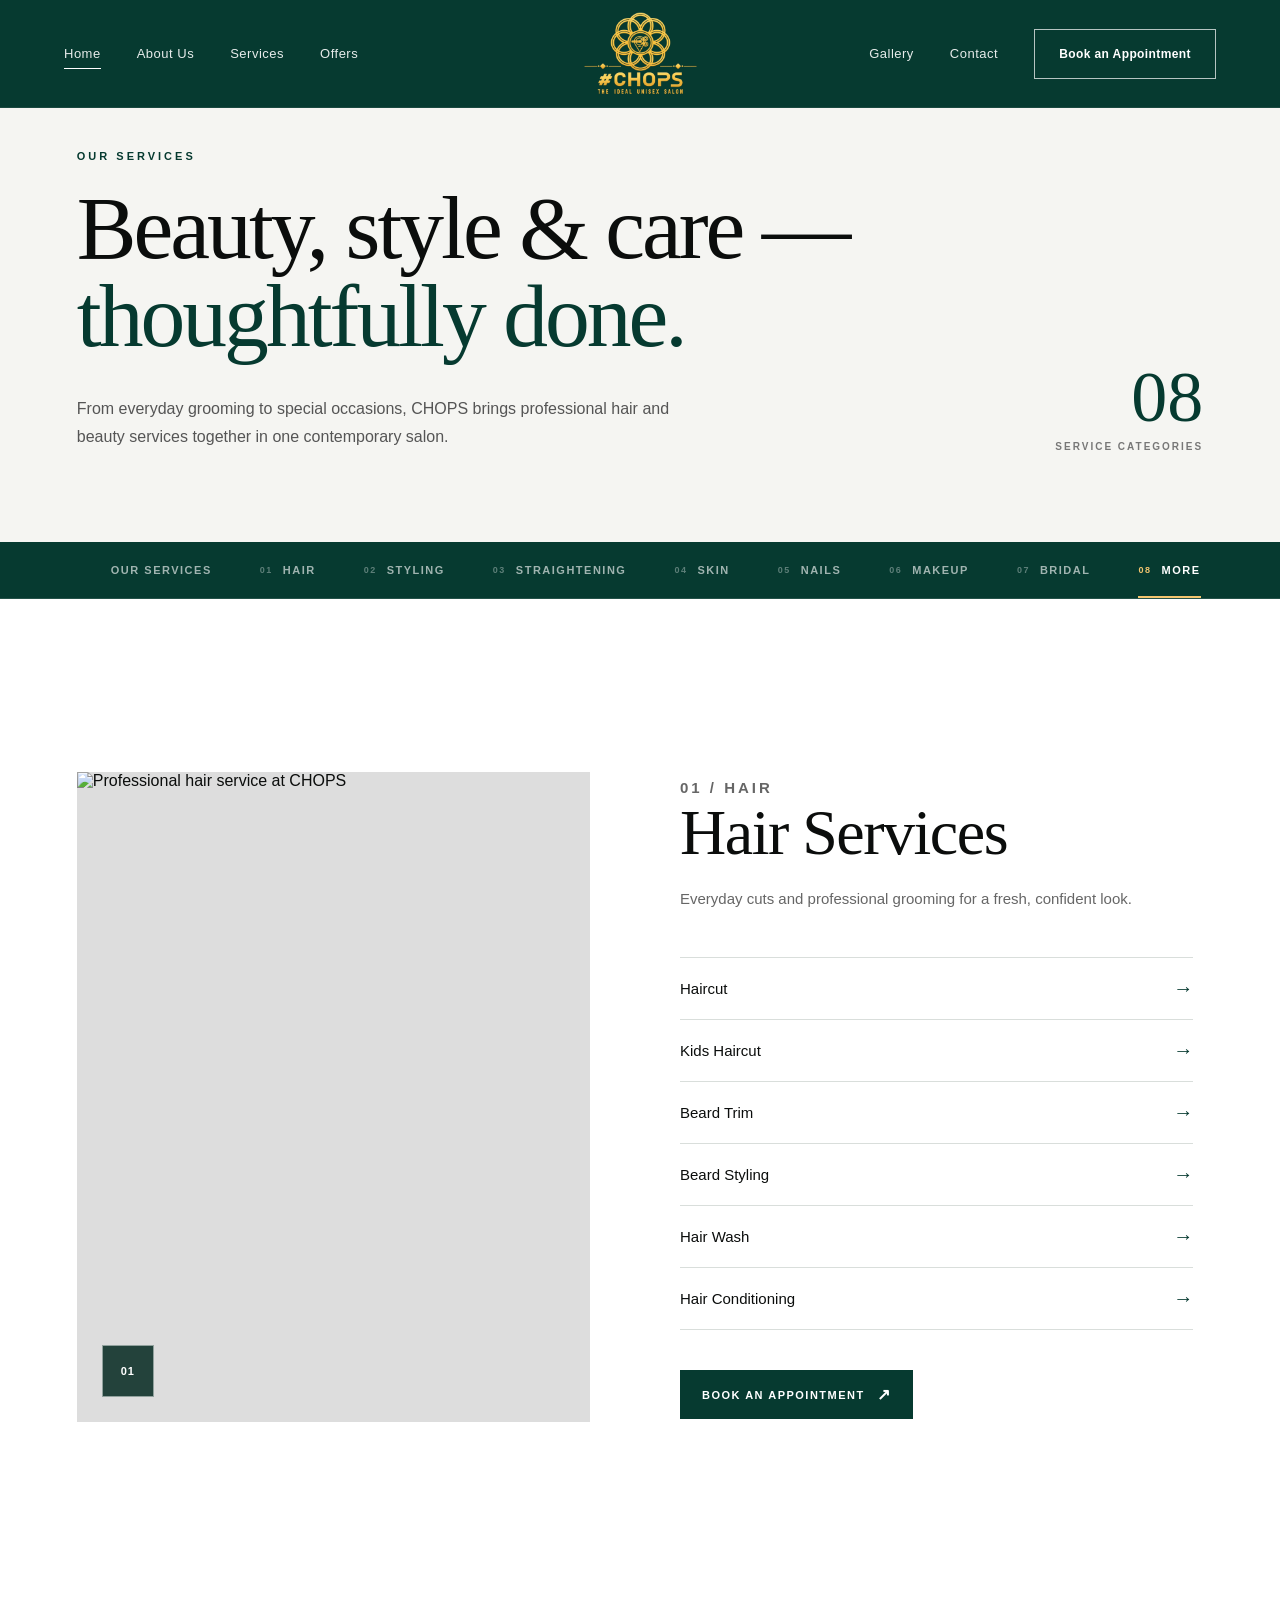
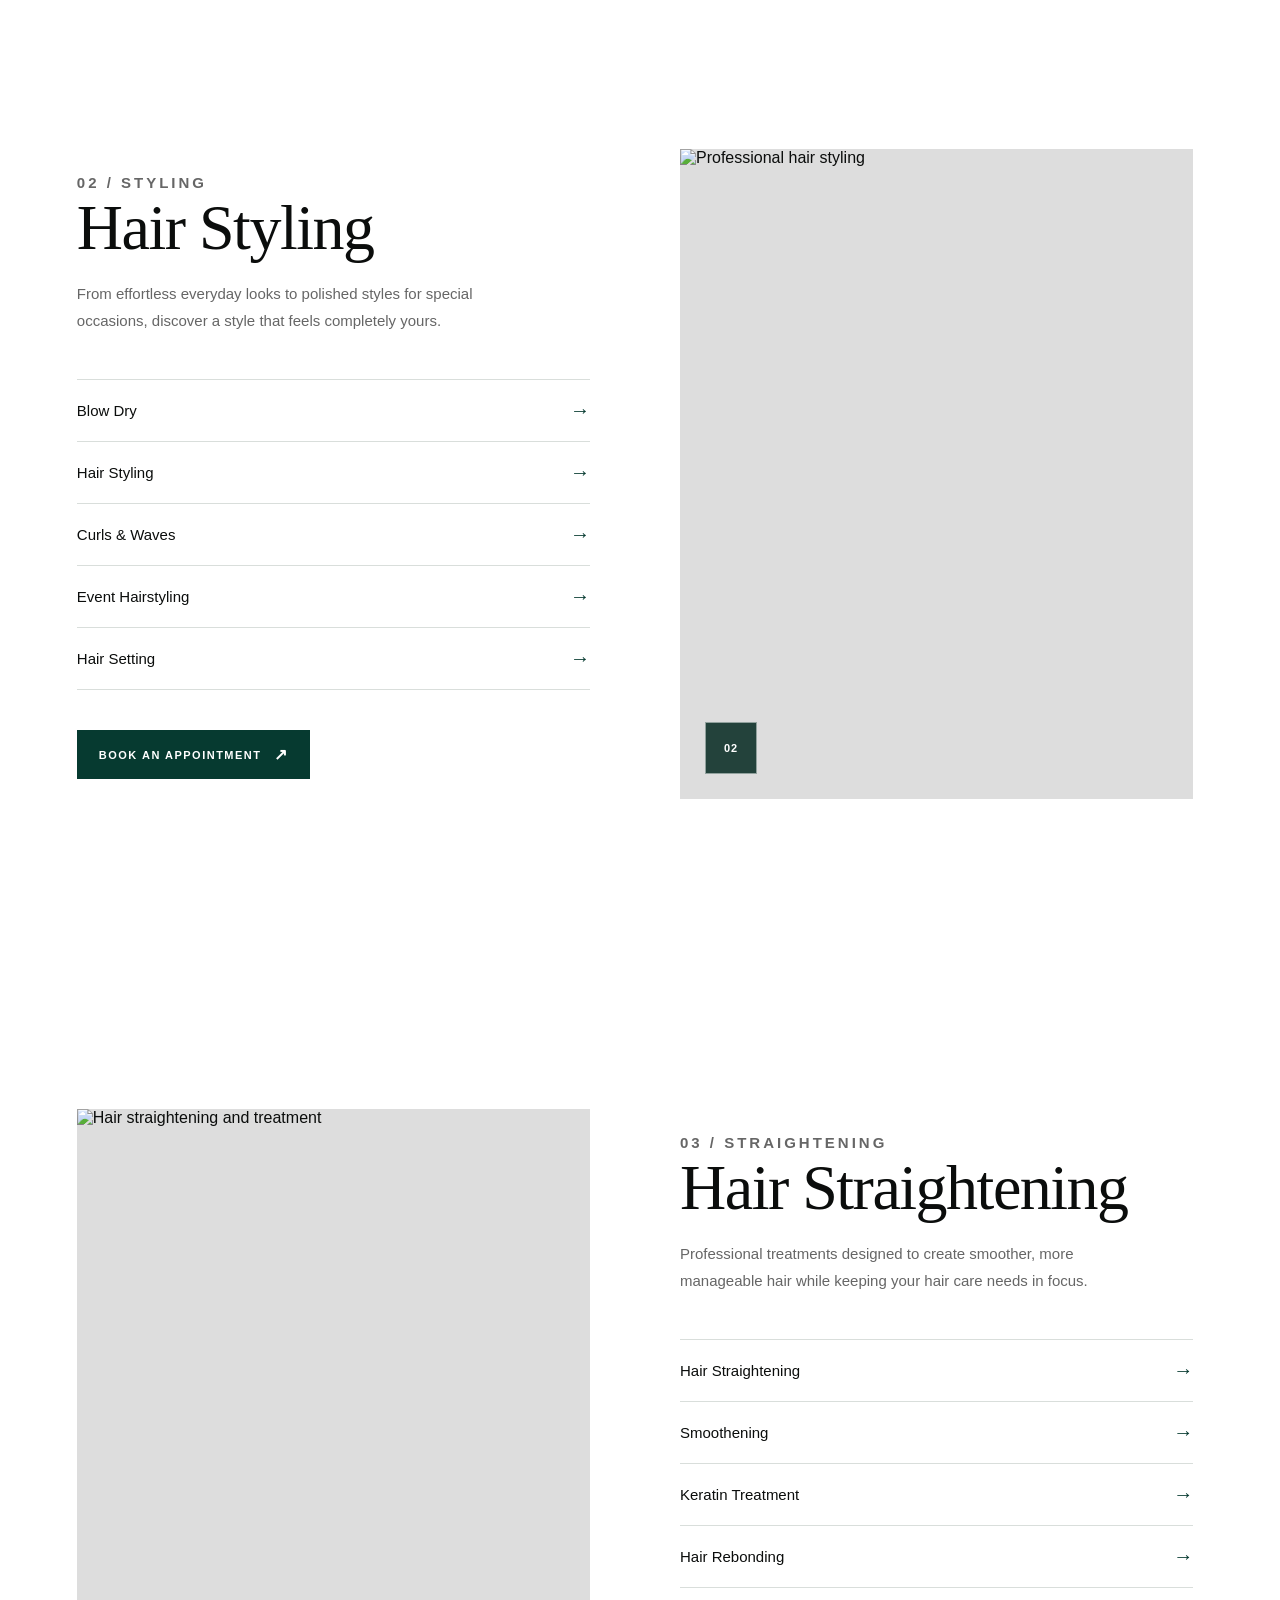
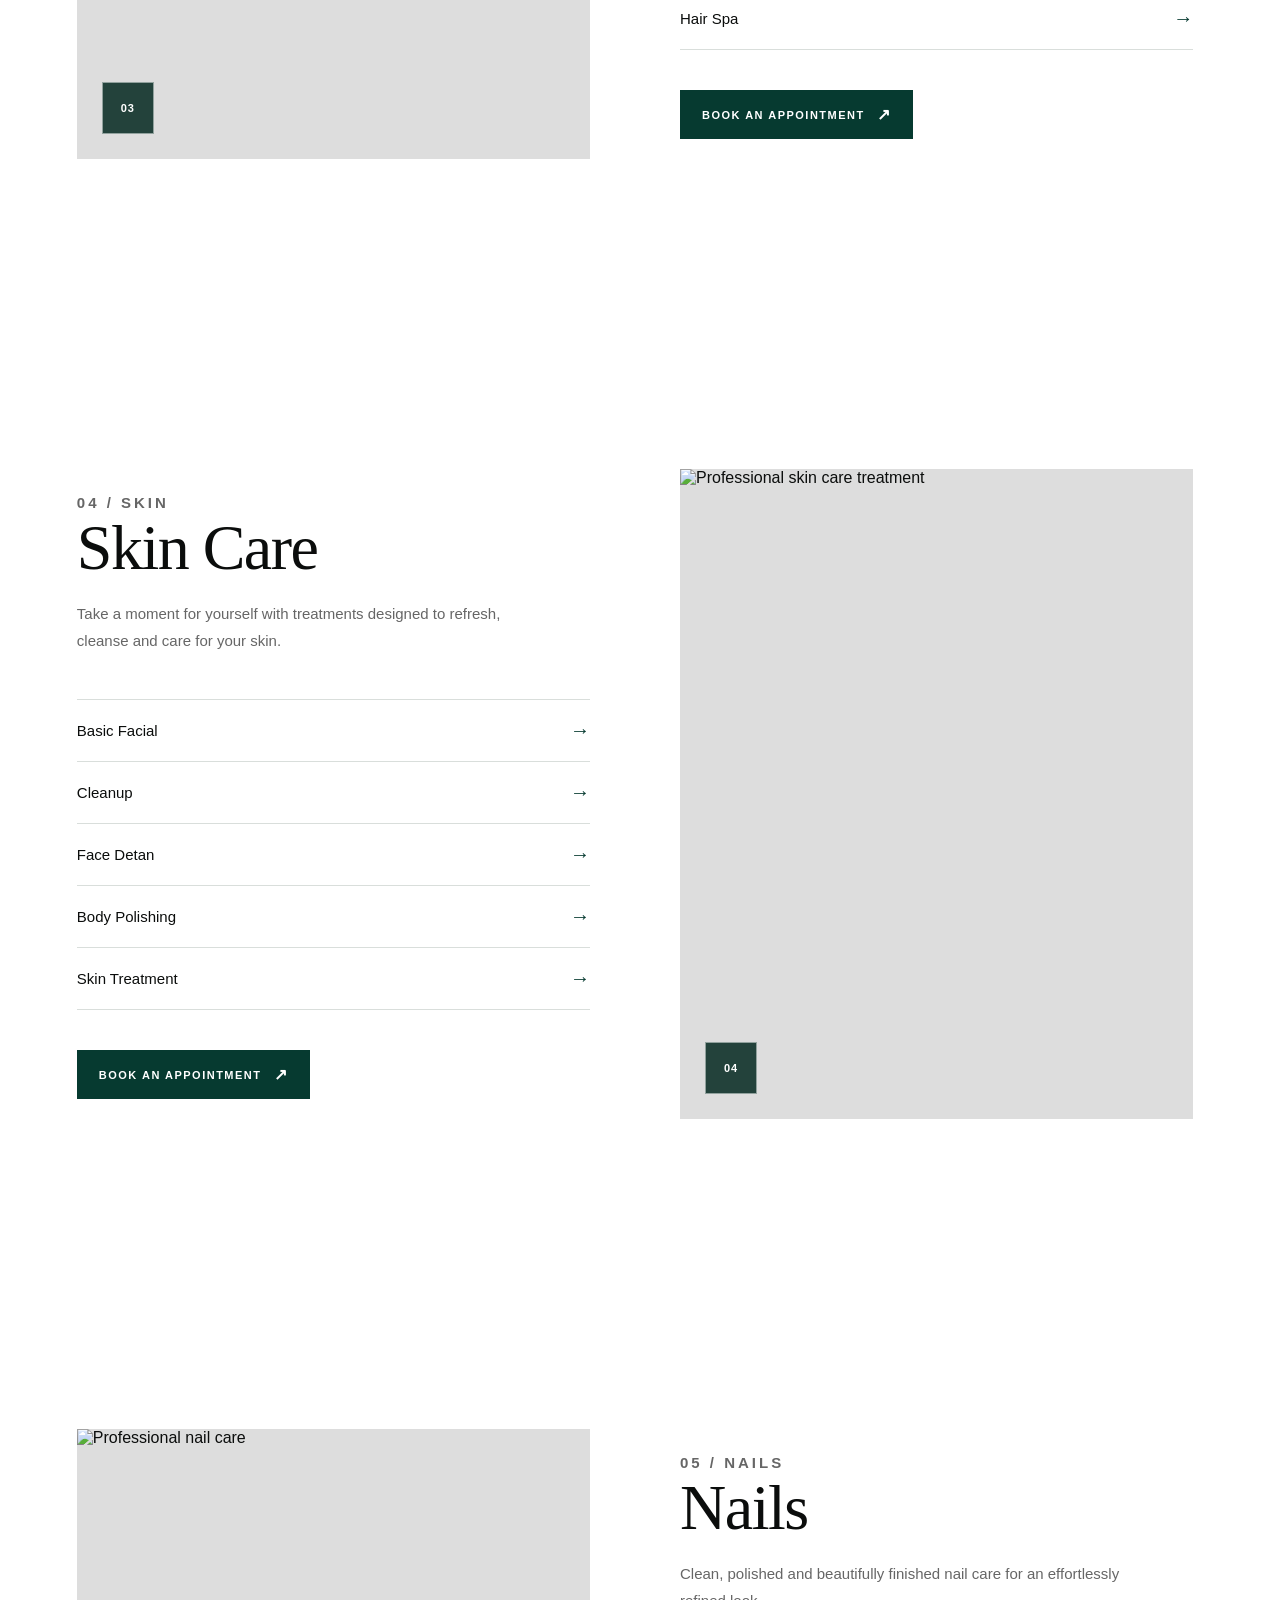
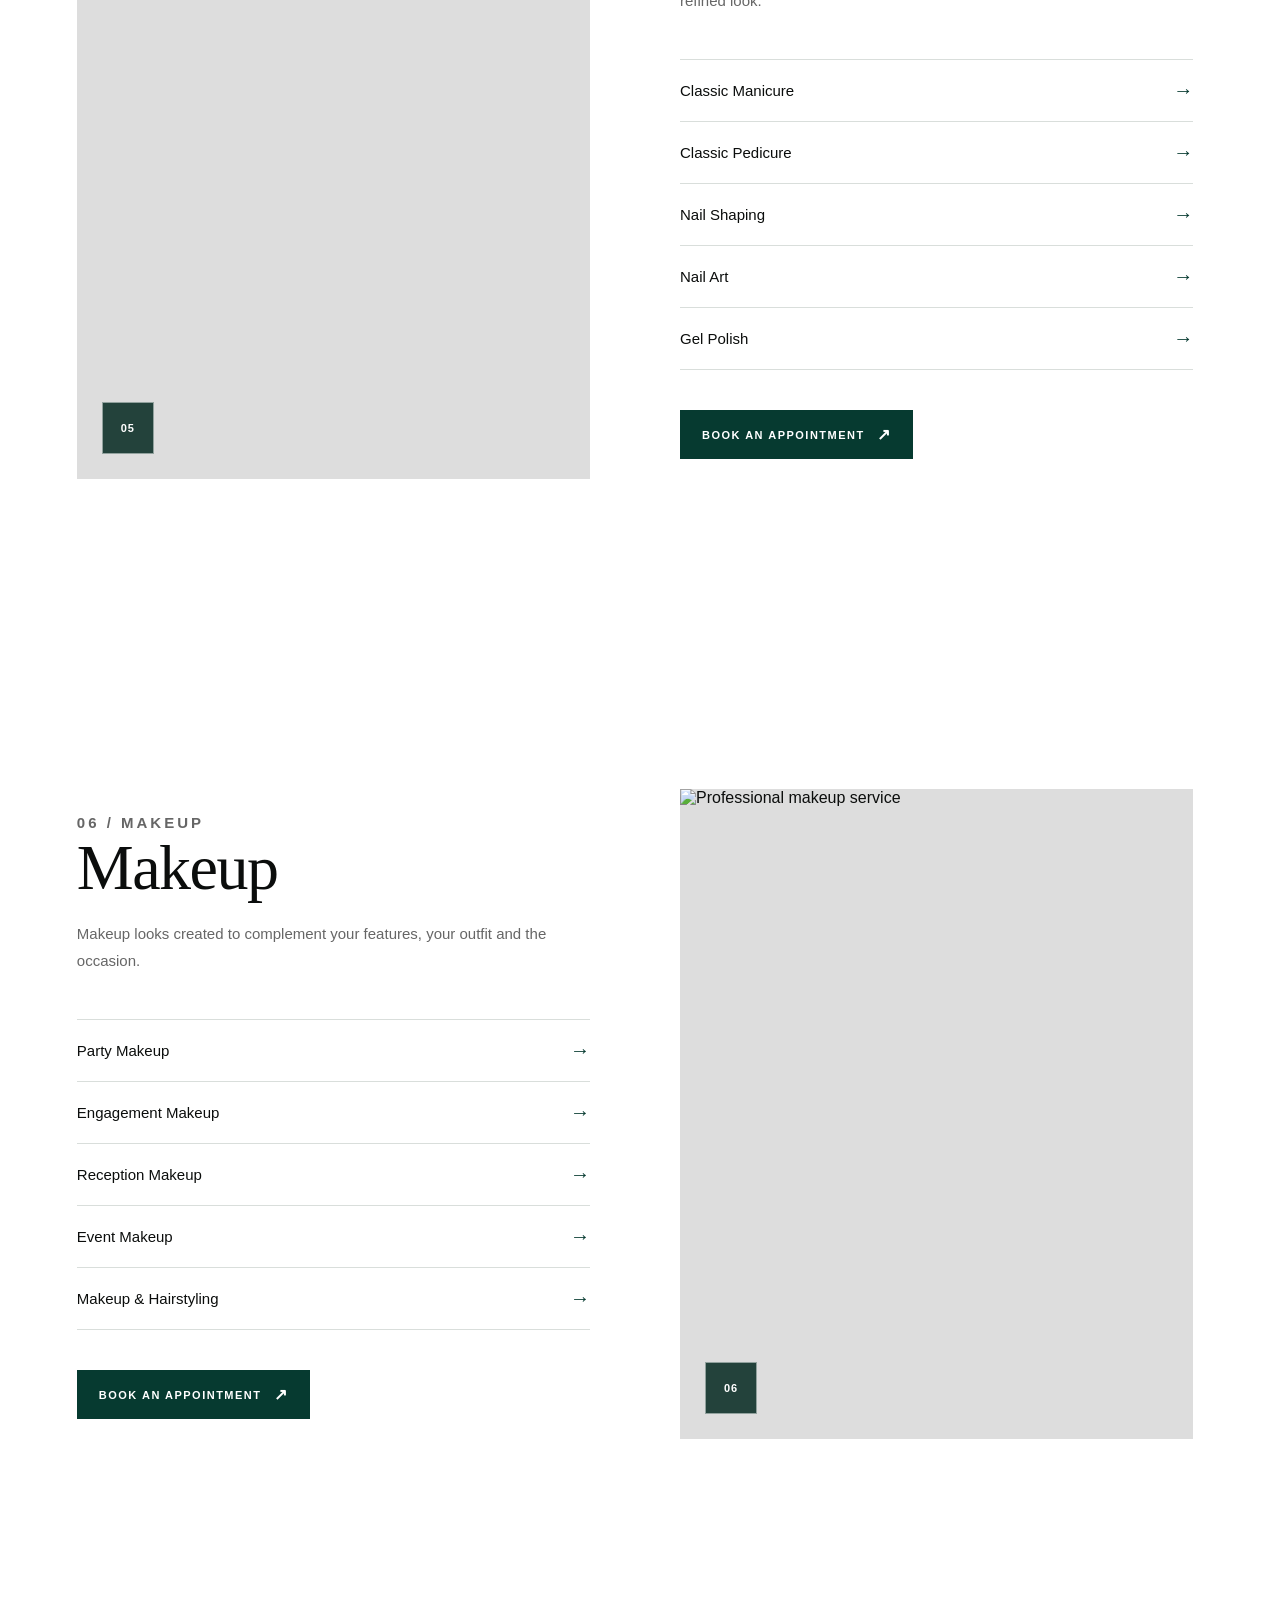
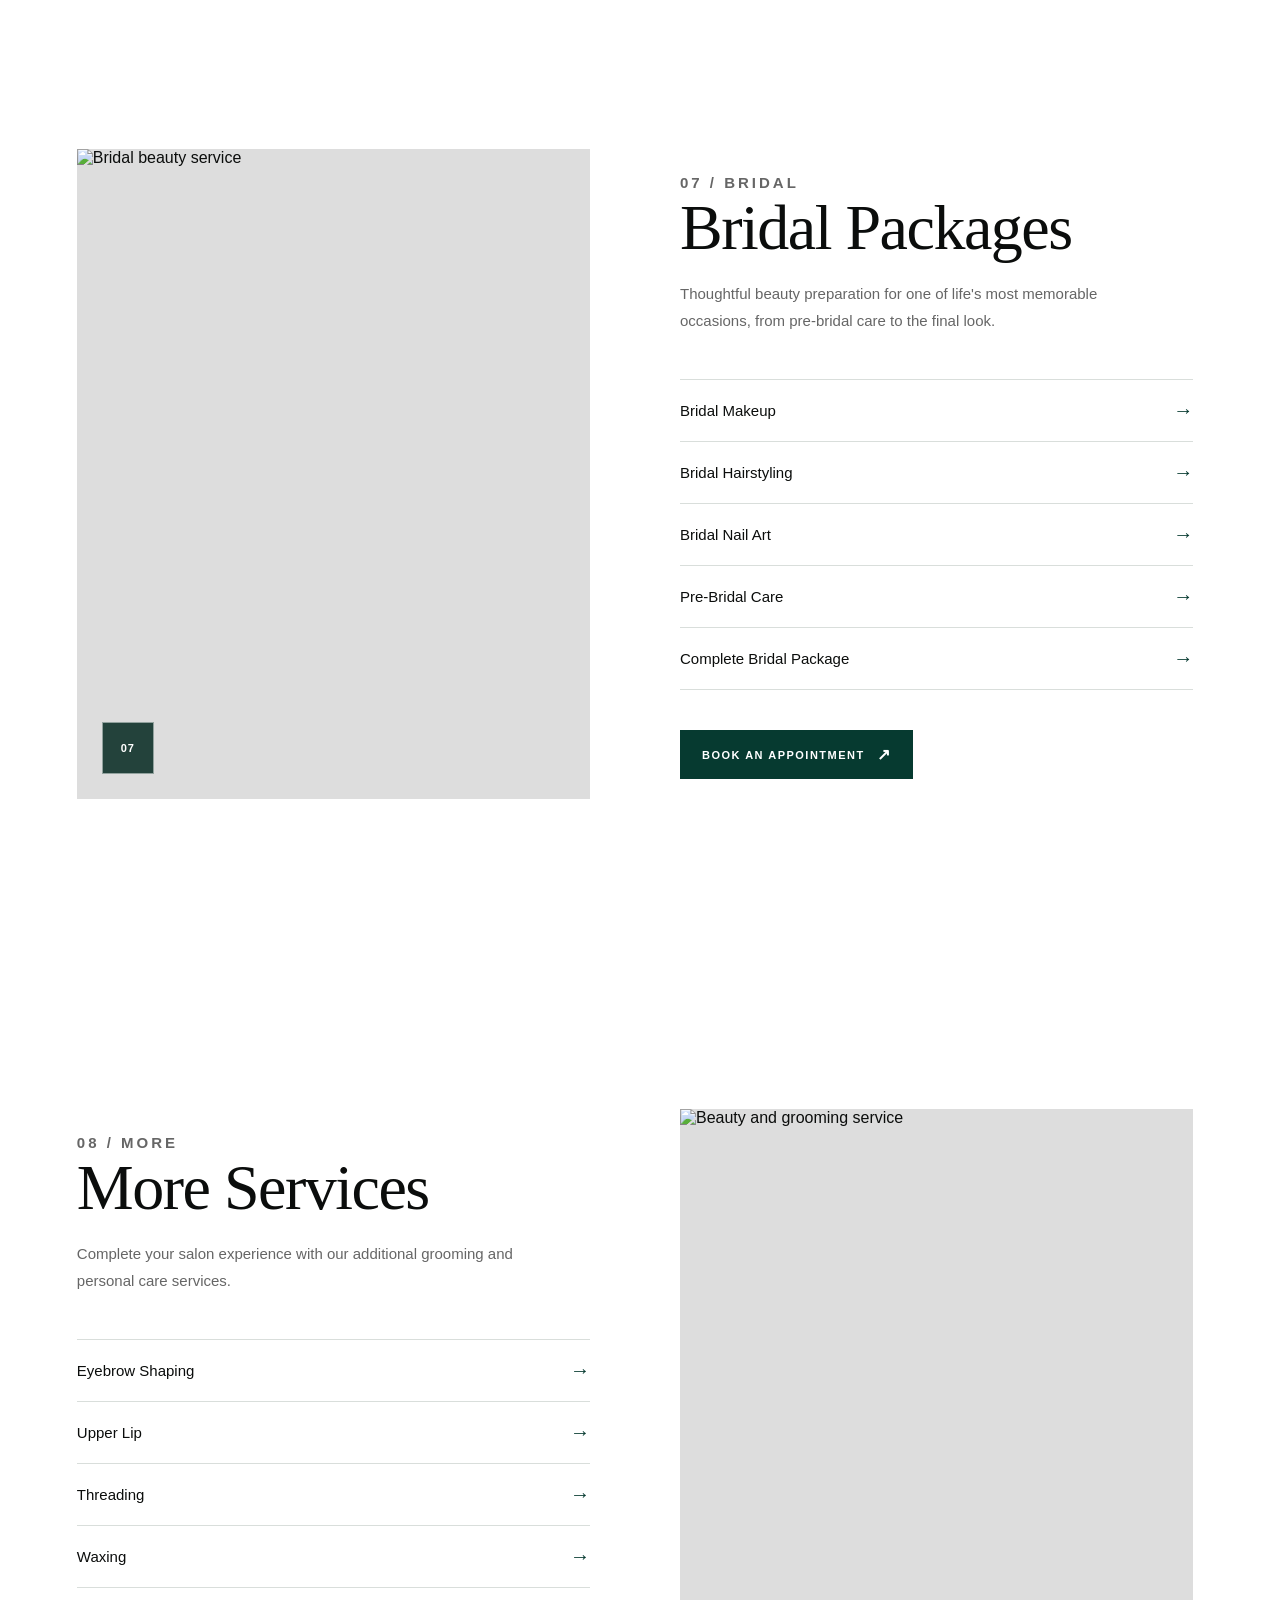
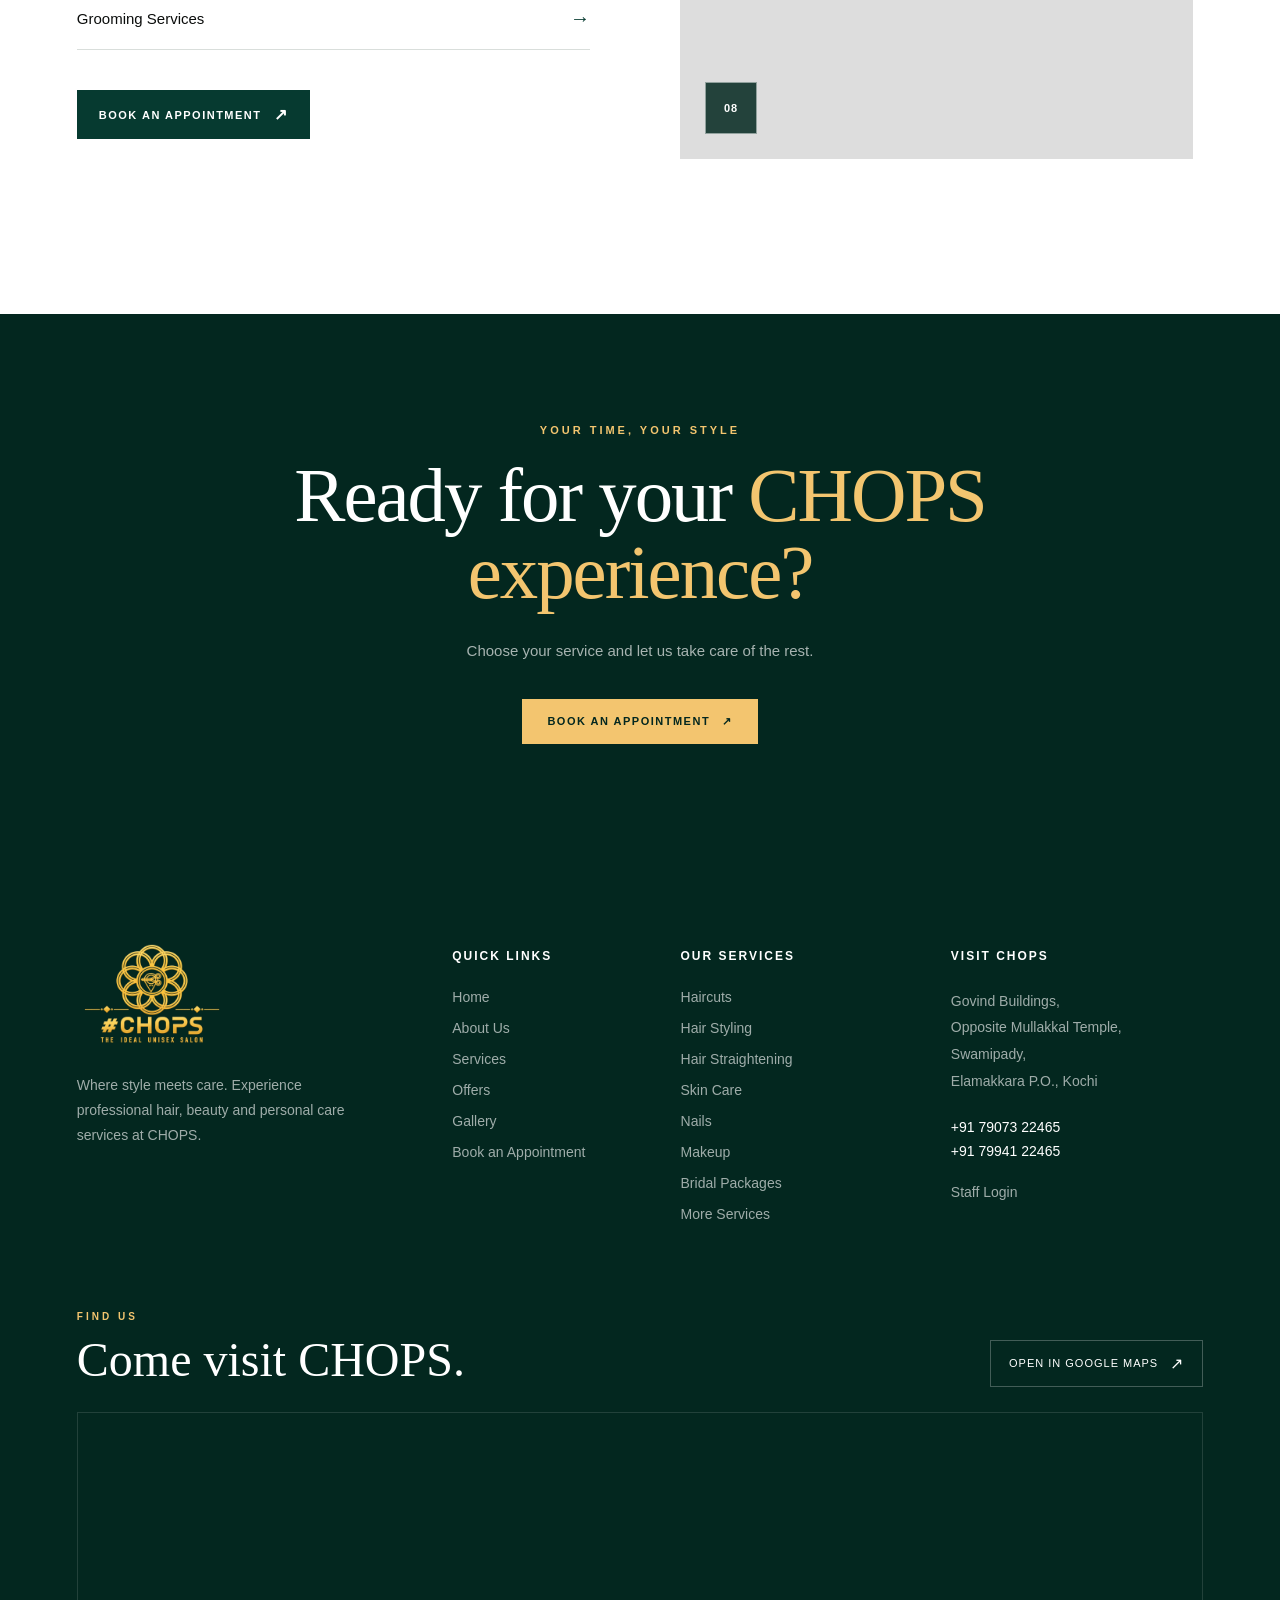
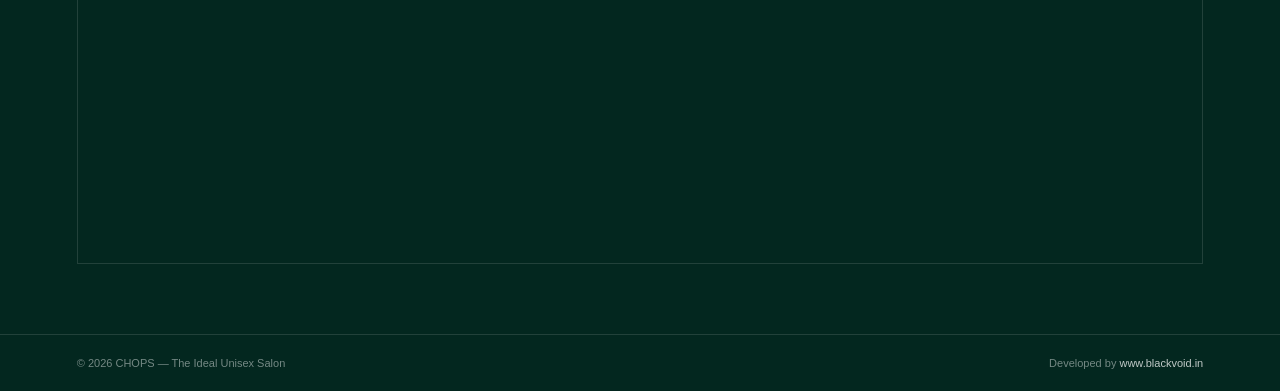
==== services.html @ 0b8095f6 "Initial CHOPS salon website" ====
<!DOCTYPE html>
<html lang="en">

<head>

    <meta charset="UTF-8">

    <meta
        name="viewport"
        content="width=device-width, initial-scale=1.0"
    >

    <title>Services | CHOPS — The Ideal Unisex Salon</title>

    <meta
        name="description"
        content="Explore professional hair, beauty, skin care, nail, makeup and bridal services at CHOPS The Ideal Unisex Salon."
    >

    <link
        rel="stylesheet"
        href="css/style.css"
    >

</head>

<body>

    <!-- =========================
         COMMON NAVBAR
    ========================== -->

    <div id="site-navbar"></div>


    <main>

        <!-- =========================
             SERVICES HERO
        ========================== -->

        <section class="services-page-hero" id="services-hero">

            <div class="services-hero-inner">

                <div class="services-hero-content">

                    <p class="services-eyebrow">
                        OUR SERVICES
                    </p>

                    <h1>
                        Beauty, style &amp; care —
                        <span>thoughtfully done.</span>
                    </h1>

                    <p class="services-hero-description">
                        From everyday grooming to special occasions,
                        CHOPS brings professional hair and beauty
                        services together in one contemporary salon.
                    </p>

                </div>

                <div class="services-hero-number">
                    <span>08</span>
                    <small>Service Categories</small>
                </div>

            </div>

        </section>


        <!-- =========================
             CATEGORY NAVIGATION
        ========================== -->

        <section class="services-navigation">

            <div class="services-navigation-inner">

                <a href="#services-hero" class="service-nav-link">
                    <span></span>
                    OUR SERVICES
                </a>

                <a href="#hair" class="service-nav-link active">
                    <span>01</span>
                    Hair
                </a>

                <a href="#styling" class="service-nav-link">
                    <span>02</span>
                    Styling
                </a>

                <a href="#straightening" class="service-nav-link">
                    <span>03</span>
                    Straightening
                </a>

                <a href="#skin" class="service-nav-link">
                    <span>04</span>
                    Skin
                </a>

                <a href="#nails" class="service-nav-link">
                    <span>05</span>
                    Nails
                </a>

                <a href="#makeup" class="service-nav-link">
                    <span>06</span>
                    Makeup
                </a>

                <a href="#bridal" class="service-nav-link">
                    <span>07</span>
                    Bridal
                </a>

                <a href="#more-services" class="service-nav-link">
                    <span>08</span>
                    More
                </a>

            </div>

        </section>


        <!-- =========================
             HAIR SERVICES
        ========================== -->

        <section class="service-detail-section" id="hair" >

            <div class="service-detail-inner">

                <!-- IMAGE -->

                <div class="service-detail-image">

                    <img
                        src="https://images.unsplash.com/photo-1560066984-138dadb4c035?auto=format&fit=crop&w=1200&q=85"
                        alt="Professional hair service at CHOPS"
                        loading="lazy"
                    >

                    <span class="service-image-number">
                        01
                    </span>

                </div>


                <!-- CONTENT -->

                <div class="service-detail-content">

                    <div class="service-detail-heading">

                        <p class="service-detail-eyebrow">
                            01 / HAIR
                        </p>

                        <h2>
                            Hair Services
                        </h2>

                        <p>
                            Everyday cuts and professional grooming
                            for a fresh, confident look.
                        </p>

                    </div>


                    <div class="service-list">

                        <a href="#appointment" class="service-list-item">
                            <span>Haircut</span>
                            <span>→</span>
                        </a>

                        <a href="#appointment" class="service-list-item">
                            <span>Kids Haircut</span>
                            <span>→</span>
                        </a>

                        <a href="#appointment" class="service-list-item">
                            <span>Beard Trim</span>
                            <span>→</span>
                        </a>

                        <a href="#appointment" class="service-list-item">
                            <span>Beard Styling</span>
                            <span>→</span>
                        </a>

                        <a href="#appointment" class="service-list-item">
                            <span>Hair Wash</span>
                            <span>→</span>
                        </a>

                        <a href="#appointment" class="service-list-item">
                            <span>Hair Conditioning</span>
                            <span>→</span>
                        </a>

                    </div>


                    <a
                        href="index.html#appointment"
                        class="service-detail-button"
                    >
                        Book an Appointment
                        <span>↗</span>
                    </a>

                </div>

            </div>

        </section>


        <!-- =========================
            02 — HAIR STYLING
        ========================= -->

        <section
            class="service-detail-section service-detail-reverse"
            id="styling"
        >

            <div class="service-detail-inner">

                <div class="service-detail-image">

                    <img
                        src="https://images.unsplash.com/photo-1522337360788-8b13dee7a37e?auto=format&fit=crop&w=1200&q=85"
                        alt="Professional hair styling"
                        loading="lazy"
                    >

                    <span class="service-image-number">
                        02
                    </span>

                </div>

                <div class="service-detail-content">

                    <div class="service-detail-heading">

                        <p class="service-detail-eyebrow">
                            02 / STYLING
                        </p>

                        <h2>
                            Hair Styling
                        </h2>

                        <p>
                            From effortless everyday looks to polished
                            styles for special occasions, discover a
                            style that feels completely yours.
                        </p>

                    </div>

                    <div class="service-list">

                        <a href="index.html#appointment" class="service-list-item">
                            <span>Blow Dry</span>
                            <span>→</span>
                        </a>

                        <a href="index.html#appointment" class="service-list-item">
                            <span>Hair Styling</span>
                            <span>→</span>
                        </a>

                        <a href="index.html#appointment" class="service-list-item">
                            <span>Curls &amp; Waves</span>
                            <span>→</span>
                        </a>

                        <a href="index.html#appointment" class="service-list-item">
                            <span>Event Hairstyling</span>
                            <span>→</span>
                        </a>

                        <a href="index.html#appointment" class="service-list-item">
                            <span>Hair Setting</span>
                            <span>→</span>
                        </a>

                    </div>

                    <a
                        href="index.html#appointment"
                        class="service-detail-button"
                    >
                        Book an Appointment
                        <span>↗</span>
                    </a>

                </div>

            </div>

        </section>


        <!-- =========================
            03 — HAIR STRAIGHTENING
        ========================= -->

        <section
            class="service-detail-section"
            id="straightening"
        >

            <div class="service-detail-inner">

                <div class="service-detail-image">

                    <img
                        src="https://images.unsplash.com/photo-1562322140-8baeececf3df?auto=format&fit=crop&w=1200&q=85"
                        alt="Hair straightening and treatment"
                        loading="lazy"
                    >

                    <span class="service-image-number">
                        03
                    </span>

                </div>

                <div class="service-detail-content">

                    <div class="service-detail-heading">

                        <p class="service-detail-eyebrow">
                            03 / STRAIGHTENING
                        </p>

                        <h2>
                            Hair Straightening
                        </h2>

                        <p>
                            Professional treatments designed to create
                            smoother, more manageable hair while keeping
                            your hair care needs in focus.
                        </p>

                    </div>

                    <div class="service-list">

                        <a href="index.html#appointment" class="service-list-item">
                            <span>Hair Straightening</span>
                            <span>→</span>
                        </a>

                        <a href="index.html#appointment" class="service-list-item">
                            <span>Smoothening</span>
                            <span>→</span>
                        </a>

                        <a href="index.html#appointment" class="service-list-item">
                            <span>Keratin Treatment</span>
                            <span>→</span>
                        </a>

                        <a href="index.html#appointment" class="service-list-item">
                            <span>Hair Rebonding</span>
                            <span>→</span>
                        </a>

                        <a href="index.html#appointment" class="service-list-item">
                            <span>Hair Spa</span>
                            <span>→</span>
                        </a>

                    </div>

                    <a
                        href="index.html#appointment"
                        class="service-detail-button"
                    >
                        Book an Appointment
                        <span>↗</span>
                    </a>

                </div>

            </div>

        </section>


        <!-- =========================
            04 — SKIN CARE
        ========================= -->

        <section
            class="service-detail-section service-detail-reverse"
            id="skin"
        >

            <div class="service-detail-inner">

                <div class="service-detail-image">

                    <img
                        src="https://images.unsplash.com/photo-1570172619644-dfd03ed5d881?auto=format&fit=crop&w=1200&q=85"
                        alt="Professional skin care treatment"
                        loading="lazy"
                    >

                    <span class="service-image-number">
                        04
                    </span>

                </div>

                <div class="service-detail-content">

                    <div class="service-detail-heading">

                        <p class="service-detail-eyebrow">
                            04 / SKIN
                        </p>

                        <h2>
                            Skin Care
                        </h2>

                        <p>
                            Take a moment for yourself with treatments
                            designed to refresh, cleanse and care for
                            your skin.
                        </p>

                    </div>

                    <div class="service-list">

                        <a href="index.html#appointment" class="service-list-item">
                            <span>Basic Facial</span>
                            <span>→</span>
                        </a>

                        <a href="index.html#appointment" class="service-list-item">
                            <span>Cleanup</span>
                            <span>→</span>
                        </a>

                        <a href="index.html#appointment" class="service-list-item">
                            <span>Face Detan</span>
                            <span>→</span>
                        </a>

                        <a href="index.html#appointment" class="service-list-item">
                            <span>Body Polishing</span>
                            <span>→</span>
                        </a>

                        <a href="index.html#appointment" class="service-list-item">
                            <span>Skin Treatment</span>
                            <span>→</span>
                        </a>

                    </div>

                    <a
                        href="index.html#appointment"
                        class="service-detail-button"
                    >
                        Book an Appointment
                        <span>↗</span>
                    </a>

                </div>

            </div>

        </section>


        <!-- =========================
            05 — NAILS
        ========================= -->

        <section
            class="service-detail-section"
            id="nails"
        >

            <div class="service-detail-inner">

                <div class="service-detail-image">

                    <img
                        src="https://images.unsplash.com/photo-1604654894610-df63bc536371?auto=format&fit=crop&w=1200&q=85"
                        alt="Professional nail care"
                        loading="lazy"
                    >

                    <span class="service-image-number">
                        05
                    </span>

                </div>

                <div class="service-detail-content">

                    <div class="service-detail-heading">

                        <p class="service-detail-eyebrow">
                            05 / NAILS
                        </p>

                        <h2>
                            Nails
                        </h2>

                        <p>
                            Clean, polished and beautifully finished nail
                            care for an effortlessly refined look.
                        </p>

                    </div>

                    <div class="service-list">

                        <a href="index.html#appointment" class="service-list-item">
                            <span>Classic Manicure</span>
                            <span>→</span>
                        </a>

                        <a href="index.html#appointment" class="service-list-item">
                            <span>Classic Pedicure</span>
                            <span>→</span>
                        </a>

                        <a href="index.html#appointment" class="service-list-item">
                            <span>Nail Shaping</span>
                            <span>→</span>
                        </a>

                        <a href="index.html#appointment" class="service-list-item">
                            <span>Nail Art</span>
                            <span>→</span>
                        </a>

                        <a href="index.html#appointment" class="service-list-item">
                            <span>Gel Polish</span>
                            <span>→</span>
                        </a>

                    </div>

                    <a
                        href="index.html#appointment"
                        class="service-detail-button"
                    >
                        Book an Appointment
                        <span>↗</span>
                    </a>

                </div>

            </div>

        </section>


        <!-- =========================
            06 — MAKEUP
        ========================= -->

        <section
            class="service-detail-section service-detail-reverse"
            id="makeup"
        >

            <div class="service-detail-inner">

                <div class="service-detail-image">

                    <img
                        src="https://images.unsplash.com/photo-1487412947147-5cebf100ffc2?auto=format&fit=crop&w=1200&q=85"
                        alt="Professional makeup service"
                        loading="lazy"
                    >

                    <span class="service-image-number">
                        06
                    </span>

                </div>

                <div class="service-detail-content">

                    <div class="service-detail-heading">

                        <p class="service-detail-eyebrow">
                            06 / MAKEUP
                        </p>

                        <h2>
                            Makeup
                        </h2>

                        <p>
                            Makeup looks created to complement your
                            features, your outfit and the occasion.
                        </p>

                    </div>

                    <div class="service-list">

                        <a href="index.html#appointment" class="service-list-item">
                            <span>Party Makeup</span>
                            <span>→</span>
                        </a>

                        <a href="index.html#appointment" class="service-list-item">
                            <span>Engagement Makeup</span>
                            <span>→</span>
                        </a>

                        <a href="index.html#appointment" class="service-list-item">
                            <span>Reception Makeup</span>
                            <span>→</span>
                        </a>

                        <a href="index.html#appointment" class="service-list-item">
                            <span>Event Makeup</span>
                            <span>→</span>
                        </a>

                        <a href="index.html#appointment" class="service-list-item">
                            <span>Makeup &amp; Hairstyling</span>
                            <span>→</span>
                        </a>

                    </div>

                    <a
                        href="index.html#appointment"
                        class="service-detail-button"
                    >
                        Book an Appointment
                        <span>↗</span>
                    </a>

                </div>

            </div>

        </section>


        <!-- =========================
            07 — BRIDAL
        ========================= -->

        <section
            class="service-detail-section"
            id="bridal"
        >

            <div class="service-detail-inner">

                <div class="service-detail-image">

                    <img
                        src="https://images.unsplash.com/photo-1519741497674-611481863552?auto=format&fit=crop&w=1200&q=85"
                        alt="Bridal beauty service"
                        loading="lazy"
                    >

                    <span class="service-image-number">
                        07
                    </span>

                </div>

                <div class="service-detail-content">

                    <div class="service-detail-heading">

                        <p class="service-detail-eyebrow">
                            07 / BRIDAL
                        </p>

                        <h2>
                            Bridal Packages
                        </h2>

                        <p>
                            Thoughtful beauty preparation for one of
                            life's most memorable occasions, from
                            pre-bridal care to the final look.
                        </p>

                    </div>

                    <div class="service-list">

                        <a href="index.html#appointment" class="service-list-item">
                            <span>Bridal Makeup</span>
                            <span>→</span>
                        </a>

                        <a href="index.html#appointment" class="service-list-item">
                            <span>Bridal Hairstyling</span>
                            <span>→</span>
                        </a>

                        <a href="index.html#appointment" class="service-list-item">
                            <span>Bridal Nail Art</span>
                            <span>→</span>
                        </a>

                        <a href="index.html#appointment" class="service-list-item">
                            <span>Pre-Bridal Care</span>
                            <span>→</span>
                        </a>

                        <a href="index.html#appointment" class="service-list-item">
                            <span>Complete Bridal Package</span>
                            <span>→</span>
                        </a>

                    </div>

                    <a
                        href="index.html#appointment"
                        class="service-detail-button"
                    >
                        Book an Appointment
                        <span>↗</span>
                    </a>

                </div>

            </div>

        </section>


        <!-- =========================
            08 — MORE SERVICES
        ========================= -->

        <section
            class="service-detail-section service-detail-reverse"
            id="more-services"
        >

            <div class="service-detail-inner">

                <div class="service-detail-image">

                    <img
                        src="https://images.unsplash.com/photo-1559599101-f09722fb4948?auto=format&fit=crop&w=1200&q=85"
                        alt="Beauty and grooming service"
                        loading="lazy"
                    >

                    <span class="service-image-number">
                        08
                    </span>

                </div>

                <div class="service-detail-content">

                    <div class="service-detail-heading">

                        <p class="service-detail-eyebrow">
                            08 / MORE
                        </p>

                        <h2>
                            More Services
                        </h2>

                        <p>
                            Complete your salon experience with our
                            additional grooming and personal care
                            services.
                        </p>

                    </div>

                    <div class="service-list">

                        <a href="index.html#appointment" class="service-list-item">
                            <span>Eyebrow Shaping</span>
                            <span>→</span>
                        </a>

                        <a href="index.html#appointment" class="service-list-item">
                            <span>Upper Lip</span>
                            <span>→</span>
                        </a>

                        <a href="index.html#appointment" class="service-list-item">
                            <span>Threading</span>
                            <span>→</span>
                        </a>

                        <a href="index.html#appointment" class="service-list-item">
                            <span>Waxing</span>
                            <span>→</span>
                        </a>

                        <a href="index.html#appointment" class="service-list-item">
                            <span>Grooming Services</span>
                            <span>→</span>
                        </a>

                    </div>

                    <a
                        href="index.html#appointment"
                        class="service-detail-button"
                    >
                        Book an Appointment
                        <span>↗</span>
                    </a>

                </div>

            </div>

        </section>


        <!-- =========================
            SERVICES CTA
        ========================= -->

        <section class="services-page-cta">

            <div class="services-page-cta-inner">

                <p class="services-eyebrow">
                    YOUR TIME, YOUR STYLE
                </p>

                <h2>
                    Ready for your
                    <span>CHOPS experience?</span>
                </h2>

                <p>
                    Choose your service and let us take care
                    of the rest.
                </p>

                <a
                    href="index.html#appointment"
                    class="services-cta-button"
                >
                    Book an Appointment
                    <span>↗</span>
                </a>

            </div>

        </section>

    </main>


    <!-- =========================
         COMMON FOOTER
    ========================== -->

    <div id="site-footer"></div>


    <!-- =========================
         SCRIPTS
    ========================== -->

    <script src="js/components.js"></script>
    <script src="js/services.js"></script>
</body>

</html>
---- css/style.css ----
/* ==================================================
   CHOPS — THE IDEAL UNISEX SALON
   Main Styles
================================================== */


/* ==================================================
   DESIGN TOKENS
================================================== */

:root {

    --chops-green: #063A30;

    --chops-green-dark: #03271F;

    --black: #0B0D0C;

    --white: #FFFFFF;

    --off-white: #F5F5F2;

    --light-text: rgba(255, 255, 255, 0.78);

    --border-light: rgba(255, 255, 255, 0.12);

    /* Gold accent — mainly for Offers */
    --chops-gold: #f3c56f;
    --chops-gold-light: #c4ad7f;
    --chops-gold-dark: #d7b574;

}


/* ==================================================
   RESET
================================================== */

* {
    margin: 0;
    padding: 0;
    box-sizing: border-box;
}


html {
    scroll-behavior: smooth;
}


body {

    font-family: "Manrope", sans-serif;

    background: var(--off-white);

    color: var(--black);

    overflow-x: hidden;

}


a {

    text-decoration: none;

    color: inherit;

}


button {

    font-family: inherit;

}


/* ==================================================
   KEYBOARD ACCESSIBILITY
================================================== */

a:focus-visible,
button:focus-visible {

    outline: 2px solid white;

    outline-offset: 4px;

}


/* ==================================================
   NAVBAR
================================================== */

.navbar {

    position: fixed;

    top: 0;
    left: 0;

    width: 100%;

    height: 108px;

    padding: 0 5%;

    background: var(--chops-green);

    display: grid;

    grid-template-columns: 1fr auto 1fr;

    align-items: center;

    z-index: 1000;

    border-bottom: 1px solid
        rgba(255, 255, 255, 0.08);

}


/* ==================================================
   NAV LEFT / RIGHT
================================================== */

.nav-left,
.nav-right {

    display: flex;

    align-items: center;

    gap: 36px;

}


.nav-right {

    justify-content: flex-end;

}


/* ==================================================
   NAV LINKS
================================================== */

.nav-link {

    position: relative;

    color: rgba(255, 255, 255, 0.9);

    font-family: "DM Sans", sans-serif;

    font-size: 13px;

    font-weight: 500;

    letter-spacing: 0.5px;

    padding: 8px 0;

    transition:
        color 0.3s ease;

}


.nav-link:hover {

    color: var(--white);

}


.nav-link::after {

    content: "";

    position: absolute;

    left: 0;

    bottom: 0;

    width: 0;

    height: 1px;

    background: var(--white);

    transition:
        width 0.3s ease;

}


.nav-link:hover::after,
.nav-link.active::after {

    width: 100%;

}


/* ==================================================
   CENTER LOGO
================================================== */

.brand-logo {

    display: flex;

    align-items: center;

    justify-content: center;

    width: 150px;

}


.brand-logo img {

    display: block;

    width: 125px;

    height: auto;

}


/* ==================================================
   APPOINTMENT NAV BUTTON
================================================== */

.appointment-link {

    display: inline-flex;

    align-items: center;

    justify-content: center;

    min-height: 50px;

    padding: 0 24px;

    border: 1px solid
        rgba(255, 255, 255, 0.7);

    color: var(--white);

    font-family: "DM Sans", sans-serif;

    font-size: 12px;

    font-weight: 600;

    letter-spacing: 0.4px;

    transition:
        all 0.3s ease;

}


.appointment-link:hover {

    background: var(--white);

    color: var(--chops-green);

}


/* ==================================================
   MOBILE MENU BUTTON
================================================== */

.menu-button {

    display: none;

    width: 42px;

    height: 42px;

    padding: 0;

    border: none;

    background: transparent;

    cursor: pointer;

    flex-direction: column;

    justify-content: center;

    align-items: flex-end;

    gap: 5px;

}


.menu-button span {

    display: block;

    height: 1px;

    background: var(--white);

    transition:
        transform 0.3s ease,
        opacity 0.3s ease,
        width 0.3s ease;

}


.menu-button span:nth-child(1) {

    width: 26px;

}


.menu-button span:nth-child(2) {

    width: 19px;

}


.menu-button span:nth-child(3) {

    width: 26px;

}


/* ==================================================
   MOBILE HAMBURGER → X
================================================== */

.menu-button.active span:nth-child(1) {

    transform:
        translateY(6px)
        rotate(45deg);

}


.menu-button.active span:nth-child(2) {

    opacity: 0;

}


.menu-button.active span:nth-child(3) {

    transform:
        translateY(-6px)
        rotate(-45deg);

}


/* ==================================================
   HERO
================================================== */

.hero {

    position: relative;

    height: 100vh;

    min-height: 720px;

    overflow: hidden;

    background: var(--black);

}


/* ==================================================
   HERO SLIDES
================================================== */

.hero-slide {

    position: absolute;

    inset: 0;

    opacity: 0;

    visibility: hidden;

    transition:
        opacity 1s ease,
        visibility 1s ease;

}


.hero-slide.active {

    opacity: 1;

    visibility: visible;

    z-index: 2;

}


/* ==================================================
   HERO IMAGE
================================================== */

.hero-image {

    position: absolute;

    inset: 0;

    overflow: hidden;

}


.hero-image img {

    width: 100%;

    height: 100%;

    object-fit: cover;

    object-position: center;

    transform: scale(1.06);

}


.hero-slide.active .hero-image img {

    animation:
        heroZoom 7s ease-out forwards;

}


@keyframes heroZoom {

    from {

        transform: scale(1.06);

    }

    to {

        transform: scale(1);

    }

}


/* ==================================================
   HERO OVERLAY
================================================== */

.hero-overlay {

    position: absolute;

    inset: 0;

    /* background:

        linear-gradient(
            90deg,
            rgba(225, 228, 226, 0.688) 0%,
            rgba(3, 39, 31, 0.58) 38%,
            rgba(3, 39, 31, 0.18) 75%,
            rgba(0, 0, 0, 0.12) 100%
        ); */

}


/* ==================================================
   HERO CONTENT
================================================== */

.hero-content {

    position: absolute;

    left: 8%;

    top: 54%;

    transform: translateY(-50%);

    max-width: 700px;

    color: var(--white);

    opacity: 0;

}


.hero-slide.active .hero-content {

    animation:
        heroContentIn 1s ease 0.2s forwards;

}


@keyframes heroContentIn {

    from {

        opacity: 0;

        transform:
            translateY(calc(-50% + 30px));

    }

    to {

        opacity: 1;

        transform:
            translateY(-50%);

    }

}


/* ==================================================
   HERO LOCATION
================================================== */

.hero-location {

    margin-bottom: 22px;

    font-family: "DM Sans", sans-serif;

    font-size: 11px;

    font-weight: 600;

    letter-spacing: 4px;

    color:
        rgba(255, 255, 255, 0.82);

}


/* ==================================================
   HERO HEADING
================================================== */

.hero-content h1 {

    font-family: "Manrope", sans-serif;

    font-size:
        clamp(58px, 7vw, 100px);

    line-height: 0.98;

    font-weight: 400;

    letter-spacing: -4px;

}


.hero-content h1 span {

    font-weight: 500;

    color: #9dd7b3;

}


/* ==================================================
   HERO DESCRIPTION
================================================== */

.hero-description {

    max-width: 480px;

    margin-top: 30px;

    margin-bottom: 34px;

    font-size: 15px;

    line-height: 1.8;

    color:
        rgba(255, 255, 255, 0.78);

}


/* ==================================================
   HERO ACTIONS
================================================== */

.hero-actions {

    display: flex;

    align-items: center;

    gap: 14px;

}


/* ==================================================
   HERO BUTTONS
================================================== */

.hero-primary-button,
.hero-secondary-button {

    min-height: 54px;

    padding: 0 25px;

    display: inline-flex;

    align-items: center;

    justify-content: center;

    gap: 22px;

    font-family: "DM Sans", sans-serif;

    font-size: 12px;

    font-weight: 600;

    letter-spacing: 0.5px;

    transition:
        all 0.3s ease;

}


.hero-primary-button {

    background: var(--chops-green);

    color: var(--white);

}


.hero-primary-button:hover {

    background: var(--white);

    color: var(--chops-green);

    transform:
        translateY(-2px);

}


.hero-secondary-button {

    border: 1px solid
        rgba(255, 255, 255, 0.65);

    color: var(--white);

}


.hero-secondary-button:hover {

    background: var(--white);

    color: var(--black);

    transform:
        translateY(-2px);

}


.hero-primary-button span,
.hero-secondary-button span {

    font-size: 18px;

    font-weight: 400;

}


/* ==================================================
   SLIDER INDICATOR
================================================== */

.slider-indicator {

    position: absolute;

    right: 7%;

    bottom: 100px;

    display: flex;

    align-items: center;

    gap: 14px;

    color: var(--white);

    font-family: "DM Sans", sans-serif;

    font-size: 12px;

    z-index: 20;

}


.current-slide {

    font-weight: 600;

}


.total-slides {

    opacity: 0.55;

}


.slider-line {

    width: 90px;

    height: 1px;

    background:
        rgba(255, 255, 255, 0.35);

    position: relative;

}


.slider-progress {

    position: absolute;

    left: 0;

    top: 0;

    width: 25%;

    height: 1px;

    background: var(--white);

    transition:
        width 0.5s ease;

}


/* ==================================================
   SLIDER ARROWS
================================================== */

.slider-arrows {

    position: absolute;

    right: 7%;

    bottom: 42px;

    display: flex;

    gap: 8px;

    z-index: 20;

}


.slider-arrow {

    width: 42px;

    height: 42px;

    border: 1px solid
        rgba(255, 255, 255, 0.45);

    background:
        rgba(3, 39, 31, 0.35);

    color: var(--white);

    font-size: 17px;

    cursor: pointer;

    display: flex;

    align-items: center;

    justify-content: center;

    transition:
        all 0.3s ease;

}


.slider-arrow:hover {

    background: var(--white);

    color: var(--chops-green);

    border-color: var(--white);

}


/* ==================================================
   TRUST STRIP
================================================== */

.trust-strip {

    position: relative;

    width: 82%;

    max-width: 1250px;

    margin: -48px auto 0;

    background: var(--chops-green-dark);

    color: var(--white);

    display: grid;

    grid-template-columns:
        repeat(4, 1fr);

    z-index: 10;

}


.trust-item {

    min-height: 125px;

    padding: 25px 30px;

    display: flex;

    align-items: center;

    gap: 22px;

    border-right: 1px solid
        rgba(255, 255, 255, 0.12);

}


.trust-item:last-child {

    border-right: none;

}


.trust-number {

    font-family: "Manrope", sans-serif;

    font-size: 22px;

    font-weight: 400;

    color:
        rgba(255, 255, 255, 0.65);

}


.trust-item h3 {

    font-family: "DM Sans", sans-serif;

    font-size: 12px;

    font-weight: 600;

    letter-spacing: 0.8px;

    text-transform: uppercase;

}


.trust-item p {

    margin-top: 7px;

    font-size: 11px;

    color:
        rgba(255, 255, 255, 0.58);

}


/* ==================================================
   MOBILE MENU
================================================== */

.mobile-menu {

    position: fixed;

    top: 82px;

    left: 0;

    width: 100%;

    max-height:
        calc(100vh - 82px);

    overflow-y: auto;

    background: var(--chops-green);

    padding: 28px 25px 35px;

    z-index: 999;

    transform:
        translateY(-110%);

    opacity: 0;

    visibility: hidden;

    transition:
        transform 0.4s ease,
        opacity 0.3s ease,
        visibility 0.3s ease;

    box-shadow:
        0 20px 40px
        rgba(0, 0, 0, 0.18);

}


.mobile-menu.open {

    transform:
        translateY(0);

    opacity: 1;

    visibility: visible;

}


.mobile-menu-links {

    display: flex;

    flex-direction: column;

}


.mobile-menu-links a {

    padding: 17px 0;

    border-bottom: 1px solid
        rgba(255, 255, 255, 0.12);

    color: var(--white);

    font-family: "DM Sans", sans-serif;

    font-size: 14px;

    font-weight: 500;

    letter-spacing: 0.3px;

    transition:
        color 0.3s ease,
        padding-left 0.3s ease;

}


.mobile-menu-links a:hover {

    color: #C9D9D1;

    padding-left: 5px;

}


.mobile-menu-links a:last-child {

    border-bottom: none;

}


.mobile-menu-links .mobile-appointment {

    margin-top: 20px;

    padding: 16px 20px;

    border: 1px solid
        rgba(255, 255, 255, 0.65);

    text-align: center;

}


.mobile-menu-links
.mobile-appointment:hover {

    padding-left: 20px;

    background: var(--white);

    color: var(--chops-green);

}


/* ==================================================
   TABLET
================================================== */

@media (max-width: 1050px) {

    .navbar {

        padding: 0 3%;

    }


    .nav-left,
    .nav-right {

        gap: 20px;

    }


    .appointment-link {

        padding: 0 16px;

    }


    .hero-content {

        left: 6%;

    }


    .trust-strip {

        width: 92%;

    }

}


/* ==================================================
   MOBILE
================================================== */

@media (max-width: 800px) {

    /* ------------------------------
       NAVBAR
    ------------------------------ */

    .navbar {

        height: 82px;

        padding: 0 20px;

        display: flex;

        justify-content: center;

    }


    .nav-left,
    .nav-right {

        display: none;

    }


    .brand-logo {

        width: auto;

    }


    .brand-logo img {

        width: 105px;

    }


    .menu-button {

        display: flex;

        position: absolute;

        right: 20px;

        z-index: 1001;

    }


    /* ------------------------------
       MOBILE MENU
    ------------------------------ */

    .mobile-menu {

        top: 82px;

    }


    /* ------------------------------
       HERO
    ------------------------------ */

    .hero {

        min-height: 720px;

    }


    .hero-image img {

        object-position: center;

    }


    /* .hero-overlay {

        background:

            linear-gradient(
                90deg,
                rgba(8, 73, 59, 0.132) 0%,
                rgba(3, 39, 31, 0.62) 55%,
                rgba(3, 39, 31, 0.25) 100%
            ); 

    } */


    .hero-content {

        left: 7%;

        right: 7%;

        top: 54%;

        max-width: none;

    }


    .hero-content h1 {

        font-size:
            clamp(48px, 14vw, 75px);

        letter-spacing: -3px;

    }


    .hero-description {

        font-size: 14px;

        max-width: 430px;

    }


    /* ------------------------------
       HERO BUTTONS
    ------------------------------ */

    .hero-actions {

        flex-direction: column;

        align-items: flex-start;

        gap: 10px;

    }


    .hero-primary-button,
    .hero-secondary-button {

        width: 250px;

    }


    /* ------------------------------
       SLIDER INDICATOR
    ------------------------------ */

    .slider-indicator {

        left: 7%;

        right: auto;

        bottom: 35px;

    }


    /* ------------------------------
       SLIDER ARROWS
    ------------------------------ */

    .slider-arrows {

        right: 7%;

        bottom: 30px;

    }


    .slider-arrow {

        width: 38px;

        height: 38px;

    }


    /* ------------------------------
       TRUST STRIP
    ------------------------------ */

    .trust-strip {

        width:
            calc(100% - 30px);

        grid-template-columns:
            repeat(2, 1fr);

        margin-top: -25px;

    }


    .trust-item {

        min-height: 105px;

        padding: 20px;

    }


    .trust-item:nth-child(2) {

        border-right: none;

    }


    .trust-item:nth-child(-n+2) {

        border-bottom: 1px solid
            rgba(255, 255, 255, 0.12);

    }

}


/* ==================================================
   SMALL MOBILE
================================================== */

@media (max-width: 480px) {

    /* ------------------------------
       NAVBAR
    ------------------------------ */

    .navbar {

        height: 76px;

    }


    .brand-logo img {

        width: 95px;

    }


    .menu-button {

        right: 15px;

    }


    /* ------------------------------
       MOBILE MENU
    ------------------------------ */

    .mobile-menu {

        top: 76px;

        max-height:
            calc(100vh - 76px);

    }


    /* ------------------------------
       HERO
    ------------------------------ */

    .hero {

        min-height: 680px;

    }


    .hero-content {

        top: 55%;

    }


    .hero-location {

        font-size: 9px;

        letter-spacing: 3px;

        margin-bottom: 18px;

    }


    .hero-content h1 {

        font-size: 50px;

        letter-spacing: -2.5px;

    }


    .hero-description {

        margin-top: 22px;

        margin-bottom: 25px;

        font-size: 13px;

        line-height: 1.7;

    }


    .hero-primary-button,
    .hero-secondary-button {

        width: 230px;

        min-height: 50px;

    }


    /* ------------------------------
       SLIDER
    ------------------------------ */

    .slider-indicator {

        left: 7%;

        bottom: 24px;

    }


    .slider-line {

        width: 65px;

    }


    .slider-arrows {

        right: 7%;

        bottom: 19px;

    }


    .slider-arrow {

        width: 36px;

        height: 36px;

        font-size: 15px;

    }


    /* ------------------------------
       TRUST STRIP
    ------------------------------ */

    .trust-strip {

        grid-template-columns: 1fr;

    }


    .trust-item {

        min-height: 95px;

        padding: 18px 20px;

        border-right: none !important;

        border-bottom: 1px solid
            rgba(255, 255, 255, 0.12);

    }


    .trust-item:last-child {

        border-bottom: none;

    }

}


/* ==================================================
   VERY SMALL DEVICES
================================================== */

@media (max-width: 360px) {

    .hero-content {

        left: 6%;

        right: 6%;

    }


    .hero-content h1 {

        font-size: 44px;

    }


    .hero-primary-button,
    .hero-secondary-button {

        width: 215px;

        padding: 0 18px;

    }


    .slider-indicator {

        left: 6%;

    }


    .slider-arrows {

        right: 6%;

    }

}



/* ==========================================
   ABOUT SECTION
========================================== */

.about-section {
    position: relative;
    background: var(--off-white);
    padding: 140px 7vw;
    overflow: hidden;
}


.about-container {
    max-width: 1400px;
    margin: 0 auto;

    display: grid;
    grid-template-columns: 0.9fr 1.1fr;

    gap: 100px;
    align-items: center;
}



/* ==========================================
   ABOUT CONTENT
========================================== */

.about-content {
    max-width: 560px;
}


.section-eyebrow {
    margin: 0 0 24px;

    font-family: "DM Sans", sans-serif;

    font-size: 12px;
    font-weight: 700;

    letter-spacing: 0.22em;

    color: var(--chops-green);
}


.about-content h2 {
    margin: 0;

    font-family: "Manrope", sans-serif;

    font-size: clamp(42px, 5vw, 72px);

    line-height: 1.05;

    font-weight: 500;

    letter-spacing: -0.04em;

    color: #0b0d0c;
}


.about-content h2 span {
    color: #71836a;
}


.about-text {
    max-width: 500px;

    margin: 28px 0 0;

    font-family: "DM Sans", sans-serif;

    font-size: 16px;

    line-height: 1.8;

    color: #555d58;
}



/* ==========================================
   ABOUT HIGHLIGHT
========================================== */

.about-highlight {
    display: flex;

    align-items: flex-start;

    gap: 24px;

    margin-top: 45px;

    padding-top: 25px;

    border-top: 1px solid #dfe3df;
}


.about-highlight-number {
    font-family: "DM Sans", sans-serif;

    font-size: 12px;

    font-weight: 700;

    letter-spacing: 0.12em;

    color: #71836a;
}


.about-highlight h3 {
    margin: 0;

    font-family: "Manrope", sans-serif;

    font-size: 22px;

    line-height: 1.25;

    font-weight: 600;

    color: #0b0d0c;
}


.about-highlight p {
    margin: 10px 0 0;

    font-family: "DM Sans", sans-serif;

    font-size: 14px;

    color: #707771;
}



/* ==========================================
   ABOUT BUTTON
========================================== */

.about-button {
    display: inline-flex;

    align-items: center;

    gap: 20px;

    margin-top: 40px;

    padding: 15px 22px;

    background: var(--chops-green);

    color: #ffffff;

    text-decoration: none;

    font-family: "DM Sans", sans-serif;

    font-size: 13px;

    font-weight: 600;

    transition:
        background 0.3s ease,
        transform 0.3s ease;
}


.about-button span {
    font-size: 18px;

    transition: transform 0.3s ease;
}


.about-button:hover {
    background: #0b0d0c;

    transform: translateY(-2px);
}


.about-button:hover span {
    transform: translateX(5px);
}



/* ==========================================
   ABOUT VISUAL
========================================== */

.about-visual {
    position: relative;

    min-height: 680px;
}


.about-image {
    position: absolute;

    overflow: hidden;
}


.about-image img {
    width: 100%;
    height: 100%;

    object-fit: cover;

    display: block;

    transition: transform 0.8s ease;
}


.about-image-main {
    top: 0;
    right: 0;

    width: 78%;
    height: 580px;
}


.about-image-small {
    left: 0;
    bottom: 0;

    width: 42%;
    height: 270px;

    border: 10px solid #ffffff;
}


.about-image:hover img {
    transform: scale(1.04);
}



/* ==========================================
   ABOUT NUMBER
========================================== */

.about-number {
    position: absolute;

    right: 0;
    bottom: 25px;

    display: flex;

    align-items: center;

    gap: 15px;

    font-family: "DM Sans", sans-serif;

    color: #344c3a;
}


.about-number span {
    font-size: 11px;

    font-weight: 700;

    letter-spacing: 0.2em;
}


.about-number strong {
    font-size: 38px;

    font-weight: 500;

    line-height: 1;
}



/* ==========================================
   ABOUT RESPONSIVE
========================================== */

@media (max-width: 1000px) {

    .about-section {
        padding: 100px 6vw;
    }


    .about-container {
        grid-template-columns: 1fr;

        gap: 70px;
    }


    .about-content {
        max-width: 700px;
    }


    .about-visual {
        min-height: 600px;
    }

}


@media (max-width: 600px) {

    .about-section {
        padding: 80px 5vw;
    }


    .about-content h2 {
        font-size: 42px;
    }


    .about-text {
        font-size: 15px;

        line-height: 1.7;
    }


    .about-visual {
        min-height: 470px;
    }


    .about-image-main {
        width: 82%;
        height: 400px;
    }


    .about-image-small {
        width: 48%;
        height: 190px;

        border-width: 7px;
    }


    .about-number {
        bottom: 5px;
    }


    .about-number strong {
        font-size: 30px;
    }


    .about-button {
        width: 100%;

        justify-content: space-between;
    }

}


/* ==========================================
   SERVICES SECTION
========================================== */

.services-section {
    position: relative;

    background: #f5f5f2;

    padding: 140px 7vw;

    overflow: hidden;
}


.services-container {
    max-width: 1400px;

    margin: 0 auto;
}



/* ==========================================
   SERVICES HEADER
========================================== */

.services-header {
    display: grid;

    grid-template-columns: 1fr 0.8fr;

    gap: 100px;

    align-items: end;

    margin-bottom: 70px;
}


.services-heading h2 {
    margin: 0;

    font-family: "Manrope", sans-serif;

    font-size: clamp(42px, 5vw, 72px);

    line-height: 1.05;

    font-weight: 500;

    letter-spacing: -0.045em;

    color: #0b0d0c;
}


.services-heading h2 span {
    color: #344c3a;
}


.services-intro {
    display: flex;

    align-items: flex-end;

    justify-content: space-between;

    gap: 35px;
}


.services-intro > p {
    max-width: 380px;

    margin: 0;

    font-family: "DM Sans", sans-serif;

    font-size: 15px;

    line-height: 1.8;

    color: #5f6762;
}



/* ==========================================
   VIEW ALL LINK
========================================== */

.services-view-link {
    flex-shrink: 0;

    display: flex;

    align-items: center;

    gap: 15px;

    color: #0b0d0c;

    text-decoration: none;

    font-family: "DM Sans", sans-serif;

    font-size: 13px;

    font-weight: 600;

    white-space: nowrap;
}


.services-view-icon {
    width: 52px;
    height: 52px;

    display: grid;

    place-items: center;

    border-radius: 50%;

    background: #344c3a;

    color: #ffffff;

    font-size: 20px;

    transition:
        transform 0.35s ease,
        background 0.35s ease;
}


.services-view-link:hover .services-view-icon {
    transform: translateX(5px);

    background: #0b0d0c;
}



/* ==========================================
   SERVICES GRID
========================================== */

.services-grid {
    display: grid;

    grid-template-columns:
        repeat(4, minmax(0, 1fr));

    gap: 20px;
}



/* ==========================================
   SERVICE CARD
========================================== */

.service-card {
    position: relative;

    background: #ffffff;

    overflow: hidden;

    border: 1px solid #e4e7e3;

    opacity: 0;

    transform: translateY(35px);

    transition:
        opacity 0.7s ease,
        transform 0.7s ease,
        box-shadow 0.4s ease;
}


.service-card.is-visible {
    opacity: 1;

    transform: translateY(0);
}


/* staggered entrance */

.service-card:nth-child(1) {
    transition-delay: 0.05s;
}

.service-card:nth-child(2) {
    transition-delay: 0.10s;
}

.service-card:nth-child(3) {
    transition-delay: 0.15s;
}

.service-card:nth-child(4) {
    transition-delay: 0.20s;
}

.service-card:nth-child(5) {
    transition-delay: 0.25s;
}

.service-card:nth-child(6) {
    transition-delay: 0.30s;
}

.service-card:nth-child(7) {
    transition-delay: 0.35s;
}

.service-card:nth-child(8) {
    transition-delay: 0.40s;
}


.service-card:hover {
    transform: translateY(-8px);

    box-shadow:
        0 18px 45px rgba(11, 13, 12, 0.10);
}


.service-card-link {
    display: block;

    color: inherit;

    text-decoration: none;
}



/* ==========================================
   SERVICE IMAGE
========================================== */

.service-image {
    position: relative;

    height: 245px;

    overflow: hidden;
}


.service-image::after {
    content: "";

    position: absolute;

    inset: 0;

    background:
        linear-gradient(
            to bottom,
            transparent 50%,
            rgba(11, 13, 12, 0.18)
        );

    opacity: 0;

    transition: opacity 0.4s ease;
}


.service-image img {
    width: 100%;
    height: 100%;

    display: block;

    object-fit: cover;

    transition:
        transform 0.7s cubic-bezier(0.2, 0.7, 0.2, 1);
}


.service-card:hover .service-image img {
    transform: scale(1.08);
}


.service-card:hover .service-image::after {
    opacity: 1;
}



/* ==========================================
   SERVICE CONTENT
========================================== */

.service-content {
    position: relative;

    display: grid;

    grid-template-columns: 30px 1fr 25px;

    gap: 15px;

    padding: 25px 22px 27px;

    min-height: 155px;

    align-items: start;
}


.service-number {
    padding-top: 4px;

    font-family: "DM Sans", sans-serif;

    font-size: 10px;

    font-weight: 700;

    letter-spacing: 0.12em;

    color: #71836a;
}


.service-info h3 {
    margin: 0;

    font-family: "Manrope", sans-serif;

    font-size: 20px;

    line-height: 1.25;

    font-weight: 600;

    color: #0b0d0c;
}


.service-info p {
    margin: 10px 0 0;

    font-family: "DM Sans", sans-serif;

    font-size: 13px;

    line-height: 1.65;

    color: #69716c;
}


.service-arrow {
    align-self: end;

    justify-self: end;

    font-size: 20px;

    color: #344c3a;

    transition:
        transform 0.35s ease,
        color 0.35s ease;
}


.service-card:hover .service-arrow {
    transform: translateX(6px);

    color: var(--chops-green);
}



/* ==========================================
   MORE SERVICES CARD
========================================== */

.service-card-more .service-content {
    background: var(--chops-green);
}


.service-card-more .service-number,
.service-card-more .service-info h3,
.service-card-more .service-info p,
.service-card-more .service-arrow {
    color: #ffffff;
}


.service-card-more:hover {
    box-shadow:
        0 18px 45px rgba(52, 76, 58, 0.20);
}



/* ==========================================
   SERVICES BOTTOM CTA
========================================== */

.services-bottom {
    display: grid;

    grid-template-columns: 1fr auto 1fr;

    align-items: center;

    gap: 35px;

    margin-top: 65px;
}


.services-bottom > span {
    height: 1px;

    background: #cbd2cc;

    position: relative;
}


.services-bottom > span::after {
    content: "";

    position: absolute;

    top: 50%;
    left: 50%;

    width: 7px;
    height: 7px;

    background: #344c3a;

    transform:
        translate(-50%, -50%)
        rotate(45deg);
}


.services-bottom-link {
    display: inline-flex;

    align-items: center;

    justify-content: center;

    gap: 40px;

    min-width: 270px;

    padding: 18px 30px;

    background: var(--white);
    border: 1px solid rgba(201, 198, 198, 0.65);
    color: var(--chops-green);

    text-decoration: none;

    font-family: "DM Sans", sans-serif;

    font-size: 13px;

    font-weight: 600;

    transition:
        background 0.3s ease,
        transform 0.3s ease;
}


.services-bottom-link span {
    font-size: 19px;

    transition: transform 0.3s ease;
}


.services-bottom-link:hover {
    background: var(--chops-green);
    color: var(--white);
    transform: translateY(-2px);
}


.services-bottom-link:hover span {
    transform: translateX(6px);
}



/* ==========================================
   SERVICES RESPONSIVE
========================================== */

@media (max-width: 1150px) {

    .services-grid {
        grid-template-columns:
            repeat(2, minmax(0, 1fr));
    }


    .services-header {
        grid-template-columns: 1fr;

        gap: 35px;
    }


    .services-intro {
        align-items: center;
    }

}


@media (max-width: 700px) {

    .services-section {
        padding: 90px 5vw;
    }


    .services-header {
        margin-bottom: 50px;
    }


    .services-heading h2 {
        font-size: 42px;
    }


    .services-intro {
        flex-direction: column;

        align-items: flex-start;

        gap: 25px;
    }


    .services-grid {
        grid-template-columns: 1fr;

        gap: 16px;
    }


    .service-image {
        height: 250px;
    }


    .service-content {
        min-height: auto;

        padding: 22px 18px 24px;
    }


    .services-bottom {
        grid-template-columns: 1fr;

        gap: 20px;

        margin-top: 45px;
    }


    .services-bottom > span {
        display: none;
    }


    .services-bottom-link {
        width: 100%;

        min-width: 0;

        justify-content: space-between;
    }

}



/* ==========================================
   OFFERS SECTION
========================================== */

.offers-section {
    position: relative;

    width: 100%;

    background: var(--off-white);

    overflow: hidden;
}


/* ==========================================
   MAIN BANNER
========================================== */

.offers-banner {
    width: 100%;

    background:
        linear-gradient(
            110deg,
            var(--chops-green-dark) 0%,
            var(--chops-green) 55%,
            var(--chops-green-dark) 100%
        );

    color: var(--white);

    overflow: hidden;
}


/* ==========================================
   MAIN OFFER AREA
========================================== */

.offers-main {
    position: relative;

    min-height: 690px;

    display: grid;

    grid-template-columns:
        0.95fr
        0.75fr
        1.1fr;

    align-items: center;

    gap: 50px;

    padding:
        90px
        6vw
        80px;
}



/* ==========================================
   OFFER INTRO
========================================== */

.offers-intro {
    position: relative;

    z-index: 3;

    max-width: 500px;
}


.offers-eyebrow {
    margin: 0 0 28px;

    font-family: "DM Sans", sans-serif;

    font-size: 12px;

    font-weight: 700;

    letter-spacing: 0.22em;

    color: var(--off-white);
}


.offers-h2,
.offers-intro h2 {
    margin: 0;

    font-family: "Manrope", sans-serif;

    font-size: clamp(64px, 7vw, 105px);

    line-height: 0.88;

    font-weight: 400;

    letter-spacing: -0.055em;

    color: var(--white);
}


.offers-intro h2 span {
    color: var(--light-text);
}


.offers-heading-line {
    width: 55px;

    height: 1px;

    margin: 35px 0 25px;

    background: rgba(255, 255, 255, 0.65);
}


.offers-tagline {
    margin: 0;

    font-family: "Manrope", sans-serif;

    font-size: 25px;

    line-height: 1.4;

    font-weight: 400;

    color: var(--white);
}


.offers-description {
    max-width: 390px;

    margin: 28px 0 0;

    font-family: "DM Sans", sans-serif;

    font-size: 14px;

    line-height: 1.8;

    color: var(--light-text);
}



/* ==========================================
   OFFER BUTTON
========================================== */

.offers-button {
    display: inline-flex;

    align-items: center;

    justify-content: space-between;

    gap: 45px;

    min-width: 290px;

    margin-top: 38px;

    padding: 19px 24px;

    background: var(--white);

    color: var(--chops-green-dark);

    text-decoration: none;

    font-family: "DM Sans", sans-serif;

    font-size: 13px;

    font-weight: 700;

    letter-spacing: 0.08em;

    transition:
        transform 0.35s ease,
        background 0.35s ease,
        color 0.35s ease;
}


.offers-button-arrow {
    font-size: 21px;

    transition:
        transform 0.35s ease;
}


.offers-button:hover {
    background: var(--chops-gold);
    color: var(--chops-green-dark);
    transform: translateY(-3px);
}


.offers-button:hover .offers-button-arrow {
    transform: translateX(7px);
}



/* ==========================================
   FEATURED OFFER
========================================== */

/* .featured-offer {
    position: relative;

    z-index: 4;

    align-self: center;

    border: 1px solid var(--border-light);

    padding: 8px;

    background:
        rgba(3, 39, 31, 0.25);

    transition:
        transform 0.4s ease;
} */
.featured-offer {
    position: relative;
    z-index: 5;

    min-height: 500px;
    height: auto;

    border: 1px solid rgba(255, 255, 255, 0.35);
    padding: 38px 36px;

    overflow: hidden;
    box-sizing: border-box;
}

.featured-offer:hover {
    transform: translateY(-7px);
}


.featured-content {
    padding: 45px 42px 40px;

    border: 1px solid var(--border-light);
}


.featured-label {
    position: absolute;

    top: 15px;
    left: 50%;

    transform: translateX(-50%);

    z-index: 5;

    white-space: nowrap;

    padding: 11px 22px;

    background: var(--chops-gold);

    color: var(--chops-green-dark);

    font-family: "DM Sans", sans-serif;

    font-size: 11px;

    font-weight: 700;

    letter-spacing: 0.13em;
}


.featured-service {
    margin: 0;

    font-family: "DM Sans", sans-serif;

    font-size: 13px;

    font-weight: 600;

    letter-spacing: 0.2em;

    color: var(--white);
}


.featured-discount {
    display: flex;

    align-items: center;

    margin-top: 18px;
}


.discount-number {
    font-family: "Manrope", sans-serif;

    font-size: clamp(90px, 8vw, 125px);

    line-height: 0.85;

    font-weight: 300;

    letter-spacing: -0.07em;

    color: var(--white);
}


.discount-symbol {
    display: flex;

    flex-direction: column;

    margin-left: 10px;

    line-height: 1;
}


.discount-symbol span {
    font-family: "Manrope", sans-serif;

    font-size: 34px;

    font-weight: 400;

    color: var(--chops-gold);
}


.discount-symbol strong {
    margin-top: 4px;

    font-family: "DM Sans", sans-serif;

    font-size: 16px;

    font-weight: 500;

    letter-spacing: 0.05em;
}


.featured-divider {
    width: 100%;

    height: 1px;

    margin: 28px 0;

    background: var(--border-light);
}


.offer-validity {
    display: flex;

    align-items: center;

    gap: 15px;
}


.calendar-icon {
    display: grid;

    place-items: center;

    width: 34px;
    height: 34px;

    border: 1px solid var(--chops-gold);

    font-size: 15px;

    color: var(--chops-gold);
}


.offer-validity div {
    display: flex;

    flex-direction: column;

    gap: 5px;

    font-family: "DM Sans", sans-serif;

    font-size: 12px;

    color: var(--light-text);
}


.offer-validity strong {
    font-size: 13px;

    font-weight: 600;

    color: var(--white);
}


.featured-quote {
    margin: 35px 0 0;

    font-family: "Manrope", sans-serif;

    font-size: 14px;

    font-style: italic;

    color: var(--light-text);
}


/* =========================================
   OFFER SLIDER
========================================= */

.featured-offer {
    position: relative;
    overflow: hidden;
}

    .offer-slide {
    display: none;
    width: 100%;
    height: auto;
}

.offer-slide.active {
    display: block;
}                                   

@keyframes offerSlideIn {
    from {
        opacity: 0;
        transform: translateX(25px);
    }

    to {
        opacity: 1;
        transform: translateX(0);
    }
}


/* Calendar SVG */

.calendar-icon {
    width: 32px;
    height: 32px;

    display: flex;
    align-items: center;
    justify-content: center;

    border: 1px solid var(--chops-gold);
    color: var(--chops-gold);

    flex-shrink: 0;
}

.calendar-icon svg {
    width: 17px;
    height: 17px;

    fill: none;
    stroke: currentColor;
    stroke-width: 1.5;
    stroke-linecap: round;
    stroke-linejoin: round;
}


/* ==========================================
   OFFER IMAGE
========================================== */

.offers-image {
    position: absolute;
    z-index: 1;

    top: 0;
    right: 0;

    width: 46%;

    height: 100%;

    overflow: hidden;
}


.offers-image img {
    width: 100%;
    height: 100%;

    display: block;

    object-fit: cover;

    transition:
        transform 1.2s
        cubic-bezier(0.2, 0.7, 0.2, 1);
}


.offers-banner:hover .offers-image img {
    transform: scale(1.035);
}


.offers-image-overlay {
    position: absolute;

    inset: 0;

    background:
        linear-gradient(
            90deg,
            var(--chops-green-dark) 0%,
            rgba(3, 39, 31, 0.62) 18%,
            rgba(3, 39, 31, 0.08) 65%
        );
}



/* ==========================================
   CHOPS BADGE
========================================== */

.chops-badge {
    position: absolute;

    right: 6vw;
    bottom: 65px;

    width: 175px;
    height: 175px;

    display: flex;

    flex-direction: column;

    align-items: center;

    justify-content: center;

    text-align: center;

    border-radius: 50%;

    background: var(--chops-green-dark);

    border: 1px solid var(--chops-gold);

    box-shadow:
        0 15px 50px
        rgba(0, 0, 0, 0.25);
}


.chops-badge span {
    font-family: "DM Sans", sans-serif;

    font-size: 8px;

    letter-spacing: 0.18em;

    color: var(--chops-gold);
}


.chops-badge strong {
    margin: 14px 0 5px;

    font-family: "Manrope", sans-serif;

    font-size: 29px;

    font-weight: 500;

    letter-spacing: 0.04em;

    color: var(--white);
}


.chops-badge small {
    font-family: "DM Sans", sans-serif;

    font-size: 8px;

    line-height: 1.6;

    letter-spacing: 0.12em;

    color: var(--light-text);
}



/* ==========================================
   OFFER CONTROLS
========================================== */

.offers-controls {
    position: absolute;

    left: 41%;

    bottom: 253px;

    z-index: 10;

    display: flex;

    align-items: center;

    gap: 28px;
}


.offer-arrow {
    width: 38px;
    height: 38px;

    display: grid;

    place-items: center;

    border-radius: 50%;

    border: 1px solid
        rgba(255, 255, 255, 0.3);

    background: transparent;

    color: var(--white);

    font-size: 19px;

    cursor: pointer;

    transition:
        background 0.3s ease,
        transform 0.3s ease;
}


.offer-arrow:hover {
    background:
        rgba(255, 255, 255, 0.1);

    transform: scale(1.06);
}


.offer-counter {
    display: flex;

    align-items: center;

    gap: 8px;

    font-family: "DM Sans", sans-serif;

    font-size: 13px;

    color: var(--light-text);
}


.offer-current {
    font-size: 26px;

    color: var(--white);

    font-weight: 500;
}



/* ==========================================
   BENEFITS
========================================== */

.offers-benefits {
    position: relative;

    z-index: 10;

    display: grid;

    grid-template-columns:
        repeat(4, 1fr);

    border-top: 1px solid var(--border-light);

    background:
        rgba(3, 39, 31, 0.55);
}


.offer-benefit {
    display: flex;

    align-items: center;

    gap: 20px;

    min-height: 145px;

    padding: 25px 4vw;

    border-right:
        1px solid var(--border-light);
}


.offer-benefit:last-child {
    border-right: none;
}


.benefit-icon {
    flex-shrink: 0;

    width: 42px;
    height: 42px;

    display: grid;

    place-items: center;

    border: 1px solid var(--chops-gold);

    border-radius: 50%;

    font-size: 17px;

    color: var(--chops-gold);
}


.offer-benefit h3 {
    margin: 0;

    font-family: "DM Sans", sans-serif;

    font-size: 12px;

    font-weight: 700;

    text-transform: uppercase;

    letter-spacing: 0.11em;

    color: var(--white);
}


.offer-benefit p {
    max-width: 190px;

    margin: 8px 0 0;

    font-family: "DM Sans", sans-serif;

    font-size: 12px;

    line-height: 1.6;

    color: var(--light-text);
}

.benefit-icon svg {
    width: 18px;
    height: 18px;

    fill: none;
    stroke: currentColor;
    stroke-width: 1.5;
    stroke-linecap: round;
    stroke-linejoin: round;
}

/* ==========================================
   OFFERS RESPONSIVE
========================================== */

@media (max-width: 1100px) {

    .offers-main {
        grid-template-columns:
            1fr
            0.9fr;

        min-height: 740px;

        padding:
            90px 6vw
            100px;
    }


    .offers-intro {
    position: relative;
    z-index: 4;
    }

    .featured-offer {
        position: relative;
        z-index: 5;
    }


    .offers-image {
        width: 48%;
    }


    .offers-controls {
        left: 50%;

        transform: translateX(-50%);
    }


    .offers-benefits {
        grid-template-columns:
            repeat(2, 1fr);
    }

}


@media (max-width: 700px) {

    .offers-main {
        display: flex;

        flex-direction: column;

        align-items: stretch;

        gap: 50px;

        min-height: auto;

        padding:
            75px 6vw
            45px;
    }


    .offers-intro {
        max-width: none;
    }


    .offers-intro h2 {
        font-size: 65px;
    }


    .offers-tagline {
        font-size: 21px;
    }


    .offers-description {
        font-size: 13px;
    }


    .offers-button {
        width: 100%;

        min-width: 0;
    }


    .featured-offer {
        width: 100%;

        max-width: none;

        margin-top: 20px;
    }


    .featured-content {
        padding: 38px 28px 32px;
    }


    .discount-number {
        font-size: 95px;
    }


    .offers-image {
        position: relative;

        width: 100%;

        height: 380px;

        order: 3;
    }


    .offers-image-overlay {
        background:
            linear-gradient(
                to top,
                var(--chops-green-dark),
                rgba(3, 39, 31, 0.05)
            );
    }


    .chops-badge {
        width: 125px;
        height: 125px;

        right: 20px;
        bottom: 20px;
    }


    .chops-badge strong {
        font-size: 23px;
    }


    .offers-controls {
        position: relative;

        left: auto;
        bottom: auto;

        transform: none;

        justify-content: center;

        margin-top: -25px;
    }


    .offers-benefits {
        grid-template-columns: 1fr;
    }


    .offer-benefit {
        min-height: auto;

        padding: 25px 7vw;

        border-right: none;

        border-bottom:
            1px solid var(--border-light);
    }


    .offer-benefit:last-child {
        border-bottom: none;
    }

}



/* =========================================
   APPOINTMENT SECTION
========================================= */

.appointment-section {
    position: relative;
    background: var(--off-white);
    padding: 120px 6vw 120px;
    overflow: hidden;
}

.appointment-container {
    width: 100%;
    max-width: 1440px;
    margin: 0 auto;
}


/* =========================================
   HEADING
========================================= */

.appointment-heading {
    margin-bottom: 50px;
}

.appointment-eyebrow {
    display: flex;
    align-items: center;
    justify-content: center;
    gap: 18px;
    margin-bottom: 24px;
}

.appointment-eyebrow span {
    width: 48px;
    height: 1px;
    background: var(--chops-gold);
}

.appointment-eyebrow p {
    margin: 0;
    color: var(--chops-green);
    font-size: 12px;
    font-weight: 600;
    letter-spacing: 5px;
}

.appointment-heading h2 {
    max-width: 900px;
    margin: 0 auto;

    text-align: center;

    color: var(--chops-green-dark);

    font-family: Georgia, "Times New Roman", serif;

    font-size: clamp(42px, 5vw, 76px);
    font-weight: 400;
    line-height: 0.98;
    letter-spacing: -2px;
}

.appointment-heading h2 span {
    display: inline;
}

.appointment-intro {
    margin: 22px 0 0;

    text-align: center;

    color: #555;

    font-size: 18px;
    letter-spacing: 0.3px;
}


/* =========================================
   MAIN CARD
========================================= */

.appointment-card {
    display: grid;
    grid-template-columns: 1.35fr 1fr;

    min-height: 680px;

    background: var(--white);

    border-radius: 16px;

    overflow: hidden;

    box-shadow:
        0 20px 60px rgba(3, 39, 31, 0.12);
}


/* =========================================
   FORM
========================================= */

.appointment-form-wrapper {
    padding: 58px 56px 45px;
}

.form-heading {
    text-align: center;
    margin-bottom: 38px;
}

.form-heading h3 {
    margin: 0;

    color: var(--chops-green);

    font-size: 25px;
    font-weight: 600;

    letter-spacing: 3px;
}

.form-heading-decoration {
    display: flex;
    align-items: center;
    justify-content: center;

    gap: 8px;

    margin-top: 18px;
}

.form-heading-decoration span {
    width: 55px;
    height: 1px;
    background: var(--chops-gold);
}

.form-heading-decoration b {
    color: var(--chops-gold);
    font-size: 10px;
}


/* =========================================
   FORM ROWS
========================================= */

.form-row {
    display: grid;
    grid-template-columns: 1fr 1fr;
    gap: 34px;

    margin-bottom: 28px;
}

.form-group {
    min-width: 0;
}

.form-group label {
    display: block;

    margin-bottom: 9px;

    color: var(--black);

    font-size: 14px;
    font-weight: 500;
}

.form-group label span {
    color: var(--chops-gold);
}

.form-group label small {
    color: #777;
    font-size: 12px;
    font-weight: 400;
}


/* =========================================
   INPUTS
========================================= */

.input-wrapper {
    position: relative;

    display: flex;
    align-items: center;

    min-height: 42px;

    border-bottom: 1px solid #9ca5a1;

    transition:
        border-color 0.3s ease;
}

.input-wrapper:focus-within {
    border-color: var(--chops-green);
}

.input-wrapper > svg {
    width: 21px;
    height: 21px;

    flex-shrink: 0;

    margin-right: 13px;

    fill: none;

    stroke: var(--chops-green);

    stroke-width: 1.5;

    stroke-linecap: round;
    stroke-linejoin: round;
}

.input-wrapper input,
.input-wrapper select,
.input-wrapper textarea {
    width: 100%;

    border: 0;
    outline: 0;

    background: transparent;

    color: var(--black);

    font-family: inherit;
    font-size: 15px;
}

.input-wrapper input {
    height: 41px;
}

.input-wrapper input::placeholder,
.input-wrapper textarea::placeholder {
    color: #777;
}

.input-wrapper select {
    height: 41px;

    appearance: none;

    cursor: pointer;

    padding-right: 30px;
}

.input-wrapper select:invalid {
    color: #777;
}

.input-wrapper select option {
    color: var(--black);
}

.input-wrapper textarea {
    min-height: 65px;

    resize: vertical;

    padding: 8px 0;

    line-height: 1.5;
}


.phone-input-wrapper {
    display: flex;
    align-items: center;
    width: 100%;
}

.country-code {
    color: var(--chops-green);
    font-size: 15px;
    font-weight: 600;
    padding-right: 12px;
    margin-right: 12px;
    border-right: 1px solid #c7ceca;
    line-height: 22px;
}

.phone-input-wrapper input {
    flex: 1;
    width: 100%;
    height: 41px;
    border: 0;
    outline: 0;
    background: transparent;
    color: var(--black);
    font-family: inherit;
    font-size: 15px;
}

.phone-input-wrapper input::placeholder {
    color: #777;
}




.select-arrow {
    position: absolute;

    right: 0;

    width: 18px !important;
    height: 18px !important;

    margin: 0 !important;

    pointer-events: none;
}


/* =========================================
   MESSAGE
========================================= */

.form-message {
    margin-top: 2px;
    margin-bottom: 30px;
}

.form-message .input-wrapper {
    align-items: flex-start;
}

.form-message .input-wrapper > svg {
    margin-top: 10px;
}


/* =========================================
   SUBMIT BUTTON
========================================= */

.appointment-submit {
    width: 100%;

    min-height: 60px;

    display: flex;
    align-items: center;
    justify-content: center;

    gap: 25px;

    border: 1px solid var(--chops-gold);

    background: var(--chops-green);

    color: var(--chops-gold);

    font-family: inherit;

    font-size: 15px;
    font-weight: 600;

    letter-spacing: 2px;

    cursor: pointer;

    transition:
        background 0.35s ease,
        color 0.35s ease,
        transform 0.35s ease;
}

.appointment-submit:hover {
    background: var(--chops-gold);

    color: var(--chops-green-dark);

    transform: translateY(-2px);
}

.submit-arrow {
    font-size: 23px;

    transition:
        transform 0.3s ease;
}

.appointment-submit:hover .submit-arrow {
    transform: translateX(6px);
}


/* =========================================
   PRIVACY
========================================= */

.appointment-privacy {
    display: flex;
    align-items: center;
    justify-content: center;

    gap: 9px;

    margin-top: 20px;

    color: #666;

    font-size: 12px;
}

.appointment-privacy svg {
    width: 17px;
    height: 17px;

    fill: none;

    stroke: var(--chops-green);

    stroke-width: 1.5;

    stroke-linecap: round;
    stroke-linejoin: round;
}


/* =========================================
   VISUAL SIDE
========================================= */

.appointment-visual {
    position: relative;

    min-height: 680px;

    overflow: hidden;

    background: var(--chops-green-dark);
}

.appointment-visual > img {
    position: absolute;

    inset: 0;

    width: 100%;
    height: 100%;

    object-fit: cover;

    object-position: center;

    transition: transform 0.8s ease;
}

.appointment-card:hover .appointment-visual > img {
    transform: scale(1.03);
}

.appointment-visual-overlay {
    position: absolute;

    inset: 0;

    background:
        linear-gradient(
            180deg,
            rgba(3, 39, 31, 0.18) 0%,
            rgba(3, 39, 31, 0.45) 45%,
            rgba(3, 39, 31, 0.94) 100%
        );
}


/* =========================================
   BRAND
========================================= */

.appointment-brand {
    position: absolute;

    top: 55px;
    left: 50%;

    transform: translateX(-50%);

    width: 100%;

    text-align: center;

    color: var(--white);
}

.appointment-scissors {
    color: var(--chops-gold);

    font-size: 32px;

    margin-bottom: 5px;
}

.appointment-brand h3 {
    margin: 0;

    color: var(--chops-gold);

    font-family: Georgia, "Times New Roman", serif;

    font-size: clamp(45px, 5vw, 68px);

    font-weight: 500;

    letter-spacing: 3px;
}

.appointment-brand p {
    margin: 2px 0 0;

    color: var(--white);

    font-size: 11px;

    line-height: 1.5;

    letter-spacing: 3px;
}


/* =========================================
   QUOTE
========================================= */

.appointment-quote {
    position: absolute;

    left: 48px;
    bottom: 220px;
}

.quote-mark {
    display: block;

    color: var(--chops-gold);

    font-family: Georgia, serif;

    font-size: 70px;

    line-height: 0.5;
}

.appointment-quote p {
    margin: 20px 0;

    color: var(--white);

    font-family: Georgia, "Times New Roman", serif;

    font-size: clamp(28px, 3vw, 42px);

    font-weight: 400;

    line-height: 1.12;
}

.quote-line {
    width: 58px;
    height: 2px;

    background: var(--chops-gold);
}


/* =========================================
   CONTACT DETAILS
========================================= */

.appointment-contact {
    position: absolute;

    left: 48px;
    bottom: 45px;

    display: flex;
    flex-direction: column;

    gap: 16px;
}

.appointment-contact-item {
    display: flex;
    align-items: center;

    gap: 14px;

    color: var(--white);

    font-size: 14px;
}

.appointment-contact-item svg {
    width: 21px;
    height: 21px;

    flex-shrink: 0;

    fill: none;

    stroke: var(--chops-gold);

    stroke-width: 1.5;

    stroke-linecap: round;
    stroke-linejoin: round;
}

.appointment-contact-item small {
    color: rgba(255, 255, 255, 0.65);

    font-size: 11px;
}


/* =========================================
   ENTRANCE ANIMATION
========================================= */

.appointment-heading,
.appointment-card {
    opacity: 0;

    transform: translateY(35px);

    transition:
        opacity 0.8s ease,
        transform 0.8s cubic-bezier(0.22, 1, 0.36, 1);
}

.appointment-visible .appointment-heading,
.appointment-visible .appointment-card {
    opacity: 1;

    transform: translateY(0);
}

.appointment-visible .appointment-card {
    transition-delay: 0.15s;
}

/* =========================================
   APPOINTMENT RESPONSIVE
========================================= */

@media (max-width: 1100px) {

    .appointment-section {
        padding: 90px 5vw;
    }

    .appointment-card {
        grid-template-columns: 1fr 0.85fr;
    }

    .appointment-form-wrapper {
        padding: 48px 38px 40px;
    }

    .appointment-quote {
        left: 35px;
    }

    .appointment-contact {
        left: 35px;
    }

}


@media (max-width: 850px) {

    .appointment-card {
        grid-template-columns: 1fr;
    }

    .appointment-visual {
        min-height: 550px;
        order: -1;
    }

    .appointment-form-wrapper {
        padding: 50px 35px;
    }

    .appointment-quote {
        bottom: 170px;
    }

}


@media (max-width: 600px) {

    .appointment-section {
        padding: 75px 20px;
    }

    .appointment-heading {
        margin-bottom: 35px;
    }

    .appointment-eyebrow {
        gap: 12px;
    }

    .appointment-eyebrow span {
        width: 30px;
    }

    .appointment-eyebrow p {
        font-size: 10px;
        letter-spacing: 3px;
    }

    .appointment-heading h2 {
        font-size: 42px;
        letter-spacing: -1.5px;
    }

    .appointment-intro {
        font-size: 16px;
    }

    .appointment-card {
        border-radius: 12px;
    }

    .appointment-form-wrapper {
        padding: 38px 24px 30px;
    }

    .form-heading h3 {
        font-size: 19px;
        letter-spacing: 2px;
    }

    .form-row {
        grid-template-columns: 1fr;
        gap: 25px;

        margin-bottom: 25px;
    }

    .appointment-submit {
        min-height: 56px;

        font-size: 13px;

        letter-spacing: 1.5px;
    }

    .appointment-visual {
        min-height: 500px;
    }

    .appointment-brand {
        top: 40px;
    }

    .appointment-brand h3 {
        font-size: 48px;
    }

    .appointment-quote {
        left: 28px;
        bottom: 175px;
    }

    .appointment-quote p {
        font-size: 30px;
    }

    .appointment-contact {
        left: 28px;
        bottom: 30px;
    }

    .appointment-contact-item {
        font-size: 13px;
    }

}



/* =========================================================
   TESTIMONIALS
========================================================= */

.testimonials-section {
    position: relative;
    background: var(--off-white);
    padding: 70px 6vw;
    overflow: hidden;
}

.testimonials-container {
    max-width: 1400px;
    margin: 0 auto;
}


/* HEADER */

.testimonials-header {
    display: grid;
    grid-template-columns: 1.3fr 0.7fr;
    gap: 50px;
    align-items: end;
    margin-bottom: 35px;
}

.testimonials-eyebrow {
    margin: 0 0 18px;
    color: var(--chops-green);
    font-size: 11px;
    font-weight: 700;
    letter-spacing: 3px;
}

.testimonials-header h2 {
    margin: 0;
    color: var(--black);
    font-family: Georgia, "Times New Roman", serif;
    font-size: clamp(42px, 5.5vw, 72px);
    font-weight: 400;
    line-height: 0.98;
}

.testimonials-header h2 span {
    color: var(--chops-green);
    font-style: italic;
}

.testimonials-intro {
    max-width: 360px;
    justify-self: end;
}

.testimonials-intro p {
    margin: 0;
    color: #666;
    font-size: 15px;
    line-height: 1.8;
}


/* =========================================
   TESTIMONIAL SLIDER
========================================= */

.testimonial-slider {
    position: relative;
    height: 290px;
}


/* Every slide has exactly the same height */

.testimonial-slide {
    display: none;

    position: relative;

    width: 100%;
    height: 290px;

    padding: 40px 7vw 40px 50px;

    box-sizing: border-box;

    background: var(--chops-green);

    align-items: center;
}


/* Active slide */

.testimonial-slide.active {
    display: flex;
    align-items: center;
}


/* =========================================
   TESTIMONIAL CONTENT
========================================= */

.testimonial-content {
    width: 100%;
}


/* Quote */

.testimonial-content blockquote {
    margin: 0;

    max-width: 760px;

    color: #ffffff;

    font-family: Georgia, "Times New Roman", serif;

    font-size: clamp(21px, 2.2vw, 30px);
    font-weight: 400;

    line-height: 1.4;
}


/* Person */

.testimonial-person {
    margin-top: 22px;
}


/* =========================================
   CONTROLS
========================================= */

.testimonials-controls {
    margin-top: 18px;

    display: flex;
    align-items: center;
    justify-content: space-between;
}


/* =========================================
   MOBILE
========================================= */

@media (max-width: 850px) {

    .testimonial-slider {
        height: 310px;
    }

    .testimonial-slide {
        height: 310px;

        padding: 40px 35px;
    }

}


@media (max-width: 600px) {

    .testimonial-slider {
        height: 330px;
    }

    .testimonial-slide {
        height: 330px;

        padding: 35px 25px;
    }

    .testimonial-content blockquote {
        font-size: 21px;
        line-height: 1.45;
    }

    .testimonial-person {
        margin-top: 20px;
    }

}


/* NUMBER */

.testimonial-number {
    position: absolute;
    top: 35px;
    left: 40px;

    color: rgba(255, 255, 255, 0.4);

    font-size: 11px;
    font-weight: 600;
    letter-spacing: 2px;
}


/* CONTENT */

.testimonial-content {
    position: relative;
    z-index: 2;

    max-width: 850px;

    margin: 35px auto 0;
}

.testimonial-stars {
    margin-bottom: 25px;

    color: var(--chops-gold);

    font-size: 15px;
    letter-spacing: 4px;
}

.testimonial-content blockquote {
    margin: 0;

    max-width: 760px;

    color: #ffffff;

    font-family: Georgia, "Times New Roman", serif;
    font-size: clamp(21px, 2.2vw, 30px);
    font-weight: 400;
    line-height: 1.4;
}


/* CUSTOMER */

.testimonial-person {
    display: flex;
    align-items: center;
    gap: 14px;

    margin-top: 25px;
}

.testimonial-avatar {
    width: 45px;
    height: 45px;

    display: flex;
    align-items: center;
    justify-content: center;

    border: 1px solid rgba(255, 255, 255, 0.35);
    border-radius: 50%;

    overflow: hidden;
    flex-shrink: 0;
}

.testimonial-avatar img {
    width: 100%;
    height: 100%;
    object-fit: cover;
    display: block;
}

.testimonial-person strong {
    display: block;

    color: #ffffff;

    font-size: 13px;
    font-weight: 600;
}

.testimonial-person span {
    display: block;

    margin-top: 3px;

    color: rgba(255, 255, 255, 0.55);

    font-size: 11px;
    letter-spacing: 0.5px;
}


/* LARGE QUOTE */

.testimonial-mark {
    position: absolute;

    right: 5%;
    top: 5%;

    color: rgba(255, 255, 255, 0.07);

    font-family: Georgia, "Times New Roman", serif;
    font-size: 280px;

    line-height: 1;

    pointer-events: none;
}


/* CONTROLS */

.testimonials-controls {
    display: flex;
    align-items: center;
    justify-content: space-between;

    margin-top: 18px;
}

.testimonial-counter {
    display: flex;
    align-items: center;
    gap: 7px;

    color: #777;

    font-size: 11px;
    letter-spacing: 2px;
}

.testimonial-current {
    color: var(--chops-green);
    font-weight: 700;
}

.testimonial-arrows {
    display: flex;
    gap: 10px;
}

.testimonial-arrow {
    width: 46px;
    height: 46px;

    display: flex;
    align-items: center;
    justify-content: center;

    border: 1px solid var(--chops-green);
    background: transparent;

    color: var(--chops-green);

    font-size: 19px;

    cursor: pointer;

    transition:
        background 0.3s ease,
        color 0.3s ease,
        transform 0.3s ease;
}

.testimonial-arrow:hover {
    background: var(--chops-green);
    color: #ffffff;

    transform: translateY(-2px);
}


/* =========================================================
   TESTIMONIAL RESPONSIVE
========================================================= */

@media (max-width: 850px) {

    .testimonials-section {
        padding: 55px 20px;
    }

    .testimonials-header {
        grid-template-columns: 1fr;
        gap: 25px;
    }

    .testimonials-intro {
        justify-self: start;
    }

    .testimonial-slide {
        min-height: 390px;
        padding: 50px 35px;
    }

    .testimonial-content {
        margin-top: 25px;
    }

}


@media (max-width: 600px) {

    .testimonials-section {
        padding: 70px 20px;
    }

    .testimonials-header h2 {
        font-size: 44px;
    }

    /* .testimonial-slider,
    .testimonial-slide {
        min-height: 330px;
    } */

    .testimonial-slide {
        padding: 55px 25px 40px;
    }

    .testimonial-number {
        left: 25px;
        top: 25px;
    }

    .testimonial-content blockquote {
        font-size: 21px;
    line-height: 1.45;
    }

    .testimonial-mark {
        right: -20px;
        top: 20px;
        font-size: 190px;
    }

}




/* =========================================================
   INSTAGRAM SECTION
   ========================================================= */

.instagram-section {
    background: var(--white);
    padding: 75px 6vw;
    overflow: hidden;
}

.instagram-container {
    max-width: 1250px;
    margin: 0 auto;

    display: grid;

    /* 5 / 7 layout */
    grid-template-columns: 5fr 7fr;

    gap: 65px;
    align-items: center;
}


/* ---------------------------------------------------------
   LEFT CONTENT
   --------------------------------------------------------- */

.instagram-info {
    max-width: 430px;
}

.instagram-eyebrow {
    margin: 0 0 14px;

    color: var(--chops-green);

    font-size: 10px;
    font-weight: 700;
    letter-spacing: 0.18em;
    text-transform: uppercase;
}

.instagram-info h2 {
    margin: 0;

    color: var(--black);

    font-family: Georgia, "Times New Roman", serif;
    font-size: clamp(40px, 4vw, 56px);
    font-weight: 400;

    line-height: 1.02;
    letter-spacing: -0.035em;
}

.instagram-info h2 span {
    color: var(--chops-green);
}

.instagram-description {
    max-width: 330px;

    margin: 24px 0 18px;

    color: #68706c;

    font-size: 13px;
    line-height: 1.7;
}

.instagram-profile-link {
    display: inline-flex;
    align-items: center;
    gap: 8px;

    color: var(--chops-green);

    font-size: 13px;
    font-weight: 600;

    text-decoration: none;

    padding-bottom: 7px;

    border-bottom: 1px solid var(--chops-green);

    transition:
        gap 0.3s ease,
        color 0.3s ease,
        border-color 0.3s ease;
}

.instagram-profile-link:hover {
    gap: 13px;

    color: var(--chops-green-dark);
    border-color: var(--chops-green-dark);
}


/* ---------------------------------------------------------
   REELS
   --------------------------------------------------------- */

.instagram-reels {
    display: grid;

    grid-template-columns: repeat(3, 1fr);

    gap: 14px;
}

.instagram-reel {
    display: block;

    width: 100%;

    aspect-ratio: 9 / 13;

    overflow: hidden;

    border-radius: 8px;

    background: var(--chops-green);

    text-decoration: none;
}

.instagram-reel-media {
    position: relative;

    width: 100%;
    height: 100%;

    overflow: hidden;

    background:
        linear-gradient(
            145deg,
            var(--chops-green),
            var(--chops-green-dark)
        );
}

.instagram-reel-media img {
    width: 100%;
    height: 100%;

    display: block;

    object-fit: cover;

    transition: transform 0.6s
        cubic-bezier(0.22, 1, 0.36, 1);
}


/* ---------------------------------------------------------
   PLAY BUTTON
   --------------------------------------------------------- */

.instagram-play {
    position: absolute;

    top: 50%;
    left: 50%;

    width: 48px;
    height: 48px;

    transform: translate(-50%, -50%);

    display: flex;
    align-items: center;
    justify-content: center;

    border: 1px solid rgba(255, 255, 255, 0.85);

    border-radius: 50%;

    color: var(--white);

    background: rgba(0, 0, 0, 0.08);

    backdrop-filter: blur(3px);

    transition:
        background 0.3s ease,
        color 0.3s ease,
        transform 0.3s ease;
}

.instagram-play svg {
    width: 18px;
    height: 18px;

    fill: currentColor;

    margin-left: 2px;
}


/* ---------------------------------------------------------
   HOVER
   --------------------------------------------------------- */

.instagram-reel:hover
.instagram-reel-media img {
    transform: scale(1.05);
}

.instagram-reel:hover
.instagram-play {
    background: var(--white);

    color: var(--chops-green);

    transform: translate(-50%, -50%) scale(1.08);
}


/* =========================================================
   TABLET
   ========================================================= */

@media (max-width: 950px) {

    .instagram-container {
        gap: 40px;
    }

    .instagram-info h2 {
        font-size: 40px;
    }

}


/* =========================================================
   MOBILE
   ========================================================= */

@media (max-width: 700px) {

    .instagram-section {
        padding: 60px 20px;
    }

    .instagram-container {
        display: block;
    }

    .instagram-info {
        max-width: 100%;

        margin-bottom: 35px;
    }

    .instagram-info h2 {
        font-size: 38px;
    }

    .instagram-description {
        max-width: 100%;
    }

    .instagram-reels {
        grid-template-columns: repeat(3, 1fr);

        gap: 10px;
    }

    .instagram-play {
        width: 40px;
        height: 40px;
    }

    .instagram-play svg {
        width: 15px;
        height: 15px;
    }

}


/* =========================================================
   SMALL MOBILE
   ========================================================= */

@media (max-width: 480px) {

    .instagram-info h2 {
        font-size: 34px;
    }

    .instagram-reels {
        grid-template-columns: repeat(3, 150px);

        overflow-x: auto;

        padding-bottom: 5px;

        scrollbar-width: none;
    }

    .instagram-reels::-webkit-scrollbar {
        display: none;
    }

}




/* =========================================================
   MAIN FOOTER
========================================================= */

.site-footer {
    background: var(--chops-green-dark);
    color: #ffffff;
}

.footer-main {
    max-width: 1400px;
    margin: 0 auto;
    padding: 90px 6vw 75px;

    display: grid;
    grid-template-columns:
        1.5fr
        0.8fr
        1fr
        1.2fr;

    gap: 60px;
}


/* BRAND */

.footer-logo {
    display: inline-block;
    margin-bottom: 25px;
}

.footer-logo img {
    width: 150px;
    height: auto;
    display: block;
}

.footer-brand p {
    max-width: 300px;
    margin: 0 0 25px;
    color: rgba(255, 255, 255, 0.62);
    font-size: 14px;
    line-height: 1.8;
}

.footer-directions {
    display: inline-flex;
    align-items: center;
    gap: 10px;
    color: #ffffff;
    text-decoration: none;
    font-size: 12px;
    font-weight: 600;
    letter-spacing: 1px;
    text-transform: uppercase;
    transition: color 0.3s ease;
}

.footer-directions span {
    transition: transform 0.3s ease;
}

.footer-directions:hover {
    color: var(--chops-gold);
}

.footer-directions:hover span {
    transform: translate(3px, -3px);
}


/* FOOTER COLUMNS */

.footer-column h3 {
    margin: 5px 0 25px;
    color: #ffffff;
    font-size: 12px;
    font-weight: 600;
    letter-spacing: 2px;
    text-transform: uppercase;
}

.footer-column ul {
    margin: 0;
    padding: 0;
    list-style: none;
}

.footer-column li {
    margin-bottom: 13px;
}

.footer-column a {
    color: rgba(255, 255, 255, 0.62);
    text-decoration: none;
    font-size: 14px;
    transition: color 0.3s ease;
}

.footer-column a:hover {
    color: #ffffff;
}


/* CONTACT */

.footer-contact address {
    margin: 0 0 25px;
    color: rgba(255, 255, 255, 0.62);
    font-size: 14px;
    font-style: normal;
    line-height: 1.9;
}

.footer-phone {
    display: flex;
    flex-direction: column;
    gap: 8px;
}

.footer-phone a {
    color: var(--white);
}

.staff-login {
    display: inline-block;
    margin-top: 25px;
    /* color: var(--white) !important; */
    text-decoration: none;
    font-size: 13px;
    transition: color 0.3s ease;
}

.staff-login:hover {
    color: var(--chops-gold)!important;
}

/* =========================================================
   GOOGLE MAP
========================================================= */

.footer-map {
    max-width: 1400px;
    margin: 0 auto;
    padding: 0 6vw 70px;
}

.footer-map-header {
    display: flex;
    align-items: flex-end;
    justify-content: space-between;
    gap: 30px;
    margin-bottom: 25px;
}

.footer-map-eyebrow {
    margin: 0 0 10px;
    color: var(--chops-gold);
    font-size: 10px;
    font-weight: 600;
    letter-spacing: 3px;
}

.footer-map-header h2 {
    margin: 0;
    color: #ffffff;
    font-family: Georgia, "Times New Roman", serif;
    font-size: clamp(30px, 4vw, 48px);
    font-weight: 400;
}

.map-button {
    display: inline-flex;
    align-items: center;
    gap: 12px;
    padding: 13px 18px;
    border: 1px solid rgba(255, 255, 255, 0.25);
    color: #ffffff;
    text-decoration: none;
    font-size: 11px;
    letter-spacing: 1px;
    text-transform: uppercase;
    transition: all 0.3s ease;
}

.map-button:hover {
    background: var(--chops-gold);
    border-color: var(--chops-gold);
    color: var(--chops-green-dark);
}

.map-button span {
    font-size: 16px;
}

.map-frame {
    width: 100%;
    overflow: hidden;
    border: 1px solid rgba(255, 255, 255, 0.12);
}

.map-frame iframe {
    display: block;
    width: 100%;
    min-height: 450px;
    filter: grayscale(20%);
}


/* =========================================================
   FOOTER BOTTOM
========================================================= */

.footer-bottom {
    max-width: 1400px;
    margin: 0 auto;
    padding: 22px 6vw;

    border-top: 1px solid rgba(255, 255, 255, 0.12);

    display: flex;
    align-items: center;
    justify-content: space-between;
    gap: 20px;
}

.footer-bottom p {
    margin: 0;
    color: rgba(255, 255, 255, 0.45);
    font-size: 11px;
}

.footer-bottom a {
    color: rgba(255, 255, 255, 0.75);
    text-decoration: none;
    transition: color 0.3s ease;
}

.footer-bottom a:hover {
    color: var(--chops-gold);
}


/* =========================================================
   FOOTER RESPONSIVE
========================================================= */

@media (max-width: 1050px) {

    .footer-main {
        grid-template-columns: 1.3fr 1fr 1fr;
    }

    .footer-contact {
        grid-column: span 3;
    }

    .footer-cta-mark {
        width: 210px;
        height: 210px;
    }

}


@media (max-width: 800px) {

    .footer-cta {
        padding: 70px 20px;
    }

    .footer-cta-inner {
        padding: 55px 35px;
        min-height: auto;
    }

    .footer-cta-mark {
        display: none;
    }

    .footer-main {
        grid-template-columns: 1fr 1fr;
        gap: 45px 30px;
        padding: 70px 25px 55px;
    }

    .footer-brand {
        grid-column: span 2;
    }

    .footer-contact {
        grid-column: span 2;
    }

    .footer-map {
        padding: 0 25px 55px;
    }

    .footer-map-header {
        align-items: flex-start;
        flex-direction: column;
    }

    .footer-bottom {
        padding: 22px 25px;
        flex-direction: column;
        align-items: flex-start;
    }

}


@media (max-width: 520px) {

    .footer-cta-inner {
        padding: 45px 25px;
    }

    .footer-cta h2 {
        font-size: 46px;
    }

    .footer-cta-text {
        font-size: 14px;
    }

    .footer-main {
        grid-template-columns: 1fr;
        padding: 60px 20px 45px;
    }

    .footer-brand,
    .footer-contact {
        grid-column: auto;
    }

    .footer-map {
        padding: 0 20px 45px;
    }

    .map-frame iframe {
        min-height: 350px;
    }

    .footer-bottom {
        padding: 20px;
    }

}

/* =========================================================
   FOOTER SOCIAL LINKS
   ========================================================= */

.footer-socials {
    display: flex;
    align-items: center;
    gap: 10px;
    margin-top: 28px;
}

.footer-socials h5 {
    margin: 0 18px 0 0;

    color: #ffffff;

    font-size: 12px;
    font-weight: 600;
    line-height: 1;

    white-space: nowrap;
}

.footer-socials a {
    width: 42px;
    height: 42px;

    display: flex;
    align-items: center;
    justify-content: center;

    color: #ffffff;
    text-decoration: none;

    transition:
        background 0.3s ease,
        border-color 0.3s ease,
        color 0.3s ease,
        transform 0.3s ease;
}

.footer-socials svg {
    width: 18px;
    height: 18px;

    fill: none;
    stroke: currentColor;
    stroke-width: 1.5;
}

.footer-socials a:hover {
    background: var(--chops-gold);
    border-color: var(--chops-gold);
    color: var(--chops-green-dark);
    transform: translateY(-3px);
}



/* =========================================================
   FOOTER COMPONENT - FIX
   ========================================================= */

#site-footer {
    width: 100%;
    height: auto;
    min-height: 0;
    overflow: visible;
}

#site-footer .site-footer {
    width: 100%;
    height: auto;
    min-height: 0;
    overflow: visible;
}

#site-footer .footer-main {
    width: 100%;
    height: auto;
    min-height: 0;
    overflow: visible;

    display: grid;
}

#site-footer .footer-column {
    height: auto;
    min-height: 0;
    overflow: visible;
}

#site-footer .footer-map {
    width: 100%;
    height: auto;
    min-height: 0;
    overflow: visible;
}

#site-footer .map-frame {
    width: 100%;
    height: auto;
    overflow: hidden;
}

#site-footer .footer-bottom {
    width: 100%;
    height: auto;
    min-height: 0;
    overflow: visible;
}


/* =========================================================
   COMMON FOOTER COMPONENT
   ========================================================= */

#site-footer {
    display: block !important;
    position: relative !important;

    width: 100% !important;
    height: auto !important;
    min-height: 0 !important;

    margin: 0 !important;
    padding: 0 !important;

    overflow: visible !important;
}

#site-footer .site-footer {
    display: block !important;
    position: relative !important;

    width: 100% !important;
    height: auto !important;
    min-height: 0 !important;

    margin: 0 !important;
    padding: 0 !important;

    overflow: visible !important;
}

#site-footer .footer-main {
    display: grid !important;

    width: 100% !important;
    height: auto !important;
    min-height: 0 !important;

    overflow: visible !important;
}

#site-footer .footer-map {
    display: block !important;

    width: 100% !important;
    height: auto !important;
    min-height: 0 !important;

    overflow: visible !important;
}

#site-footer .footer-bottom {
    display: flex !important;

    width: 100% !important;
    height: auto !important;
    min-height: 0 !important;

    overflow: visible !important;
}

/* =========================================================
   SERVICES PAGE
========================================================= */


/* =========================
   SERVICES HERO
========================= */

.services-page-hero {
    background: var(--off-white);
    padding: 150px 6vw 90px;
}

.services-hero-inner {
    max-width: 1400px;
    margin: 0 auto;

    display: flex;
    align-items: flex-end;
    justify-content: space-between;

    gap: 60px;
}

.services-hero-content {
    max-width: 900px;
}

.services-eyebrow {
    margin: 0 0 22px;

    color: var(--chops-green);

    font-size: 11px;
    font-weight: 600;

    letter-spacing: 3px;
    text-transform: uppercase;
}

.services-hero-content h1 {
    margin: 0;

    color: var(--black);

    font-family:
        Georgia,
        "Times New Roman",
        serif;

    font-size: clamp(52px, 7vw, 100px);
    font-weight: 400;

    line-height: 0.98;
    letter-spacing: -3px;
}

.services-hero-content h1 span {
    color: var(--chops-green);
}

.services-hero-description {
    max-width: 600px;

    margin: 35px 0 0;

    color: #555;

    font-size: 16px;
    line-height: 1.8;
}

.services-hero-number {
    display: flex;
    flex-direction: column;

    align-items: flex-end;

    flex-shrink: 0;
}

.services-hero-number span {
    color: var(--chops-green);

    font-family:
        Georgia,
        "Times New Roman",
        serif;

    font-size: 72px;
    font-weight: 400;

    line-height: 1;
}

.services-hero-number small {
    margin-top: 8px;

    color: #777;

    font-size: 10px;
    font-weight: 600;

    letter-spacing: 2px;
    text-transform: uppercase;
}


/* =========================
   CATEGORY NAVIGATION
========================= */

.services-navigation {
    position: sticky;
    top: 95px;

    z-index: 50;

    background: var(--chops-green);

    border-bottom:
        1px solid
        rgba(255, 255, 255, 0.12);
}

.services-navigation-inner {
    max-width: 1400px;

    margin: 0 auto;

    padding: 0 6vw;

    display: flex;

    overflow-x: auto;

    scrollbar-width: none;
}

.services-navigation-inner::-webkit-scrollbar {
    display: none;
}

.service-nav-link {
    position: relative;

    display: inline-flex;

    align-items: center;

    gap: 10px;

    padding: 22px 24px;

    color:
        rgba(255, 255, 255, 0.62);

    text-decoration: none;

    white-space: nowrap;

    font-size: 11px;
    font-weight: 600;

    letter-spacing: 1.5px;

    text-transform: uppercase;

    transition:
        color 0.3s ease;
}

.service-nav-link span {
    color:
        rgba(255, 255, 255, 0.35);

    font-size: 9px;

    transition:
        color 0.3s ease;
}

.service-nav-link::after {
    content: "";

    position: absolute;

    left: 24px;
    right: 24px;
    bottom: 0;

    height: 2px;

    background: var(--chops-gold);

    transform: scaleX(0);

    transform-origin: center;

    transition:
        transform 0.3s ease;
}

.service-nav-link:hover,
.service-nav-link.active {
    color: var(--white);
}

.service-nav-link:hover span,
.service-nav-link.active span {
    color: var(--chops-gold);
}

.service-nav-link:hover::after,
.service-nav-link.active::after {
    transform: scaleX(1);
}


/* =========================
   SERVICE DETAIL
========================= */

.service-detail-section {
    background: var(--white);

    padding: 145px 6vw;
}

.service-detail-inner {
    max-width: 1400px;
    padding: 10px 10px 10px 0px;
    margin: 0 auto;

    display: grid;

    grid-template-columns:
        minmax(0, 1fr)
        minmax(0, 1fr);

    gap: 90px;

    align-items: center;
}


/* IMAGE */

.service-detail-image {
    position: relative;

    min-height: 650px;

    overflow: hidden;

    background: #ddd;
}

.service-detail-image img {
    width: 100%;
    height: 100%;

    min-height: 650px;

    display: block;

    object-fit: cover;

    transition:
        transform 0.8s
        cubic-bezier(0.22, 1, 0.36, 1);
}

.service-detail-image:hover img {
    transform: scale(1.04);
}

.service-image-number {
    position: absolute;

    left: 25px;
    bottom: 25px;

    width: 52px;
    height: 52px;

    display: flex;

    align-items: center;
    justify-content: center;

    border:
        1px solid
        rgba(255, 255, 255, 0.5);

    background:
        rgba(3, 39, 31, 0.85);

    color: var(--white);

    font-size: 11px;
    font-weight: 600;

    letter-spacing: 1px;
}


/* CONTENT */

.service-detail-content {
    padding: 20px 0;
}

.service-detail-heading {
    margin-bottom: 45px;
}

.service-detail-eyebrow {
    margin: 0 0 18px;

    color: var(--chops-gold);

    font-size: 10px;
    font-weight: 600;

    letter-spacing: 3px;
    text-transform: uppercase;
}

.service-detail-heading h2 {
    margin: 0 0 20px;

    color: var(--black);

    font-family:
        Georgia,
        "Times New Roman",
        serif;

    font-size: clamp(42px, 5vw, 68px);

    font-weight: 400;

    line-height: 1;

    letter-spacing: -1.5px;
}

.service-detail-heading p {
    max-width: 470px;

    margin: 0;

    color: #666;

    font-size: 15px;

    line-height: 1.8;
}


/* SERVICE LIST */

.service-list {
    border-top:
        1px solid #d9dedb;
}

.service-list-item {
    display: flex;

    align-items: center;
    justify-content: space-between;

    gap: 20px;

    padding: 19px 0;

    border-bottom:
        1px solid #d9dedb;

    color: var(--black);

    text-decoration: none;

    font-size: 15px;
    font-weight: 500;

    transition:
        padding-left 0.3s ease,
        color 0.3s ease;
}

.service-list-item span:last-child {
    color: var(--chops-green);

    font-size: 20px;

    transition:
        transform 0.3s ease,
        color 0.3s ease;
}

.service-list-item:hover {
    padding-left: 8px;

    color: var(--chops-green);
}

.service-list-item:hover span:last-child {
    color: var(--chops-gold);

    transform: translateX(5px);
}


/* BUTTON */

.service-detail-button {
    display: inline-flex;

    align-items: center;

    gap: 12px;

    margin-top: 40px;

    padding: 15px 22px;

    background: var(--chops-green);

    color: var(--white);

    text-decoration: none;

    font-size: 11px;
    font-weight: 600;

    letter-spacing: 1.5px;

    text-transform: uppercase;

    transition:
        background 0.3s ease,
        transform 0.3s ease;
}

.service-detail-button span {
    font-size: 16px;
}

.service-detail-button:hover {
    background: var(--chops-green-dark);

    transform: translateY(-2px);
}


/* =========================
   TEMPORARY PLACEHOLDER
========================= */

.services-coming-soon {
    min-height: 250px;

    display: flex;

    align-items: center;
    justify-content: center;

    background: var(--off-white);

    color: var(--chops-green);

    font-size: 10px;
    font-weight: 600;

    letter-spacing: 3px;
}


/* =========================
   RESPONSIVE
========================= */

@media (max-width: 900px) {

    .services-navigation{
        top: 76px;
    }
    .services-page-hero {
        padding: 120px 25px 70px;
    }

    .services-hero-inner {
        align-items: flex-start;

        flex-direction: column;

        gap: 40px;
    }

    .services-hero-number {
        align-items: flex-start;
    }

    .services-navigation-inner {
        padding: 0 15px;
    }

    .service-nav-link {
        padding: 18px 15px;
    }

    .service-nav-link::after {
        left: 15px;
        right: 15px;
    }

    .service-detail-section {
        padding: 80px 25px;
    }

    .service-detail-inner {
        grid-template-columns: 1fr;

        gap: 55px;
    }

    .service-detail-image {
        min-height: 500px;
    }

    .service-detail-image img {
        min-height: 500px;
    }

}


@media (max-width: 600px) {

    .services-page-hero {
        padding: 100px 20px 60px;
    }

    .services-hero-content h1 {
        font-size: clamp(44px, 13vw, 64px);

        letter-spacing: -2px;
    }

    .services-hero-description {
        font-size: 14px;
    }

    .services-hero-number span {
        font-size: 52px;
    }

    .service-detail-section {
        padding: 65px 20px;
    }

    .service-detail-image {
        min-height: 420px;
    }

    .service-detail-image img {
        min-height: 420px;
    }

    .service-detail-heading h2 {
        font-size: 44px;
    }

    .service-detail-button {
        width: 100%;

        justify-content: center;

        box-sizing: border-box;
    }

}


/* =========================
   ALTERNATING SERVICE LAYOUTS
========================= */

.service-detail-reverse .service-detail-inner {
    grid-template-columns:
        minmax(0, 1fr)
        minmax(0, 1fr);
}

.service-detail-reverse .service-detail-image {
    grid-column: 2;
    grid-row: 1;
}

.service-detail-reverse .service-detail-content {
    grid-column: 1;
    grid-row: 1;
}


/* =========================
   SERVICES PAGE CTA
========================= */

.services-page-cta {
    background: var(--chops-green-dark);

    padding: 110px 6vw;

    text-align: center;
}

.services-page-cta-inner {
    max-width: 850px;

    margin: 0 auto;
}

.services-page-cta .services-eyebrow {
    color: var(--chops-gold);
}

.services-page-cta h2 {
    margin: 0;

    color: var(--white);

    font-family:
        Georgia,
        "Times New Roman",
        serif;

    font-size: clamp(48px, 6vw, 82px);

    font-weight: 400;

    line-height: 1;

    letter-spacing: -2px;
}

.services-page-cta h2 span {
    color: var(--chops-gold);
}

.services-page-cta p:not(.services-eyebrow) {
    max-width: 480px;

    margin: 25px auto 0;

    color:
        rgba(255, 255, 255, 0.65);

    font-size: 15px;

    line-height: 1.8;
}

.services-cta-button {
    display: inline-flex;

    align-items: center;

    gap: 12px;

    margin-top: 35px;

    padding: 16px 25px;

    background: var(--chops-gold);

    color: var(--chops-green-dark);

    text-decoration: none;

    font-size: 11px;
    font-weight: 600;

    letter-spacing: 1.5px;

    text-transform: uppercase;

    transition:
        background 0.3s ease,
        transform 0.3s ease;
}

.services-cta-button:hover {
    background: var(--chops-gold-light);

    transform: translateY(-3px);
}


/* =========================
   MOBILE ALTERNATING LAYOUT
========================= */

@media (max-width: 900px) {

    .service-detail-reverse .service-detail-image,
    .service-detail-reverse .service-detail-content {
        grid-column: auto;
        grid-row: auto;
    }

    .service-detail-reverse .service-detail-image {
        order: 1;
    }

    .service-detail-reverse .service-detail-content {
        order: 2;
    }

    .services-page-cta {
        padding: 80px 25px;
    }

}

@media (max-width: 600px) {

    .services-page-cta {
        padding: 70px 20px;
    }

    .services-page-cta h2 {
        letter-spacing: -1px;
    }

}


/* =========================================================
   OFFERS PAGE
========================================================= */

/* =========================
   OFFERS HERO
========================= */

.offers-page-hero {
    background: var(--off-white);
    padding: 150px 6vw 90px;
}

.offers-page-hero-inner {
    max-width: 1400px;
    margin: 0 auto;

    display: flex;
    align-items: flex-end;
    justify-content: space-between;

    gap: 60px;
}

.offers-page-hero-content {
    max-width: 900px;
}

.offers-page-eyebrow {
    margin: 0 0 22px;

    color: var(--chops-green);

    font-size: 11px;
    font-weight: 600;

    letter-spacing: 3px;
    text-transform: uppercase;
}

.offers-page-hero-content h1 {
    margin: 0;

    color: var(--black);

    font-family: Georgia, "Times New Roman", serif;

    font-size: clamp(52px, 7vw, 100px);
    font-weight: 400;

    line-height: 0.98;
    letter-spacing: -3px;
}

.offers-page-hero-content h1 span {
    color: var(--chops-green);
}

.offers-page-description {
    max-width: 600px;

    margin: 35px 0 0;

    color: #555;

    font-size: 16px;
    line-height: 1.8;
}

.offers-page-number {
    display: flex;
    flex-direction: column;
    align-items: flex-end;

    flex-shrink: 0;
}

.offers-page-number span {
    color: var(--chops-green);

    font-family: Georgia, "Times New Roman", serif;

    font-size: 72px;
    font-weight: 400;

    line-height: 1;
}

.offers-page-number small {
    margin-top: 8px;

    color: #777;

    font-size: 10px;
    font-weight: 600;

    letter-spacing: 2px;
    text-transform: uppercase;
}


/* =========================
   CURRENT OFFERS
========================= */

.current-offers-section {
    background: var(--white);

    padding: 120px 6vw;
}

.current-offers-inner {
    max-width: 1400px;
    margin: 0 auto;
}

.offers-section-heading {
    display: flex;
    align-items: flex-end;
    justify-content: space-between;

    gap: 50px;

    margin-bottom: 65px;
}

.offers-section-heading h2 {
    margin: 0;

    color: var(--black);

    font-family: Georgia, "Times New Roman", serif;

    font-size: clamp(42px, 5vw, 68px);
    font-weight: 400;

    line-height: 1;
    letter-spacing: -1.5px;
}

.offers-section-heading h2 span {
    color: var(--chops-green);
}

.offers-heading-description {
    max-width: 420px;

    margin: 0;

    color: #666;

    font-size: 15px;
    line-height: 1.8;
}


/* =========================
   OFFERS GRID
========================= */

.offers-grid {
    display: grid;

    grid-template-columns:
        repeat(3, minmax(0, 1fr));

    gap: 28px;
}


/* =========================
   OFFER CARD
========================= */

.offer-page-card {
    background: var(--off-white);

    overflow: hidden;

    transition:
        transform 0.4s cubic-bezier(0.22, 1, 0.36, 1),
        box-shadow 0.4s ease;
}

.offer-page-card:hover {
    transform: translateY(-8px);

    box-shadow:
        0 20px 45px rgba(3, 39, 31, 0.12);
}


/* =========================
   OFFER IMAGE
========================= */

.offer-page-image {
    position: relative;

    height: 360px;

    overflow: hidden;

    background: #ddd;
}

.offer-page-image img {
    width: 100%;
    height: 100%;

    display: block;

    object-fit: cover;

    transition:
        transform 0.7s cubic-bezier(0.22, 1, 0.36, 1);
}

.offer-page-card:hover .offer-page-image img {
    transform: scale(1.05);
}


/* CARD NUMBER */

.offer-card-number {
    position: absolute;

    top: 22px;
    left: 22px;

    width: 46px;
    height: 46px;

    display: flex;
    align-items: center;
    justify-content: center;

    background: rgba(3, 39, 31, 0.9);

    border: 1px solid rgba(255, 255, 255, 0.35);

    color: var(--white);

    font-size: 10px;
    font-weight: 600;

    letter-spacing: 1px;
}


/* ACTIVE BADGE */

.offer-status {
    position: absolute;

    top: 22px;
    right: 22px;

    padding: 9px 13px;

    background: var(--chops-gold);

    color: var(--chops-green-dark);

    font-size: 9px;
    font-weight: 700;

    letter-spacing: 1.5px;
}


/* =========================
   OFFER CONTENT
========================= */

.offer-page-content {
    padding: 35px 32px 38px;
}

.offer-category {
    margin: 0 0 20px;

    color: var(--chops-green);

    font-size: 10px;
    font-weight: 700;

    letter-spacing: 2.5px;
}

.offer-discount {
    display: flex;
    align-items: flex-end;

    margin-bottom: 8px;

    color: var(--chops-green);
}

.offer-discount span {
    font-family: Georgia, "Times New Roman", serif;

    font-size: 76px;
    font-weight: 400;

    line-height: 0.85;

    letter-spacing: -3px;
}

.offer-discount small {
    margin-left: 7px;
    margin-bottom: 7px;

    font-size: 14px;
    font-weight: 700;

    letter-spacing: 1px;
}

.offer-page-content h3 {
    margin: 22px 0 12px;

    color: var(--black);

    font-family: Georgia, "Times New Roman", serif;

    font-size: 28px;
    font-weight: 400;

    line-height: 1.1;
}

.offer-page-content > p:not(.offer-category) {
    margin: 0;

    color: #666;

    font-size: 14px;
    line-height: 1.75;
}


/* =========================
   VALIDITY
========================= */

.offer-validity {
    display: flex;
    align-items: center;

    gap: 9px;

    margin-top: 25px;

    color: #777;

    font-size: 11px;
    font-weight: 600;
}

.offer-validity span {
    color: var(--chops-gold);

    font-size: 16px;
}


/* =========================
   BOOK BUTTON
========================= */

.offer-book-button {
    display: inline-flex;
    align-items: center;

    gap: 12px;

    margin-top: 28px;

    padding: 14px 20px;

    background: var(--chops-green);

    color: var(--white);

    text-decoration: none;

    font-size: 10px;
    font-weight: 600;

    letter-spacing: 1.5px;
    text-transform: uppercase;

    transition:
        background 0.3s ease,
        transform 0.3s ease;
}

.offer-book-button span {
    font-size: 15px;

    transition:
        transform 0.3s ease;
}

.offer-book-button:hover {
    background: var(--chops-green-dark);

    transform: translateY(-2px);
}

.offer-book-button:hover span {
    transform: translateX(4px);
}


/* =========================
   FEATURED OFFER
========================= */

.offers-featured-section {
    background: var(--chops-green-dark);

    padding: 110px 6vw;
}

.offers-featured-inner {
    max-width: 1400px;
    min-height: 480px;

    margin: 0 auto;

    padding: 70px;

    display: grid;

    grid-template-columns:
        1.2fr 0.8fr;

    align-items: center;

    gap: 60px;

    box-sizing: border-box;

    border: 1px solid rgba(255, 255, 255, 0.18);
}

.offers-featured-content .offers-page-eyebrow {
    color: var(--chops-gold);
}

.offers-featured-content h2 {
    margin: 0 0 25px;

    color: var(--white);

    font-family: Georgia, "Times New Roman", serif;

    font-size: clamp(46px, 6vw, 82px);
    font-weight: 400;

    line-height: 0.98;
    letter-spacing: -2px;
}

.offers-featured-content h2 span {
    color: var(--chops-gold);
}

.offers-featured-content > p:not(.offers-page-eyebrow) {
    max-width: 500px;

    margin: 0;

    color: var(--light-text);

    font-size: 15px;
    line-height: 1.8;
}


/* FEATURED DISCOUNT */

.offers-featured-discount {
    display: flex;
    flex-direction: column;
    align-items: center;
    justify-content: center;

    min-height: 330px;

    border: 1px solid var(--chops-gold);

    position: relative;
}

.discount-number {
    color: var(--chops-gold);

    font-family: Georgia, "Times New Roman", serif;

    font-size: clamp(120px, 14vw, 190px);
    font-weight: 400;

    line-height: 0.8;

    letter-spacing: -8px;
}

.discount-percent {
    position: absolute;

    top: 55px;
    right: 25%;

    color: var(--chops-gold);

    font-family: Georgia, "Times New Roman", serif;

    font-size: 42px;
}

.discount-label {
    margin-top: 28px;

    color: var(--white);

    font-size: 11px;
    font-weight: 600;

    letter-spacing: 3px;
}


/* FEATURED BUTTON */

.offers-featured-button {
    display: inline-flex;
    align-items: center;

    gap: 12px;

    margin-top: 35px;

    padding: 15px 22px;

    border: 1px solid var(--chops-gold);

    color: var(--chops-gold);

    text-decoration: none;

    font-size: 10px;
    font-weight: 600;

    letter-spacing: 1.5px;
    text-transform: uppercase;

    transition:
        background 0.3s ease,
        color 0.3s ease,
        transform 0.3s ease;
}

.offers-featured-button:hover {
    background: var(--chops-gold);

    color: var(--chops-green-dark);

    transform: translateY(-2px);
}


/* =========================
   PAST OFFERS
========================= */

.past-offers-section {
    background: var(--off-white);

    padding: 120px 6vw;
}

.past-offers-inner {
    max-width: 1400px;
    margin: 0 auto;
}

.past-offer-placeholder {
    display: flex;
    align-items: center;

    gap: 30px;

    padding: 45px;

    border: 1px solid #d9dedb;

    background: var(--white);
}

.past-offer-placeholder-number {
    width: 60px;
    height: 60px;

    display: flex;
    align-items: center;
    justify-content: center;

    border: 1px solid #cbd2ce;

    color: #999;

    font-family: Georgia, "Times New Roman", serif;

    font-size: 28px;
}

.past-offer-placeholder h3 {
    margin: 0 0 8px;

    color: var(--black);

    font-family: Georgia, "Times New Roman", serif;

    font-size: 25px;
    font-weight: 400;
}

.past-offer-placeholder p {
    margin: 0;

    color: #777;

    font-size: 14px;
    line-height: 1.7;
}


/* =========================
   OFFERS CTA
========================= */

.offers-page-cta {
    background: var(--white);

    padding: 130px 6vw;
}

.offers-page-cta-inner {
    max-width: 900px;

    margin: 0 auto;

    text-align: center;
}

.offers-page-cta-inner .offers-page-eyebrow {
    margin-bottom: 20px;
}

.offers-page-cta-inner h2 {
    margin: 0;

    color: var(--black);

    font-family: Georgia, "Times New Roman", serif;

    font-size: clamp(50px, 7vw, 90px);
    font-weight: 400;

    line-height: 0.95;

    letter-spacing: -3px;
}

.offers-page-cta-inner h2 span {
    color: var(--chops-green);
}

.offers-page-cta-inner > p:not(.offers-page-eyebrow) {
    margin: 28px auto 0;

    color: #666;

    font-size: 15px;
    line-height: 1.8;
}

.offers-cta-button {
    display: inline-flex;
    align-items: center;

    gap: 12px;

    margin-top: 32px;

    padding: 16px 25px;

    background: var(--chops-green);

    color: var(--white);

    text-decoration: none;

    font-size: 10px;
    font-weight: 600;

    letter-spacing: 1.5px;
    text-transform: uppercase;

    transition:
        background 0.3s ease,
        transform 0.3s ease;
}

.offers-cta-button span {
    font-size: 16px;
}

.offers-cta-button:hover {
    background: var(--chops-green-dark);

    transform: translateY(-2px);
}


/* =========================================================
   OFFERS PAGE — TABLET
========================================================= */

@media (max-width: 1000px) {

    .offers-grid {
        grid-template-columns:
            repeat(2, minmax(0, 1fr));
    }

    .offers-grid .offer-page-card:last-child {
        grid-column: 1 / -1;
        max-width: calc(50% - 14px);
    }

    .offers-featured-inner {
        padding: 50px;

        grid-template-columns:
            1fr 1fr;
    }

}


/* =========================================================
   OFFERS PAGE — MOBILE
========================================================= */

@media (max-width: 800px) {

    .offers-page-hero {
        padding: 120px 6vw 70px;
    }

    .offers-page-hero-inner {
        flex-direction: column;
        align-items: flex-start;

        gap: 45px;
    }

    .offers-page-number {
        align-items: flex-start;
    }

    .offers-page-number span {
        font-size: 58px;
    }


    .current-offers-section,
    .past-offers-section {
        padding: 80px 6vw;
    }

    .offers-section-heading {
        flex-direction: column;
        align-items: flex-start;

        gap: 25px;

        margin-bottom: 45px;
    }


    .offers-grid {
        grid-template-columns: 1fr;

        gap: 25px;
    }

    .offers-grid .offer-page-card:last-child {
        grid-column: auto;
        max-width: none;
    }


    .offer-page-image {
        height: 330px;
    }


    .offers-featured-section {
        padding: 80px 6vw;
    }

    .offers-featured-inner {
        grid-template-columns: 1fr;

        padding: 40px 30px;

        gap: 50px;
    }

    .offers-featured-discount {
        min-height: 280px;
    }

    .discount-percent {
        top: 45px;
    }


    .past-offer-placeholder {
        align-items: flex-start;

        padding: 30px;

        flex-direction: column;

        gap: 20px;
    }


    .offers-page-cta {
        padding: 90px 6vw;
    }

}


/* =========================================================
   SMALL MOBILE
========================================================= */

@media (max-width: 500px) {

    .offers-page-hero-content h1 {
        font-size: clamp(45px, 14vw, 65px);

        letter-spacing: -2px;
    }

    .offers-section-heading h2 {
        font-size: 43px;
    }

    .offer-page-content {
        padding: 30px 25px 32px;
    }

    .offer-discount span {
        font-size: 65px;
    }

    .offer-page-image {
        height: 300px;
    }

    .offers-featured-inner {
        padding: 35px 25px;
    }

    .discount-number {
        font-size: 125px;
    }

    .discount-percent {
        right: 20%;
    }

}


/* =========================================================
   GALLERY PAGE
========================================================= */

/* =========================
   GALLERY HERO
========================= */

/* =========================================
   GALLERY HERO
========================================= */

.gallery-page-hero {
    position: relative;
    min-height: 620px;
    overflow: hidden;
    background: var(--chops-green-dark);
    display: flex;
    align-items: center;
}

.gallery-hero-background {
    position: absolute;
    inset: 0;
    z-index: 0;
}

.gallery-hero-background img {
    width: 100%;
    height: 100%;
    display: block;
    object-fit: cover;
    object-position: center;
}

.gallery-hero-overlay {
    position: absolute;
    inset: 0;
    z-index: 1;

    background:
        linear-gradient(
            94deg, 
            rgb(3 39 31 / 43%) 0%,
            rgba(3, 39, 31, 0.16) 42%,
            rgb(3 39 31 / 0%) 75%,
            rgba(3, 39, 31, 0) 100%
          );
}

.gallery-page-hero-inner {
    position: relative;
    z-index: 2;

    width: 100%;
    max-width: 1400px;
    margin: 0 auto;

    padding: 150px 6vw 100px;

    display: flex;
    align-items: flex-end;
    justify-content: space-between;
    gap: 60px;

    box-sizing: border-box;
}

.gallery-page-hero-content {
    max-width: 850px;
}

.gallery-page-eyebrow {
    margin: 0 0 24px;

    color: var(--chops-gold);

    font-size: 11px;
    font-weight: 600;
    letter-spacing: 3px;
    text-transform: uppercase;
}

.gallery-page-hero-content h1 {
    margin: 0;

    color: var(--white);

    font-family: Georgia, "Times New Roman", serif;
    font-size: clamp(58px, 7vw, 105px);
    font-weight: 400;
    line-height: 0.95;
    letter-spacing: -3px;
}

.gallery-page-hero-content h1 span {
    color: var(--chops-gold);
}

.gallery-page-description {
    max-width: 560px;

    margin: 35px 0 0;

    color: rgba(255, 255, 255, 0.78);

    font-size: 16px;
    line-height: 1.8;
}

.gallery-page-number {
    display: flex;
    flex-direction: column;
    align-items: flex-end;
    flex-shrink: 0;
}

.gallery-page-number span {
    color: var(--white);

    font-family: Georgia, "Times New Roman", serif;
    font-size: 72px;
    font-weight: 400;
    line-height: 1;
}

.gallery-page-number small {
    margin-top: 8px;

    color: rgba(255, 255, 255, 0.65);

    font-size: 10px;
    font-weight: 600;
    letter-spacing: 2px;
    text-transform: uppercase;
}




/* =========================
   GALLERY NAVIGATION
========================= */

.gallery-navigation {
    position: sticky;

    top: var(--chops-navbar-height, 108px);

    z-index: 50;

    background: var(--chops-green);

    border-bottom: 1px solid rgba(255, 255, 255, 0.12);
}

.gallery-navigation-inner {
    max-width: 1400px;

    margin: 0 auto;

    padding: 0 6vw;

    display: flex;

    overflow-x: auto;

    scrollbar-width: none;
}

.gallery-navigation-inner::-webkit-scrollbar {
    display: none;
}

.gallery-filter {
    position: relative;

    display: inline-flex;

    align-items: center;

    gap: 10px;

    padding: 22px 28px;

    border: 0;

    background: transparent;

    color: rgba(255, 255, 255, 0.62);

    white-space: nowrap;

    cursor: pointer;

    font-family: inherit;

    font-size: 11px;
    font-weight: 600;

    letter-spacing: 1.5px;

    text-transform: uppercase;

    transition: color 0.3s ease;
}

.gallery-filter span {
    color: rgba(255, 255, 255, 0.35);

    font-size: 9px;

    transition: color 0.3s ease;
}

.gallery-filter::after {
    content: "";

    position: absolute;

    left: 28px;
    right: 28px;
    bottom: 0;

    height: 2px;

    background: var(--chops-gold);

    transform: scaleX(0);

    transform-origin: center;

    transition: transform 0.3s ease;
}

.gallery-filter:hover,
.gallery-filter.active {
    color: var(--white);
}

.gallery-filter:hover span,
.gallery-filter.active span {
    color: var(--chops-gold);
}

.gallery-filter:hover::after,
.gallery-filter.active::after {
    transform: scaleX(1);
}


/* =========================
   GALLERY SECTION
========================= */

.gallery-section {
    background: var(--white);

    padding: 120px 6vw;
}

.gallery-inner {
    max-width: 1400px;

    margin: 0 auto;
}

.gallery-heading {
    display: flex;

    align-items: flex-end;
    justify-content: space-between;

    gap: 50px;

    margin-bottom: 65px;
}

.gallery-heading h2 {
    margin: 0;

    color: var(--black);

    font-family: Georgia, "Times New Roman", serif;

    font-size: clamp(42px, 5vw, 68px);
    font-weight: 400;

    line-height: 1;

    letter-spacing: -1.5px;
}

.gallery-heading h2 span {
    color: var(--chops-green);
}

.gallery-heading-description {
    max-width: 420px;

    margin: 0;

    color: #666;

    font-size: 15px;

    line-height: 1.8;
}


/* =========================
   GALLERY GRID
========================= */

.gallery-grid {
    display: grid;
    grid-template-columns: repeat(4, 1fr);
    gap: 18px;
}

.gallery-item {
    position: relative;
    overflow: hidden;
    background: #ddd;
    aspect-ratio: 4 / 5;

    opacity: 1;
    transform: translateY(0);

    transition:
        opacity 0.7s ease,
        transform 0.7s cubic-bezier(0.22, 1, 0.36, 1);
}

.gallery-image-button {
    position: relative;
    width: 100%;
    height: 100%;
    padding: 0;
    border: 0;
    background: transparent;
    cursor: pointer;
    overflow: hidden;
    display: block;
}

.gallery-image-button img {
    width: 100%;
    height: 100%;
    display: block;
    object-fit: cover;
    transition: transform 0.6s cubic-bezier(0.22, 1, 0.36, 1);
}

.gallery-item:hover .gallery-image-button img {
    transform: scale(1.05);
}


/* =========================
   GALLERY ITEM
========================= */

.gallery-item {
    position: relative;
    overflow: hidden;
    background: #ddd;

    opacity: 1;

    transform: translateY(0);

    transition:
        opacity 0.7s ease,
        transform 0.7s cubic-bezier(0.22, 1, 0.36, 1);
}




/* ITEM POSITIONS */

/* .gallery-item:nth-child(1) {
    grid-column: span 7;

    grid-row: span 2;
}

.gallery-item:nth-child(2) {
    grid-column: span 5;

    grid-row: span 2;
}

.gallery-item:nth-child(3) {
    grid-column: span 4;

    grid-row: span 2;
}

.gallery-item:nth-child(4) {
    grid-column: span 4;

    grid-row: span 3;
}

.gallery-item:nth-child(5) {
    grid-column: span 4;

    grid-row: span 2;
}

.gallery-item:nth-child(6) {
    grid-column: span 4;

    grid-row: span 2;
}

.gallery-item:nth-child(7) {
    grid-column: span 7;

    grid-row: span 2;
}

.gallery-item:nth-child(8) {
    grid-column: span 5;

    grid-row: span 2;
} */


/* =========================
   IMAGE BUTTON
========================= */

.gallery-image-button {
    position: relative;

    width: 100%;
    height: 100%;

    padding: 0;

    border: 0;

    background: transparent;

    cursor: pointer;

    overflow: hidden;

    display: block;
}

.gallery-image-button img {
    width: 100%;
    height: 100%;

    display: block;

    object-fit: cover;

    transition:
        transform 0.8s cubic-bezier(0.22, 1, 0.36, 1);
}

.gallery-item:hover .gallery-image-button img {
    transform: scale(1.06);
}


/* =========================
   IMAGE OVERLAY
========================= */

.gallery-overlay {
    position: absolute;

    inset: 0;

    display: flex;

    flex-direction: column;

    justify-content: flex-end;

    align-items: flex-start;

    padding: 28px;

    box-sizing: border-box;

    background:
        linear-gradient(
            to top,
            rgba(3, 39, 31, 0.9),
            rgba(3, 39, 31, 0.2) 55%,
            transparent 75%
        );

    opacity: 0;

    transition: opacity 0.4s ease;
}

.gallery-item:hover .gallery-overlay {
    opacity: 1;
}


/* CATEGORY */

.gallery-item-category {
    color: var(--chops-gold);

    font-size: 9px;
    font-weight: 700;

    letter-spacing: 2.5px;
}

.gallery-item-title {
    margin-top: 7px;

    color: var(--white);

    font-family: Georgia, "Times New Roman", serif;

    font-size: 25px;
    font-weight: 400;
}


/* VIEW ICON */

.gallery-view-icon {
    position: absolute;

    top: 24px;
    right: 24px;

    width: 45px;
    height: 45px;

    display: flex;

    align-items: center;
    justify-content: center;

    border: 1px solid rgba(255, 255, 255, 0.5);

    color: var(--white);

    font-size: 18px;

    transform: translateY(-10px);

    transition:
        transform 0.4s ease,
        background 0.3s ease,
        color 0.3s ease;
}

.gallery-item:hover .gallery-view-icon {
    transform: translateY(0);
}

.gallery-view-icon:hover {
    background: var(--chops-gold);

    color: var(--chops-green-dark);
}


/* =========================
   FILTER ANIMATION
========================= */

.gallery-item.gallery-hidden {
    display: none;
}


/* =========================
   GALLERY CTA
========================= */

.gallery-page-cta {
    background: var(--off-white);

    padding: 130px 6vw;
}

.gallery-page-cta-inner {
    max-width: 900px;

    margin: 0 auto;

    text-align: center;
}

.gallery-page-cta-inner .gallery-page-eyebrow {
    margin-bottom: 20px;
}

.gallery-page-cta-inner h2 {
    margin: 0;

    color: var(--black);

    font-family: Georgia, "Times New Roman", serif;

    font-size: clamp(50px, 7vw, 90px);
    font-weight: 400;

    line-height: 0.95;

    letter-spacing: -3px;
}

.gallery-page-cta-inner h2 span {
    color: var(--chops-green);
}

.gallery-page-cta-inner > p:not(.gallery-page-eyebrow) {
    max-width: 500px;

    margin: 28px auto 0;

    color: #666;

    font-size: 15px;

    line-height: 1.8;
}

.gallery-cta-button {
    display: inline-flex;

    align-items: center;

    gap: 12px;

    margin-top: 32px;

    padding: 16px 25px;

    background: var(--chops-green);

    color: var(--white);

    text-decoration: none;

    font-size: 10px;
    font-weight: 600;

    letter-spacing: 1.5px;

    text-transform: uppercase;

    transition:
        background 0.3s ease,
        transform 0.3s ease;
}

.gallery-cta-button span {
    font-size: 16px;

    transition: transform 0.3s ease;
}

.gallery-cta-button:hover {
    background: var(--chops-green-dark);

    transform: translateY(-2px);
}

.gallery-cta-button:hover span {
    transform: translateX(4px);
}


/* =========================================================
   GALLERY TABLET
========================================================= */

@media (max-width: 1000px) {
    .gallery-navigation{
       top: var(--chops-navbar-height, 82px);
 
    }

    .gallery-grid {
        grid-template-columns: repeat(3, 1fr);
        gap: 15px;
    }

    .gallery-item:nth-child(1) {
        grid-column: span 7;
    }

    .gallery-item:nth-child(2) {
        grid-column: span 5;
    }

    .gallery-item:nth-child(3),
    .gallery-item:nth-child(4),
    .gallery-item:nth-child(5),
    .gallery-item:nth-child(6) {
        grid-column: span 6;
    }

    .gallery-item:nth-child(7) {
        grid-column: span 7;
    }

    .gallery-item:nth-child(8) {
        grid-column: span 5;
    }

}


/* =========================================================
   GALLERY MOBILE
========================================================= */

@media (max-width: 700px) {

    .gallery-navigation{
       top: var(--chops-navbar-height, 75px);
 
    }
    .gallery-grid {
        grid-template-columns: repeat(2, 1fr);
        gap: 12px;
    }

    .gallery-item {
        aspect-ratio: 4 / 5;
    }

    .gallery-page-hero {
        padding: 120px 6vw 70px;
    }

    .gallery-page-hero-inner {
        flex-direction: column;

        align-items: flex-start;

        gap: 45px;
    }

    .gallery-page-number {
        align-items: flex-start;
    }

    .gallery-page-number span {
        font-size: 58px;
    }


    .gallery-section {
        padding: 80px 6vw;
    }

    .gallery-heading {
        flex-direction: column;

        align-items: flex-start;

        gap: 25px;

        margin-bottom: 45px;
    }


    .gallery-grid {
        display: grid;

        grid-template-columns: 1fr;

        grid-auto-rows: 360px;

        gap: 14px;
    }

    .gallery-item:nth-child(n) {
        grid-column: auto;

        grid-row: span 1;
    }

    .gallery-item:nth-child(1),
    .gallery-item:nth-child(4),
    .gallery-item:nth-child(7) {
        grid-row: span 2;
    }


    /*
       On touch devices there is no hover.
       Keep a subtle overlay visible.
    */

    .gallery-overlay {
        opacity: 1;

        padding: 22px;

        background:
            linear-gradient(
                to top,
                rgba(3, 39, 31, 0.85),
                rgba(3, 39, 31, 0.05) 65%,
                transparent
            );
    }

    .gallery-view-icon {
        transform: translateY(0);

        width: 40px;
        height: 40px;
    }


    .gallery-page-cta {
        padding: 90px 6vw;
    }


    .gallery-page-hero {
        min-height: 560px;
    }

    .gallery-page-hero-inner {
        padding: 130px 6vw 75px;

        flex-direction: column;
        align-items: flex-start;
        justify-content: flex-end;

        gap: 45px;
    }

    .gallery-page-hero-content h1 {
        font-size: clamp(48px, 14vw, 70px);
        letter-spacing: -2px;
    }

    .gallery-page-description {
        margin-top: 28px;
        font-size: 14px;
    }

    .gallery-page-number {
        align-items: flex-start;
    }

    .gallery-page-number span {
        font-size: 58px;
    }


}


/* =========================================================
   SMALL MOBILE
========================================================= */

@media (max-width: 500px) {

    .gallery-page-hero-content h1 {
        font-size: clamp(45px, 14vw, 65px);

        letter-spacing: -2px;
    }

    .gallery-heading h2 {
        font-size: 43px;
    }

    .gallery-grid {
        grid-template-columns: 1fr;

        grid-auto-rows: 300px;

        gap: 12px;
    }

    .gallery-item:nth-child(1),
    .gallery-item:nth-child(4),
    .gallery-item:nth-child(7) {
        grid-row: span 2;
    }
    
    .gallery-hero-background img {
        object-position: 65% center;
    }

}


/* =========================================
   GALLERY TABLET GRID FIX
========================================= */

@media (max-width: 1000px) and (min-width: 701px) {

    .gallery-grid {
        display: grid;
        grid-template-columns: repeat(3, 1fr);
        grid-auto-rows: auto;
        gap: 15px;
    }

    .gallery-item,
    .gallery-item:nth-child(1),
    .gallery-item:nth-child(2),
    .gallery-item:nth-child(3),
    .gallery-item:nth-child(4),
    .gallery-item:nth-child(5),
    .gallery-item:nth-child(6),
    .gallery-item:nth-child(7),
    .gallery-item:nth-child(8) {
        grid-column: auto;
        grid-row: auto;
        aspect-ratio: 4 / 5;
    }

}
/* =========================================
   GALLERY MOBILE GRID FIX
========================================= */

@media (max-width: 700px) {

    .gallery-grid {
        display: grid;
        grid-template-columns: repeat(2, 1fr);
        grid-auto-rows: auto;
        gap: 12px;
    }

    .gallery-item,
    .gallery-item:nth-child(1),
    .gallery-item:nth-child(2),
    .gallery-item:nth-child(3),
    .gallery-item:nth-child(4),
    .gallery-item:nth-child(5),
    .gallery-item:nth-child(6),
    .gallery-item:nth-child(7),
    .gallery-item:nth-child(8) {
        grid-column: auto;
        grid-row: auto;
        aspect-ratio: 4 / 5;
    }

}
@media (max-width: 480px) {

    .gallery-grid {
        grid-template-columns: repeat(2, 1fr);
        gap: 10px;
    }

    .gallery-item,
    .gallery-item:nth-child(n) {
        grid-column: auto;
        grid-row: auto;
        aspect-ratio: 4 / 5;
    }

}
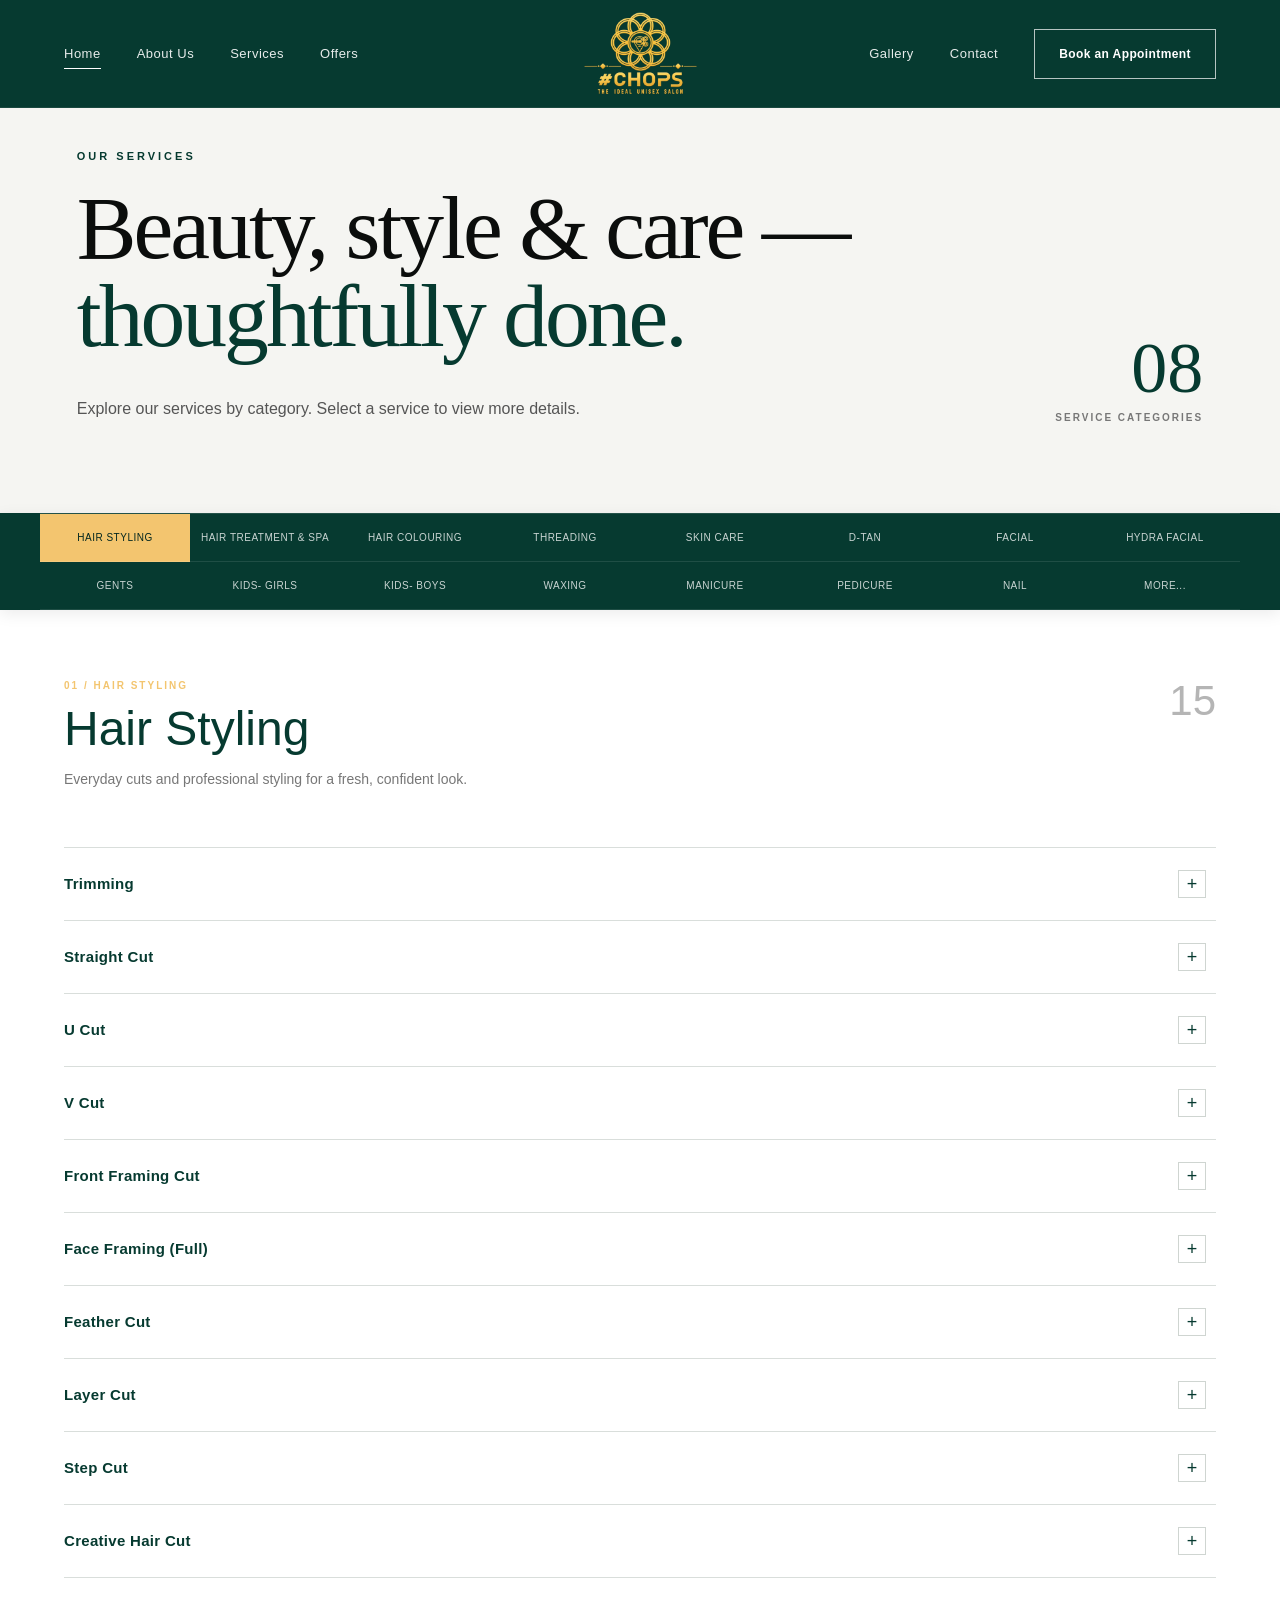
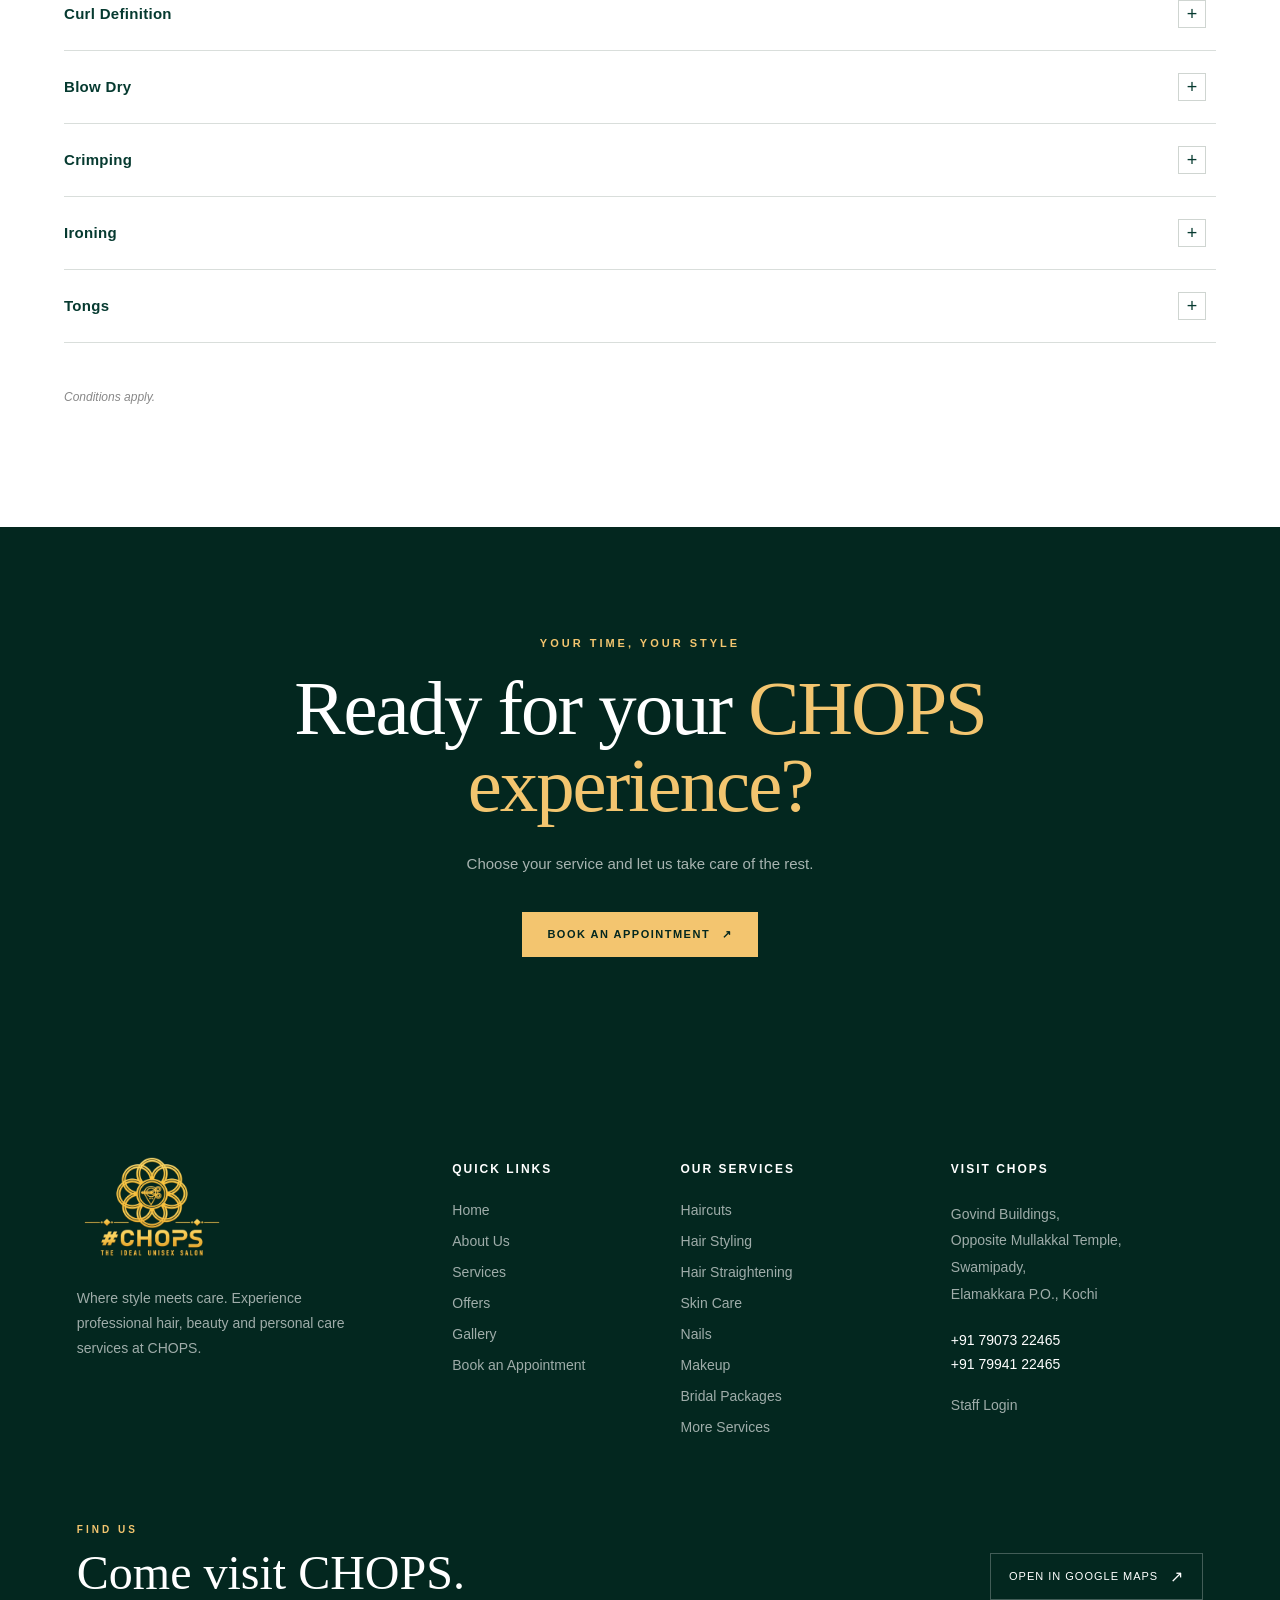
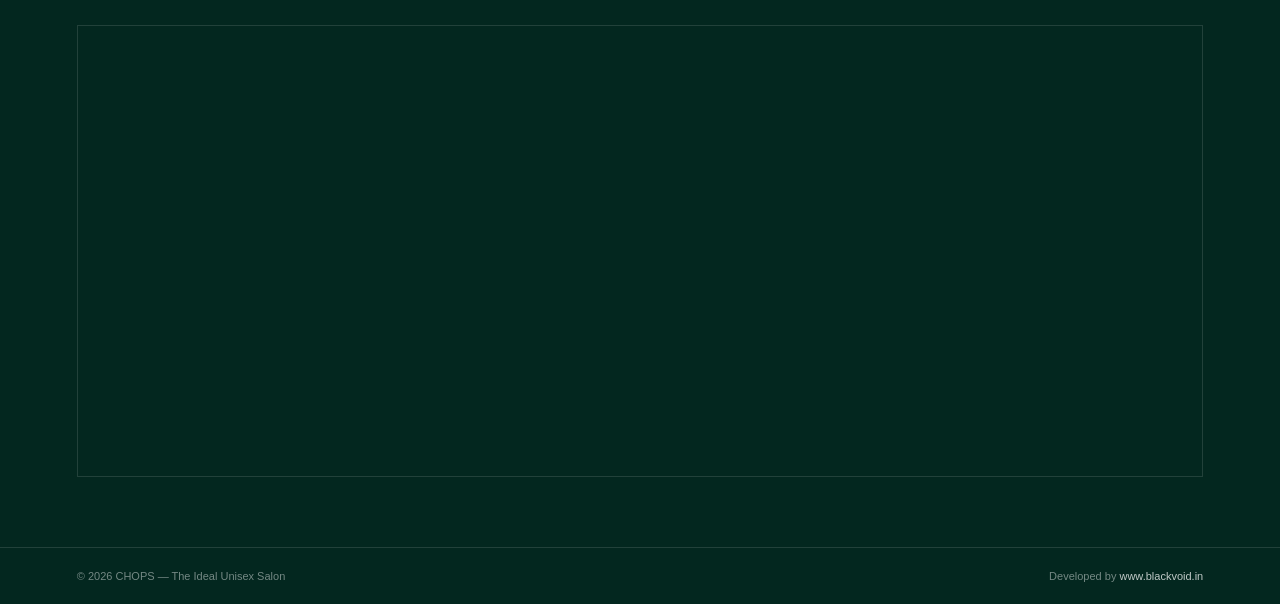
==== commit 42bd3120: "Update services page and mobile navigation" ====
--- a/services.html
+++ b/services.html
@@ -1,903 +1,3706 @@
 <!DOCTYPE html>
 <html lang="en">
-
 <head>
-
     <meta charset="UTF-8">
-
-    <meta
-        name="viewport"
-        content="width=device-width, initial-scale=1.0"
-    >
+    <meta name="viewport" content="width=device-width, initial-scale=1.0">
 
     <title>Services | CHOPS — The Ideal Unisex Salon</title>
 
     <meta
         name="description"
-        content="Explore professional hair, beauty, skin care, nail, makeup and bridal services at CHOPS The Ideal Unisex Salon."
+        content="Explore the services available at CHOPS — The Ideal Unisex Salon."
     >
 
-    <link
-        rel="stylesheet"
-        href="css/style.css"
-    >
-
+    <link rel="stylesheet" href="css/style.css">
+    <link rel="stylesheet" href="css/service.css">
 </head>
 
 <body>
 
-    <!-- =========================
-         COMMON NAVBAR
-    ========================== -->
-
-    <div id="site-navbar"></div>
-
-
-    <main>
-
-        <!-- =========================
-             SERVICES HERO
-        ========================== -->
-
-        <section class="services-page-hero" id="services-hero">
-
-            <div class="services-hero-inner">
-
-                <div class="services-hero-content">
-
-                    <p class="services-eyebrow">
-                        OUR SERVICES
-                    </p>
-
-                    <h1>
-                        Beauty, style &amp; care —
-                        <span>thoughtfully done.</span>
-                    </h1>
-
-                    <p class="services-hero-description">
-                        From everyday grooming to special occasions,
-                        CHOPS brings professional hair and beauty
-                        services together in one contemporary salon.
-                    </p>
-
+<div id="site-navbar"></div>
+
+
+<main>
+
+    <!-- =====================================================
+         SERVICES HERO
+    ====================================================== -->
+
+    <section class="services-page-hero services-compact-hero">
+
+        <div class="services-hero-inner">
+
+            <div class="services-hero-content">
+
+                <p class="services-eyebrow">
+                    OUR SERVICES
+                </p>
+
+                <h1>
+                    Beauty, style &amp; care —
+                    <span>thoughtfully done.</span>
+                </h1>
+
+                <p class="services-hero-description">
+                    Explore our services by category.
+                    Select a service to view more details.
+                </p>
+
+            </div>
+
+
+            <div class="services-hero-number">
+
+                <span>08</span>
+
+                <small>
+                    Service Categories
+                </small>
+
+            </div>
+
+        </div>
+
+    </section>
+
+
+
+    <!-- =====================================================
+         SERVICE BROWSER
+    ====================================================== -->
+
+    <section class="service-browser-section">
+        <div class="service-browser-inner">
+
+            <div class="service-category-tabs-wrapper">
+                <div class="service-category-tabs-inner">
+                    <div class="service-category-list">
+                    <button class="service-category-button active" data-category="hair-styling" type="button">
+                        <span>Hair Styling</span>
+                    </button>
+
+                    <button class="service-category-button" data-category="hair-treatment" type="button">
+                        <span>Hair Treatment &amp; Spa</span>
+                    </button>
+
+                    <button class="service-category-button" data-category="hair-colouring" type="button">
+                        <span>Hair Colouring</span>
+                    </button>
+
+                    <button class="service-category-button" data-category="threading" type="button">
+                        <span>Threading</span>
+                    </button>
+
+                    <button class="service-category-button" data-category="skin-care" type="button">
+                        <span>Skin Care</span>
+                    </button>
+
+                    <button class="service-category-button" data-category="dtan" type="button">
+                        <span>D-TAN</span>
+                    </button>
+
+                    <button class="service-category-button" data-category="facial" type="button">
+                        <span>Facial</span>
+                    </button>
+
+                    <button class="service-category-button" data-category="hydra-facial" type="button">
+                        <span>Hydra Facial</span>
+                    </button>
+
+                    <button class="service-category-button" data-category="gents" type="button">
+                        <span>Gents</span>
+                    </button>
+
+                    <button class="service-category-button" data-category="kids-girls" type="button">
+                        <span>Kids- GIRLS</span>
+                    </button>
+
+                    <button class="service-category-button" data-category="kids-boys" type="button">
+                        <span>Kids- BOYS</span>
+                    </button>
+
+                    <button class="service-category-button" data-category="waxing" type="button">
+                        <span>Waxing</span>
+                    </button>
+
+                    <button class="service-category-button" data-category="manicure" type="button">
+                        <span>Manicure</span>
+                    </button>
+
+                    <button class="service-category-button" data-category="pedicure" type="button">
+                        <span>Pedicure</span>
+                    </button>
+
+                    <button class="service-category-button" data-category="nail" type="button">
+                        <span>Nail</span>
+                    </button>
+
+                    <button class="service-category-button" data-category="more" type="button">
+                        <span>More...</span>
+                    </button>
+                    </div>
                 </div>
-
-                <div class="services-hero-number">
-                    <span>08</span>
-                    <small>Service Categories</small>
-                </div>
-
             </div>
 
-        </section>
-
-
-        <!-- =========================
-             CATEGORY NAVIGATION
-        ========================== -->
-
-        <section class="services-navigation">
-
-            <div class="services-navigation-inner">
-
-                <a href="#services-hero" class="service-nav-link">
-                    <span></span>
-                    OUR SERVICES
-                </a>
-
-                <a href="#hair" class="service-nav-link active">
-                    <span>01</span>
-                    Hair
-                </a>
-
-                <a href="#styling" class="service-nav-link">
-                    <span>02</span>
-                    Styling
-                </a>
-
-                <a href="#straightening" class="service-nav-link">
-                    <span>03</span>
-                    Straightening
-                </a>
-
-                <a href="#skin" class="service-nav-link">
-                    <span>04</span>
-                    Skin
-                </a>
-
-                <a href="#nails" class="service-nav-link">
-                    <span>05</span>
-                    Nails
-                </a>
-
-                <a href="#makeup" class="service-nav-link">
-                    <span>06</span>
-                    Makeup
-                </a>
-
-                <a href="#bridal" class="service-nav-link">
-                    <span>07</span>
-                    Bridal
-                </a>
-
-                <a href="#more-services" class="service-nav-link">
-                    <span>08</span>
-                    More
-                </a>
+            <div class="service-content-panel" id="service-content-panel">
+
+                <article class="service-category-content active" data-category-content="hair-styling">
+                    <header class="service-category-header">
+                        <div>
+                            <p class="service-category-eyebrow">01 / HAIR STYLING</p>
+                            <h2>Hair Styling</h2>
+                            <p>
+                                Everyday cuts and professional styling for a fresh, confident look.
+                            </p>
+                        </div>
+                        <span class="service-category-count">15</span>
+                    </header>
+
+                    <div class="service-accordion">
+                        <div class="service-item">
+                            <button class="service-item-header" type="button" aria-expanded="false">
+                                <span class="service-item-name">Trimming</span>
+                                <span class="service-toggle">+</span>
+                            </button>
+
+                            <div class="service-item-content">
+                                <div class="service-item-image">
+                                    <img
+                                        src="https://images.unsplash.com/photo-1560066984-138dadb4c035?auto=format&amp;fit=crop&amp;w=700&amp;q=80"
+                                        alt="Trimming at CHOPS"
+                                        loading="lazy"
+                                    >
+                                </div>
+
+                                <div class="service-item-details">
+                                    <span class="service-item-number">01</span>
+                                    <h3>Trimming</h3>
+                                    <p>
+                                        A simple trim to refresh the ends, remove split ends, and maintain
+                                    the shape and health of your existing hairstyle.
+                                    </p>
+                                </div>
+                            </div>
+                        </div>
+
+                        <div class="service-item">
+                            <button class="service-item-header" type="button" aria-expanded="false">
+                                <span class="service-item-name">Straight Cut</span>
+                                <span class="service-toggle">+</span>
+                            </button>
+
+                            <div class="service-item-content">
+                                <div class="service-item-image">
+                                    <img
+                                        src="https://images.unsplash.com/photo-1560066984-138dadb4c035?auto=format&amp;fit=crop&amp;w=700&amp;q=80"
+                                        alt="Straight Cut at CHOPS"
+                                        loading="lazy"
+                                    >
+                                </div>
+
+                                <div class="service-item-details">
+                                    <span class="service-item-number">02</span>
+                                    <h3>Straight Cut</h3>
+                                    <p>
+                                        A clean, classic straight cut that creates an even, polished
+                                    finish and keeps your hair looking neat and easy to maintain.
+                                    </p>
+                                </div>
+                            </div>
+                        </div>
+
+                        <div class="service-item">
+                            <button class="service-item-header" type="button" aria-expanded="false">
+                                <span class="service-item-name">U Cut</span>
+                                <span class="service-toggle">+</span>
+                            </button>
+
+                            <div class="service-item-content">
+                                <div class="service-item-image">
+                                    <img
+                                        src="https://images.unsplash.com/photo-1560066984-138dadb4c035?auto=format&amp;fit=crop&amp;w=700&amp;q=80"
+                                        alt="U Cut at CHOPS"
+                                        loading="lazy"
+                                    >
+                                </div>
+
+                                <div class="service-item-details">
+                                    <span class="service-item-number">03</span>
+                                    <h3>U Cut</h3>
+                                    <p>
+                                        A soft U-shaped cut that adds gentle movement and shape while
+                                    maintaining good length for an elegant and natural finish.
+                                    </p>
+                                </div>
+                            </div>
+                        </div>
+
+                        <div class="service-item">
+                            <button class="service-item-header" type="button" aria-expanded="false">
+                                <span class="service-item-name">V Cut</span>
+                                <span class="service-toggle">+</span>
+                            </button>
+
+                            <div class="service-item-content">
+                                <div class="service-item-image">
+                                    <img
+                                        src="https://images.unsplash.com/photo-1560066984-138dadb4c035?auto=format&amp;fit=crop&amp;w=700&amp;q=80"
+                                        alt="V Cut at CHOPS"
+                                        loading="lazy"
+                                    >
+                                </div>
+
+                                <div class="service-item-details">
+                                    <span class="service-item-number">04</span>
+                                    <h3>V Cut</h3>
+                                    <p>
+                                        A stylish V-shaped cut that creates a defined tapered finish at
+                                    the back while keeping the overall length beautifully balanced.
+                                    </p>
+                                </div>
+                            </div>
+                        </div>
+
+                        <div class="service-item">
+                            <button class="service-item-header" type="button" aria-expanded="false">
+                                <span class="service-item-name">Front Framing Cut</span>
+                                <span class="service-toggle">+</span>
+                            </button>
+
+                            <div class="service-item-content">
+                                <div class="service-item-image">
+                                    <img
+                                        src="https://images.unsplash.com/photo-1560066984-138dadb4c035?auto=format&amp;fit=crop&amp;w=700&amp;q=80"
+                                        alt="Front Framing Cut at CHOPS"
+                                        loading="lazy"
+                                    >
+                                </div>
+
+                                <div class="service-item-details">
+                                    <span class="service-item-number">05</span>
+                                    <h3>Front Framing Cut</h3>
+                                    <p>
+                                        Face-enhancing layers around the front that add shape and movement
+                                    while creating a soft, flattering frame around your features.
+                                    </p>
+                                </div>
+                            </div>
+                        </div>
+
+                        <div class="service-item">
+                            <button class="service-item-header" type="button" aria-expanded="false">
+                                <span class="service-item-name">Face Framing (Full)</span>
+                                <span class="service-toggle">+</span>
+                            </button>
+
+                            <div class="service-item-content">
+                                <div class="service-item-image">
+                                    <img
+                                        src="https://images.unsplash.com/photo-1560066984-138dadb4c035?auto=format&amp;fit=crop&amp;w=700&amp;q=80"
+                                        alt="Face Framing (Full) at CHOPS"
+                                        loading="lazy"
+                                    >
+                                </div>
+
+                                <div class="service-item-details">
+                                    <span class="service-item-number">06</span>
+                                    <h3>Face Framing (Full)</h3>
+                                    <p>
+                                        Full face-framing layers designed to blend beautifully around the
+                                    face, creating softness, movement, and a balanced finish
+                                    throughout the hairstyle.
+                                    </p>
+                                </div>
+                            </div>
+                        </div>
+
+                        <div class="service-item">
+                            <button class="service-item-header" type="button" aria-expanded="false">
+                                <span class="service-item-name">Feather Cut</span>
+                                <span class="service-toggle">+</span>
+                            </button>
+
+                            <div class="service-item-content">
+                                <div class="service-item-image">
+                                    <img
+                                        src="https://images.unsplash.com/photo-1560066984-138dadb4c035?auto=format&amp;fit=crop&amp;w=700&amp;q=80"
+                                        alt="Feather Cut at CHOPS"
+                                        loading="lazy"
+                                    >
+                                </div>
+
+                                <div class="service-item-details">
+                                    <span class="service-item-number">07</span>
+                                    <h3>Feather Cut</h3>
+                                    <p>
+                                        A lightweight feathered cut that creates soft, flowing layers and
+                                    natural movement for an effortless and stylish finish.
+                                    </p>
+                                </div>
+                            </div>
+                        </div>
+
+                        <div class="service-item">
+                            <button class="service-item-header" type="button" aria-expanded="false">
+                                <span class="service-item-name">Layer Cut</span>
+                                <span class="service-toggle">+</span>
+                            </button>
+
+                            <div class="service-item-content">
+                                <div class="service-item-image">
+                                    <img
+                                        src="https://images.unsplash.com/photo-1560066984-138dadb4c035?auto=format&amp;fit=crop&amp;w=700&amp;q=80"
+                                        alt="Layer Cut at CHOPS"
+                                        loading="lazy"
+                                    >
+                                </div>
+
+                                <div class="service-item-details">
+                                    <span class="service-item-number">08</span>
+                                    <h3>Layer Cut</h3>
+                                    <p>
+                                        Carefully blended layers that add volume, movement, and dimension
+                                    while giving your hair a fresh and versatile look.
+                                    </p>
+                                </div>
+                            </div>
+                        </div>
+
+                        <div class="service-item">
+                            <button class="service-item-header" type="button" aria-expanded="false">
+                                <span class="service-item-name">Step Cut</span>
+                                <span class="service-toggle">+</span>
+                            </button>
+
+                            <div class="service-item-content">
+                                <div class="service-item-image">
+                                    <img
+                                        src="https://images.unsplash.com/photo-1560066984-138dadb4c035?auto=format&amp;fit=crop&amp;w=700&amp;q=80"
+                                        alt="Step Cut at CHOPS"
+                                        loading="lazy"
+                                    >
+                                </div>
+
+                                <div class="service-item-details">
+                                    <span class="service-item-number">09</span>
+                                    <h3>Step Cut</h3>
+                                    <p>
+                                        A structured step cut with defined sections that adds noticeable
+                                    shape and movement while creating a stylish, layered appearance.
+                                    </p>
+                                </div>
+                            </div>
+                        </div>
+
+                        <div class="service-item">
+                            <button class="service-item-header" type="button" aria-expanded="false">
+                                <span class="service-item-name">Creative Hair Cut</span>
+                                <span class="service-toggle">+</span>
+                            </button>
+
+                            <div class="service-item-content">
+                                <div class="service-item-image">
+                                    <img
+                                        src="https://images.unsplash.com/photo-1560066984-138dadb4c035?auto=format&amp;fit=crop&amp;w=700&amp;q=80"
+                                        alt="Creative Hair Cut at CHOPS"
+                                        loading="lazy"
+                                    >
+                                </div>
+
+                                <div class="service-item-details">
+                                    <span class="service-item-number">10</span>
+                                    <h3>Creative Hair Cut</h3>
+                                    <p>
+                                        A personalised haircut created around your features, hair texture,
+                                    and preferred style for a distinctive and individual look.
+                                    </p>
+                                </div>
+                            </div>
+                        </div>
+
+                        <div class="service-item">
+                            <button class="service-item-header" type="button" aria-expanded="false">
+                                <span class="service-item-name">Curl Definition</span>
+                                <span class="service-toggle">+</span>
+                            </button>
+
+                            <div class="service-item-content">
+                                <div class="service-item-image">
+                                    <img
+                                        src="https://images.unsplash.com/photo-1560066984-138dadb4c035?auto=format&amp;fit=crop&amp;w=700&amp;q=80"
+                                        alt="Curl Definition at CHOPS"
+                                        loading="lazy"
+                                    >
+                                </div>
+
+                                <div class="service-item-details">
+                                    <span class="service-item-number">11</span>
+                                    <h3>Curl Definition</h3>
+                                    <p>
+                                        Styling focused on enhancing the natural pattern of your curls,
+                                    giving them better definition, shape, movement, and a polished
+                                    finish.
+                                    </p>
+                                </div>
+                            </div>
+                        </div>
+
+                        <div class="service-item">
+                            <button class="service-item-header" type="button" aria-expanded="false">
+                                <span class="service-item-name">Blow Dry</span>
+                                <span class="service-toggle">+</span>
+                            </button>
+
+                            <div class="service-item-content">
+                                <div class="service-item-image">
+                                    <img
+                                        src="https://images.unsplash.com/photo-1560066984-138dadb4c035?auto=format&amp;fit=crop&amp;w=700&amp;q=80"
+                                        alt="Blow Dry at CHOPS"
+                                        loading="lazy"
+                                    >
+                                </div>
+
+                                <div class="service-item-details">
+                                    <span class="service-item-number">12</span>
+                                    <h3>Blow Dry</h3>
+                                    <p>
+                                        Professional blow-drying for a smooth, polished finish with added
+                                    volume and movement, perfect for refreshing your look for any
+                                    occasion.
+                                    </p>
+                                </div>
+                            </div>
+                        </div>
+
+                        <div class="service-item">
+                            <button class="service-item-header" type="button" aria-expanded="false">
+                                <span class="service-item-name">Crimping</span>
+                                <span class="service-toggle">+</span>
+                            </button>
+
+                            <div class="service-item-content">
+                                <div class="service-item-image">
+                                    <img
+                                        src="https://images.unsplash.com/photo-1560066984-138dadb4c035?auto=format&amp;fit=crop&amp;w=700&amp;q=80"
+                                        alt="Crimping at CHOPS"
+                                        loading="lazy"
+                                    >
+                                </div>
+
+                                <div class="service-item-details">
+                                    <span class="service-item-number">13</span>
+                                    <h3>Crimping</h3>
+                                    <p>
+                                        A textured styling service that creates defined crimped waves
+                                    throughout the hair for a playful, voluminous, and distinctive
+                                    finish.
+                                    </p>
+                                </div>
+                            </div>
+                        </div>
+
+                        <div class="service-item">
+                            <button class="service-item-header" type="button" aria-expanded="false">
+                                <span class="service-item-name">Ironing</span>
+                                <span class="service-toggle">+</span>
+                            </button>
+
+                            <div class="service-item-content">
+                                <div class="service-item-image">
+                                    <img
+                                        src="https://images.unsplash.com/photo-1560066984-138dadb4c035?auto=format&amp;fit=crop&amp;w=700&amp;q=80"
+                                        alt="Ironing at CHOPS"
+                                        loading="lazy"
+                                    >
+                                </div>
+
+                                <div class="service-item-details">
+                                    <span class="service-item-number">14</span>
+                                    <h3>Ironing</h3>
+                                    <p>
+                                        Professional hair ironing to create a smooth, sleek, and polished
+                                    appearance while giving the hair a neat and refined finish.
+                                    </p>
+                                </div>
+                            </div>
+                        </div>
+
+                        <div class="service-item">
+                            <button class="service-item-header" type="button" aria-expanded="false">
+                                <span class="service-item-name">Tongs</span>
+                                <span class="service-toggle">+</span>
+                            </button>
+
+                            <div class="service-item-content">
+                                <div class="service-item-image">
+                                    <img
+                                        src="https://images.unsplash.com/photo-1560066984-138dadb4c035?auto=format&amp;fit=crop&amp;w=700&amp;q=80"
+                                        alt="Tongs at CHOPS"
+                                        loading="lazy"
+                                    >
+                                </div>
+
+                                <div class="service-item-details">
+                                    <span class="service-item-number">15</span>
+                                    <h3>Tongs</h3>
+                                    <p>
+                                        Heat styling with tongs to create soft waves, curls, or defined
+                                    movement, giving your hair a stylish and beautifully finished
+                                    appearance.
+                                    </p>
+                                </div>
+                            </div>
+                        </div>
+                    </div>
+                </article>
+                <article class="service-category-content" data-category-content="hair-treatment">
+                    <header class="service-category-header">
+                        <div>
+                            <p class="service-category-eyebrow">02 / HAIR TREATMENT & SPA</p>
+                            <h2>Hair Treatment & Spa</h2>
+                            <p>
+                                Smoothing, spa, and treatment services designed to care for and improve hair manageability.
+                            </p>
+                        </div>
+                        <span class="service-category-count">10</span>
+                    </header>
+
+                    <div class="service-accordion">
+                        <div class="service-item">
+                            <button class="service-item-header" type="button" aria-expanded="false">
+                                <span class="service-item-name">Keratin</span>
+                                <span class="service-toggle">+</span>
+                            </button>
+
+                            <div class="service-item-content">
+                                <div class="service-item-image">
+                                    <img
+                                        src="https://images.unsplash.com/photo-1560066984-138dadb4c035?auto=format&amp;fit=crop&amp;w=700&amp;q=80"
+                                        alt="Keratin at CHOPS"
+                                        loading="lazy"
+                                    >
+                                </div>
+
+                                <div class="service-item-details">
+                                    <span class="service-item-number">01</span>
+                                    <h3>Keratin</h3>
+                                    <p>
+                                        A smoothing treatment designed to reduce frizz and improve
+                                    manageability, leaving the hair smoother, softer, and easier to
+                                    style.
+                                    </p>
+                                </div>
+                            </div>
+                        </div>
+
+                        <div class="service-item">
+                            <button class="service-item-header" type="button" aria-expanded="false">
+                                <span class="service-item-name">Smoothening</span>
+                                <span class="service-toggle">+</span>
+                            </button>
+
+                            <div class="service-item-content">
+                                <div class="service-item-image">
+                                    <img
+                                        src="https://images.unsplash.com/photo-1560066984-138dadb4c035?auto=format&amp;fit=crop&amp;w=700&amp;q=80"
+                                        alt="Smoothening at CHOPS"
+                                        loading="lazy"
+                                    >
+                                </div>
+
+                                <div class="service-item-details">
+                                    <span class="service-item-number">02</span>
+                                    <h3>Smoothening</h3>
+                                    <p>
+                                        A professional smoothening treatment that helps control frizz and
+                                    gives the hair a smoother, softer, and more manageable finish.
+                                    </p>
+                                </div>
+                            </div>
+                        </div>
+
+                        <div class="service-item">
+                            <button class="service-item-header" type="button" aria-expanded="false">
+                                <span class="service-item-name">Permanent Blow Dry</span>
+                                <span class="service-toggle">+</span>
+                            </button>
+
+                            <div class="service-item-content">
+                                <div class="service-item-image">
+                                    <img
+                                        src="https://images.unsplash.com/photo-1560066984-138dadb4c035?auto=format&amp;fit=crop&amp;w=700&amp;q=80"
+                                        alt="Permanent Blow Dry at CHOPS"
+                                        loading="lazy"
+                                    >
+                                </div>
+
+                                <div class="service-item-details">
+                                    <span class="service-item-number">03</span>
+                                    <h3>Permanent Blow Dry</h3>
+                                    <p>
+                                        A long-lasting smoothing service designed to make the hair easier
+                                    to manage while creating a sleek and polished appearance.
+                                    </p>
+                                </div>
+                            </div>
+                        </div>
+
+                        <div class="service-item">
+                            <button class="service-item-header" type="button" aria-expanded="false">
+                                <span class="service-item-name">Botox</span>
+                                <span class="service-toggle">+</span>
+                            </button>
+
+                            <div class="service-item-content">
+                                <div class="service-item-image">
+                                    <img
+                                        src="https://images.unsplash.com/photo-1560066984-138dadb4c035?auto=format&amp;fit=crop&amp;w=700&amp;q=80"
+                                        alt="Botox at CHOPS"
+                                        loading="lazy"
+                                    >
+                                </div>
+
+                                <div class="service-item-details">
+                                    <span class="service-item-number">04</span>
+                                    <h3>Botox</h3>
+                                    <p>
+                                        An intensive hair treatment focused on improving the look and feel
+                                    of dry, dull, or damaged hair, leaving it softer, smoother, and
+                                    more manageable.
+                                    </p>
+                                </div>
+                            </div>
+                        </div>
+
+                        <div class="service-item">
+                            <button class="service-item-header" type="button" aria-expanded="false">
+                                <span class="service-item-name">Nano Plastia</span>
+                                <span class="service-toggle">+</span>
+                            </button>
+
+                            <div class="service-item-content">
+                                <div class="service-item-image">
+                                    <img
+                                        src="https://images.unsplash.com/photo-1560066984-138dadb4c035?auto=format&amp;fit=crop&amp;w=700&amp;q=80"
+                                        alt="Nano Plastia at CHOPS"
+                                        loading="lazy"
+                                    >
+                                </div>
+
+                                <div class="service-item-details">
+                                    <span class="service-item-number">05</span>
+                                    <h3>Nano Plastia</h3>
+                                    <p>
+                                        An advanced smoothing treatment designed to improve manageability,
+                                    reduce frizz, and give the hair a smooth, polished, and
+                                    healthy-looking finish.
+                                    </p>
+                                </div>
+                            </div>
+                        </div>
+
+                        <div class="service-item">
+                            <button class="service-item-header" type="button" aria-expanded="false">
+                                <span class="service-item-name">Kera Smoothening</span>
+                                <span class="service-toggle">+</span>
+                            </button>
+
+                            <div class="service-item-content">
+                                <div class="service-item-image">
+                                    <img
+                                        src="https://images.unsplash.com/photo-1560066984-138dadb4c035?auto=format&amp;fit=crop&amp;w=700&amp;q=80"
+                                        alt="Kera Smoothening at CHOPS"
+                                        loading="lazy"
+                                    >
+                                </div>
+
+                                <div class="service-item-details">
+                                    <span class="service-item-number">06</span>
+                                    <h3>Kera Smoothening</h3>
+                                    <p>
+                                        A keratin-focused smoothing service that helps control frizz and
+                                    improve softness, leaving the hair sleek, manageable, and
+                                    beautifully finished.
+                                    </p>
+                                </div>
+                            </div>
+                        </div>
+
+                        <div class="service-item">
+                            <button class="service-item-header" type="button" aria-expanded="false">
+                                <span class="service-item-name">Hot Oil Massage (Almond &amp; Olive)</span>
+                                <span class="service-toggle">+</span>
+                            </button>
+
+                            <div class="service-item-content">
+                                <div class="service-item-image">
+                                    <img
+                                        src="https://images.unsplash.com/photo-1560066984-138dadb4c035?auto=format&amp;fit=crop&amp;w=700&amp;q=80"
+                                        alt="Hot Oil Massage (Almond &amp; Olive) at CHOPS"
+                                        loading="lazy"
+                                    >
+                                </div>
+
+                                <div class="service-item-details">
+                                    <span class="service-item-number">07</span>
+                                    <h3>Hot Oil Massage (Almond &amp; Olive)</h3>
+                                    <p>
+                                        A nourishing hot oil massage using almond and olive oils to
+                                    condition the hair and scalp while leaving the hair feeling softer
+                                    and more cared for.
+                                    </p>
+                                </div>
+                            </div>
+                        </div>
+
+                        <div class="service-item">
+                            <button class="service-item-header" type="button" aria-expanded="false">
+                                <span class="service-item-name">Normal Spa</span>
+                                <span class="service-toggle">+</span>
+                            </button>
+
+                            <div class="service-item-content">
+                                <div class="service-item-image">
+                                    <img
+                                        src="https://images.unsplash.com/photo-1560066984-138dadb4c035?auto=format&amp;fit=crop&amp;w=700&amp;q=80"
+                                        alt="Normal Spa at CHOPS"
+                                        loading="lazy"
+                                    >
+                                </div>
+
+                                <div class="service-item-details">
+                                    <span class="service-item-number">08</span>
+                                    <h3>Normal Spa</h3>
+                                    <p>
+                                        A relaxing hair spa designed to cleanse, condition, and nourish
+                                    the hair while helping restore softness, smoothness, and
+                                    manageability.
+                                    </p>
+                                </div>
+                            </div>
+                        </div>
+
+                        <div class="service-item">
+                            <button class="service-item-header" type="button" aria-expanded="false">
+                                <span class="service-item-name">Keratin Spa</span>
+                                <span class="service-toggle">+</span>
+                            </button>
+
+                            <div class="service-item-content">
+                                <div class="service-item-image">
+                                    <img
+                                        src="https://images.unsplash.com/photo-1560066984-138dadb4c035?auto=format&amp;fit=crop&amp;w=700&amp;q=80"
+                                        alt="Keratin Spa at CHOPS"
+                                        loading="lazy"
+                                    >
+                                </div>
+
+                                <div class="service-item-details">
+                                    <span class="service-item-number">09</span>
+                                    <h3>Keratin Spa</h3>
+                                    <p>
+                                        A nourishing spa treatment focused on smoothing and conditioning
+                                    the hair, helping improve softness, manageability, and overall
+                                    hair appearance.
+                                    </p>
+                                </div>
+                            </div>
+                        </div>
+
+                        <div class="service-item">
+                            <button class="service-item-header" type="button" aria-expanded="false">
+                                <span class="service-item-name">Dandruff Treatment</span>
+                                <span class="service-toggle">+</span>
+                            </button>
+
+                            <div class="service-item-content">
+                                <div class="service-item-image">
+                                    <img
+                                        src="https://images.unsplash.com/photo-1560066984-138dadb4c035?auto=format&amp;fit=crop&amp;w=700&amp;q=80"
+                                        alt="Dandruff Treatment at CHOPS"
+                                        loading="lazy"
+                                    >
+                                </div>
+
+                                <div class="service-item-details">
+                                    <span class="service-item-number">10</span>
+                                    <h3>Dandruff Treatment</h3>
+                                    <p>
+                                        A scalp-focused treatment designed to cleanse the scalp and help
+                                    manage visible dandruff while leaving the scalp feeling refreshed
+                                    and comfortable.
+                                    </p>
+                                </div>
+                            </div>
+                        </div>
+                    </div>
+                </article>
+                <article class="service-category-content" data-category-content="hair-colouring">
+                    <header class="service-category-header">
+                        <div>
+                            <p class="service-category-eyebrow">03 / HAIR COLOURING</p>
+                            <h2>Hair Colouring</h2>
+                            <p>
+                                Professional colouring services for refreshed, dimensional, and beautifully finished hair.
+                            </p>
+                        </div>
+                        <span class="service-category-count">12</span>
+                    </header>
+
+                    <div class="service-accordion">
+                        <div class="service-item">
+                            <button class="service-item-header" type="button" aria-expanded="false">
+                                <span class="service-item-name">Root Touch Half (Dye)</span>
+                                <span class="service-toggle">+</span>
+                            </button>
+
+                            <div class="service-item-content">
+                                <div class="service-item-image">
+                                    <img
+                                        src="https://images.unsplash.com/photo-1560066984-138dadb4c035?auto=format&amp;fit=crop&amp;w=700&amp;q=80"
+                                        alt="Root Touch Half (Dye) at CHOPS"
+                                        loading="lazy"
+                                    >
+                                </div>
+
+                                <div class="service-item-details">
+                                    <span class="service-item-number">01</span>
+                                    <h3>Root Touch Half (Dye)</h3>
+                                    <p>
+                                        A root touch-up using dye to refresh visible regrowth in the
+                                    selected half section and maintain a neat, consistent hair colour.
+                                    </p>
+                                </div>
+                            </div>
+                        </div>
+
+                        <div class="service-item">
+                            <button class="service-item-header" type="button" aria-expanded="false">
+                                <span class="service-item-name">Root Touch Full (Dye)</span>
+                                <span class="service-toggle">+</span>
+                            </button>
+
+                            <div class="service-item-content">
+                                <div class="service-item-image">
+                                    <img
+                                        src="https://images.unsplash.com/photo-1560066984-138dadb4c035?auto=format&amp;fit=crop&amp;w=700&amp;q=80"
+                                        alt="Root Touch Full (Dye) at CHOPS"
+                                        loading="lazy"
+                                    >
+                                </div>
+
+                                <div class="service-item-details">
+                                    <span class="service-item-number">02</span>
+                                    <h3>Root Touch Full (Dye)</h3>
+                                    <p>
+                                        A full root touch-up using dye to refresh regrowth and maintain a
+                                    more even and polished colour appearance throughout the roots.
+                                    </p>
+                                </div>
+                            </div>
+                        </div>
+
+                        <div class="service-item">
+                            <button class="service-item-header" type="button" aria-expanded="false">
+                                <span class="service-item-name">Global (Dye)</span>
+                                <span class="service-toggle">+</span>
+                            </button>
+
+                            <div class="service-item-content">
+                                <div class="service-item-image">
+                                    <img
+                                        src="https://images.unsplash.com/photo-1560066984-138dadb4c035?auto=format&amp;fit=crop&amp;w=700&amp;q=80"
+                                        alt="Global (Dye) at CHOPS"
+                                        loading="lazy"
+                                    >
+                                </div>
+
+                                <div class="service-item-details">
+                                    <span class="service-item-number">03</span>
+                                    <h3>Global (Dye)</h3>
+                                    <p>
+                                        An all-over dye service that refreshes the overall hair colour and
+                                    creates a uniform, polished finish from roots through the lengths.
+                                    </p>
+                                </div>
+                            </div>
+                        </div>
+
+                        <div class="service-item">
+                            <button class="service-item-header" type="button" aria-expanded="false">
+                                <span class="service-item-name">Root Touch Colouring Half</span>
+                                <span class="service-toggle">+</span>
+                            </button>
+
+                            <div class="service-item-content">
+                                <div class="service-item-image">
+                                    <img
+                                        src="https://images.unsplash.com/photo-1560066984-138dadb4c035?auto=format&amp;fit=crop&amp;w=700&amp;q=80"
+                                        alt="Root Touch Colouring Half at CHOPS"
+                                        loading="lazy"
+                                    >
+                                </div>
+
+                                <div class="service-item-details">
+                                    <span class="service-item-number">04</span>
+                                    <h3>Root Touch Colouring Half</h3>
+                                    <p>
+                                        A targeted colour service for refreshing visible root regrowth
+                                    across the selected half section while keeping the existing colour
+                                    looking neat and balanced.
+                                    </p>
+                                </div>
+                            </div>
+                        </div>
+
+                        <div class="service-item">
+                            <button class="service-item-header" type="button" aria-expanded="false">
+                                <span class="service-item-name">Root Touch Colouring Full</span>
+                                <span class="service-toggle">+</span>
+                            </button>
+
+                            <div class="service-item-content">
+                                <div class="service-item-image">
+                                    <img
+                                        src="https://images.unsplash.com/photo-1560066984-138dadb4c035?auto=format&amp;fit=crop&amp;w=700&amp;q=80"
+                                        alt="Root Touch Colouring Full at CHOPS"
+                                        loading="lazy"
+                                    >
+                                </div>
+
+                                <div class="service-item-details">
+                                    <span class="service-item-number">05</span>
+                                    <h3>Root Touch Colouring Full</h3>
+                                    <p>
+                                        A full root-colouring service designed to refresh regrowth and
+                                    create a seamless, well-maintained colour appearance.
+                                    </p>
+                                </div>
+                            </div>
+                        </div>
+
+                        <div class="service-item">
+                            <button class="service-item-header" type="button" aria-expanded="false">
+                                <span class="service-item-name">Global Colouring</span>
+                                <span class="service-toggle">+</span>
+                            </button>
+
+                            <div class="service-item-content">
+                                <div class="service-item-image">
+                                    <img
+                                        src="https://images.unsplash.com/photo-1560066984-138dadb4c035?auto=format&amp;fit=crop&amp;w=700&amp;q=80"
+                                        alt="Global Colouring at CHOPS"
+                                        loading="lazy"
+                                    >
+                                </div>
+
+                                <div class="service-item-details">
+                                    <span class="service-item-number">06</span>
+                                    <h3>Global Colouring</h3>
+                                    <p>
+                                        An all-over colouring service that gives the hair a refreshed and
+                                    consistent colour from the roots through the lengths.
+                                    </p>
+                                </div>
+                            </div>
+                        </div>
+
+                        <div class="service-item">
+                            <button class="service-item-header" type="button" aria-expanded="false">
+                                <span class="service-item-name">Highlights (Per Streak)</span>
+                                <span class="service-toggle">+</span>
+                            </button>
+
+                            <div class="service-item-content">
+                                <div class="service-item-image">
+                                    <img
+                                        src="https://images.unsplash.com/photo-1560066984-138dadb4c035?auto=format&amp;fit=crop&amp;w=700&amp;q=80"
+                                        alt="Highlights (Per Streak) at CHOPS"
+                                        loading="lazy"
+                                    >
+                                </div>
+
+                                <div class="service-item-details">
+                                    <span class="service-item-number">07</span>
+                                    <h3>Highlights (Per Streak)</h3>
+                                    <p>
+                                        Individual highlighted streaks added to create contrast,
+                                    dimension, and subtle brightness throughout the hair.
+                                    </p>
+                                </div>
+                            </div>
+                        </div>
+
+                        <div class="service-item">
+                            <button class="service-item-header" type="button" aria-expanded="false">
+                                <span class="service-item-name">Highlights (Proper)</span>
+                                <span class="service-toggle">+</span>
+                            </button>
+
+                            <div class="service-item-content">
+                                <div class="service-item-image">
+                                    <img
+                                        src="https://images.unsplash.com/photo-1560066984-138dadb4c035?auto=format&amp;fit=crop&amp;w=700&amp;q=80"
+                                        alt="Highlights (Proper) at CHOPS"
+                                        loading="lazy"
+                                    >
+                                </div>
+
+                                <div class="service-item-details">
+                                    <span class="service-item-number">08</span>
+                                    <h3>Highlights (Proper)</h3>
+                                    <p>
+                                        A professionally placed highlighting service designed to add
+                                    dimension and brightness while creating a balanced, blended colour
+                                    effect.
+                                    </p>
+                                </div>
+                            </div>
+                        </div>
+
+                        <div class="service-item">
+                            <button class="service-item-header" type="button" aria-expanded="false">
+                                <span class="service-item-name">Balayage (Per Streak)</span>
+                                <span class="service-toggle">+</span>
+                            </button>
+
+                            <div class="service-item-content">
+                                <div class="service-item-image">
+                                    <img
+                                        src="https://images.unsplash.com/photo-1560066984-138dadb4c035?auto=format&amp;fit=crop&amp;w=700&amp;q=80"
+                                        alt="Balayage (Per Streak) at CHOPS"
+                                        loading="lazy"
+                                    >
+                                </div>
+
+                                <div class="service-item-details">
+                                    <span class="service-item-number">09</span>
+                                    <h3>Balayage (Per Streak)</h3>
+                                    <p>
+                                        Hand-painted balayage streaks that add softly blended lighter
+                                    tones for a natural-looking, dimensional colour effect.
+                                    </p>
+                                </div>
+                            </div>
+                        </div>
+
+                        <div class="service-item">
+                            <button class="service-item-header" type="button" aria-expanded="false">
+                                <span class="service-item-name">Balayage (Proper)</span>
+                                <span class="service-toggle">+</span>
+                            </button>
+
+                            <div class="service-item-content">
+                                <div class="service-item-image">
+                                    <img
+                                        src="https://images.unsplash.com/photo-1560066984-138dadb4c035?auto=format&amp;fit=crop&amp;w=700&amp;q=80"
+                                        alt="Balayage (Proper) at CHOPS"
+                                        loading="lazy"
+                                    >
+                                </div>
+
+                                <div class="service-item-details">
+                                    <span class="service-item-number">10</span>
+                                    <h3>Balayage (Proper)</h3>
+                                    <p>
+                                        A full balayage service creating softly blended colour transitions
+                                    with a natural, dimensional appearance and a beautifully diffused
+                                    finish.
+                                    </p>
+                                </div>
+                            </div>
+                        </div>
+
+                        <div class="service-item">
+                            <button class="service-item-header" type="button" aria-expanded="false">
+                                <span class="service-item-name">Henna (Normal)</span>
+                                <span class="service-toggle">+</span>
+                            </button>
+
+                            <div class="service-item-content">
+                                <div class="service-item-image">
+                                    <img
+                                        src="https://images.unsplash.com/photo-1560066984-138dadb4c035?auto=format&amp;fit=crop&amp;w=700&amp;q=80"
+                                        alt="Henna (Normal) at CHOPS"
+                                        loading="lazy"
+                                    >
+                                </div>
+
+                                <div class="service-item-details">
+                                    <span class="service-item-number">11</span>
+                                    <h3>Henna (Normal)</h3>
+                                    <p>
+                                        A traditional henna application that adds a warm, natural-looking
+                                    tone while giving the hair a refreshed and beautifully tinted
+                                    appearance.
+                                    </p>
+                                </div>
+                            </div>
+                        </div>
+
+                        <div class="service-item">
+                            <button class="service-item-header" type="button" aria-expanded="false">
+                                <span class="service-item-name">Henna (Bergandy)</span>
+                                <span class="service-toggle">+</span>
+                            </button>
+
+                            <div class="service-item-content">
+                                <div class="service-item-image">
+                                    <img
+                                        src="https://images.unsplash.com/photo-1560066984-138dadb4c035?auto=format&amp;fit=crop&amp;w=700&amp;q=80"
+                                        alt="Henna (Bergandy) at CHOPS"
+                                        loading="lazy"
+                                    >
+                                </div>
+
+                                <div class="service-item-details">
+                                    <span class="service-item-number">12</span>
+                                    <h3>Henna (Bergandy)</h3>
+                                    <p>
+                                        A henna colouring service designed to create a rich burgundy-toned
+                                    finish for a distinctive and vibrant change in hair colour.
+                                    </p>
+                                </div>
+                            </div>
+                        </div>
+                    </div>
+                </article>
+                <article class="service-category-content" data-category-content="threading">
+                    <header class="service-category-header">
+                        <div>
+                            <p class="service-category-eyebrow">04 / THREADING</p>
+                            <h2>Threading</h2>
+                            <p>
+                                Precise threading services for clean, defined, and well-groomed facial features.
+                            </p>
+                        </div>
+                        <span class="service-category-count">05</span>
+                    </header>
+
+                    <div class="service-accordion">
+                        <div class="service-item">
+                            <button class="service-item-header" type="button" aria-expanded="false">
+                                <span class="service-item-name">Upper Lip</span>
+                                <span class="service-toggle">+</span>
+                            </button>
+
+                            <div class="service-item-content">
+                                <div class="service-item-image">
+                                    <img
+                                        src="https://images.unsplash.com/photo-1560066984-138dadb4c035?auto=format&amp;fit=crop&amp;w=700&amp;q=80"
+                                        alt="Upper Lip at CHOPS"
+                                        loading="lazy"
+                                    >
+                                </div>
+
+                                <div class="service-item-details">
+                                    <span class="service-item-number">01</span>
+                                    <h3>Upper Lip</h3>
+                                    <p>
+                                        Precise threading to gently shape and clean the upper lip area,
+                                    creating a smooth and neat appearance.
+                                    </p>
+                                </div>
+                            </div>
+                        </div>
+
+                        <div class="service-item">
+                            <button class="service-item-header" type="button" aria-expanded="false">
+                                <span class="service-item-name">Forehead</span>
+                                <span class="service-toggle">+</span>
+                            </button>
+
+                            <div class="service-item-content">
+                                <div class="service-item-image">
+                                    <img
+                                        src="https://images.unsplash.com/photo-1560066984-138dadb4c035?auto=format&amp;fit=crop&amp;w=700&amp;q=80"
+                                        alt="Forehead at CHOPS"
+                                        loading="lazy"
+                                    >
+                                </div>
+
+                                <div class="service-item-details">
+                                    <span class="service-item-number">02</span>
+                                    <h3>Forehead</h3>
+                                    <p>
+                                        Gentle threading to remove unwanted hair from the forehead area
+                                    and create a clean, well-groomed finish.
+                                    </p>
+                                </div>
+                            </div>
+                        </div>
+
+                        <div class="service-item">
+                            <button class="service-item-header" type="button" aria-expanded="false">
+                                <span class="service-item-name">Chin</span>
+                                <span class="service-toggle">+</span>
+                            </button>
+
+                            <div class="service-item-content">
+                                <div class="service-item-image">
+                                    <img
+                                        src="https://images.unsplash.com/photo-1560066984-138dadb4c035?auto=format&amp;fit=crop&amp;w=700&amp;q=80"
+                                        alt="Chin at CHOPS"
+                                        loading="lazy"
+                                    >
+                                </div>
+
+                                <div class="service-item-details">
+                                    <span class="service-item-number">03</span>
+                                    <h3>Chin</h3>
+                                    <p>
+                                        Precise threading for the chin area to remove unwanted facial hair
+                                    and leave the skin looking clean and smooth.
+                                    </p>
+                                </div>
+                            </div>
+                        </div>
+
+                        <div class="service-item">
+                            <button class="service-item-header" type="button" aria-expanded="false">
+                                <span class="service-item-name">Eye Brow</span>
+                                <span class="service-toggle">+</span>
+                            </button>
+
+                            <div class="service-item-content">
+                                <div class="service-item-image">
+                                    <img
+                                        src="https://images.unsplash.com/photo-1560066984-138dadb4c035?auto=format&amp;fit=crop&amp;w=700&amp;q=80"
+                                        alt="Eye Brow at CHOPS"
+                                        loading="lazy"
+                                    >
+                                </div>
+
+                                <div class="service-item-details">
+                                    <span class="service-item-number">04</span>
+                                    <h3>Eye Brow</h3>
+                                    <p>
+                                        Professional eyebrow threading to define and shape the brows
+                                    according to your natural features for a clean and balanced
+                                    appearance.
+                                    </p>
+                                </div>
+                            </div>
+                        </div>
+
+                        <div class="service-item">
+                            <button class="service-item-header" type="button" aria-expanded="false">
+                                <span class="service-item-name">Full Face Threading</span>
+                                <span class="service-toggle">+</span>
+                            </button>
+
+                            <div class="service-item-content">
+                                <div class="service-item-image">
+                                    <img
+                                        src="https://images.unsplash.com/photo-1560066984-138dadb4c035?auto=format&amp;fit=crop&amp;w=700&amp;q=80"
+                                        alt="Full Face Threading at CHOPS"
+                                        loading="lazy"
+                                    >
+                                </div>
+
+                                <div class="service-item-details">
+                                    <span class="service-item-number">05</span>
+                                    <h3>Full Face Threading</h3>
+                                    <p>
+                                        Complete facial threading to remove unwanted hair from the main
+                                    facial areas while creating a clean, smooth, and well-groomed
+                                    appearance.
+                                    </p>
+                                </div>
+                            </div>
+                        </div>
+                    </div>
+                </article>
+                <article class="service-category-content" data-category-content="skin-care">
+                    <header class="service-category-header">
+                        <div>
+                            <p class="service-category-eyebrow">05 / SKIN CARE</p>
+                            <h2>Skin Care</h2>
+                            <p>
+                                Skin care services designed to cleanse, refresh, and care for your skin.
+                            </p>
+                        </div>
+                        <span class="service-category-count">04</span>
+                    </header>
+
+                    <div class="service-accordion">
+                        <div class="service-item">
+                            <button class="service-item-header" type="button" aria-expanded="false">
+                                <span class="service-item-name">Normal Cleanup</span>
+                                <span class="service-toggle">+</span>
+                            </button>
+
+                            <div class="service-item-content">
+                                <div class="service-item-image">
+                                    <img
+                                        src="https://images.unsplash.com/photo-1560066984-138dadb4c035?auto=format&amp;fit=crop&amp;w=700&amp;q=80"
+                                        alt="Normal Cleanup at CHOPS"
+                                        loading="lazy"
+                                    >
+                                </div>
+
+                                <div class="service-item-details">
+                                    <span class="service-item-number">01</span>
+                                    <h3>Normal Cleanup</h3>
+                                    <p>
+                                        A basic skin cleanup designed to cleanse and refresh the skin
+                                    while removing surface impurities for a cleaner, fresher
+                                    appearance.
+                                    </p>
+                                </div>
+                            </div>
+                        </div>
+
+                        <div class="service-item">
+                            <button class="service-item-header" type="button" aria-expanded="false">
+                                <span class="service-item-name">Instaglow Cleanup</span>
+                                <span class="service-toggle">+</span>
+                            </button>
+
+                            <div class="service-item-content">
+                                <div class="service-item-image">
+                                    <img
+                                        src="https://images.unsplash.com/photo-1560066984-138dadb4c035?auto=format&amp;fit=crop&amp;w=700&amp;q=80"
+                                        alt="Instaglow Cleanup at CHOPS"
+                                        loading="lazy"
+                                    >
+                                </div>
+
+                                <div class="service-item-details">
+                                    <span class="service-item-number">02</span>
+                                    <h3>Instaglow Cleanup</h3>
+                                    <p>
+                                        A glow-focused cleanup designed to refresh dull-looking skin and
+                                    leave the complexion looking brighter, cleaner, and more radiant.
+                                    </p>
+                                </div>
+                            </div>
+                        </div>
+
+                        <div class="service-item">
+                            <button class="service-item-header" type="button" aria-expanded="false">
+                                <span class="service-item-name">Pimple Treatment</span>
+                                <span class="service-toggle">+</span>
+                            </button>
+
+                            <div class="service-item-content">
+                                <div class="service-item-image">
+                                    <img
+                                        src="https://images.unsplash.com/photo-1560066984-138dadb4c035?auto=format&amp;fit=crop&amp;w=700&amp;q=80"
+                                        alt="Pimple Treatment at CHOPS"
+                                        loading="lazy"
+                                    >
+                                </div>
+
+                                <div class="service-item-details">
+                                    <span class="service-item-number">03</span>
+                                    <h3>Pimple Treatment</h3>
+                                    <p>
+                                        A targeted skin-care service focused on cleansing and caring for
+                                    blemish-prone skin while helping the skin look cleaner and
+                                    refreshed.
+                                    </p>
+                                </div>
+                            </div>
+                        </div>
+
+                        <div class="service-item">
+                            <button class="service-item-header" type="button" aria-expanded="false">
+                                <span class="service-item-name">Aroma Cleanup</span>
+                                <span class="service-toggle">+</span>
+                            </button>
+
+                            <div class="service-item-content">
+                                <div class="service-item-image">
+                                    <img
+                                        src="https://images.unsplash.com/photo-1560066984-138dadb4c035?auto=format&amp;fit=crop&amp;w=700&amp;q=80"
+                                        alt="Aroma Cleanup at CHOPS"
+                                        loading="lazy"
+                                    >
+                                </div>
+
+                                <div class="service-item-details">
+                                    <span class="service-item-number">04</span>
+                                    <h3>Aroma Cleanup</h3>
+                                    <p>
+                                        A refreshing aroma-based cleanup designed to cleanse, relax, and
+                                    nourish the skin while leaving the complexion feeling fresh and
+                                    revitalised.
+                                    </p>
+                                </div>
+                            </div>
+                        </div>
+                    </div>
+                </article>
+                <article class="service-category-content" data-category-content="dtan">
+                    <header class="service-category-header">
+                        <div>
+                            <p class="service-category-eyebrow">06 / D-TAN</p>
+                            <h2>D-TAN</h2>
+                            <p>
+                                Treatments designed to refresh tanned and sun-exposed skin for a more even-looking appearance.
+                            </p>
+                        </div>
+                        <span class="service-category-count">07</span>
+                    </header>
+
+                    <div class="service-accordion">
+                        <div class="service-item">
+                            <button class="service-item-header" type="button" aria-expanded="false">
+                                <span class="service-item-name">Raaga D Tan</span>
+                                <span class="service-toggle">+</span>
+                            </button>
+
+                            <div class="service-item-content">
+                                <div class="service-item-image">
+                                    <img
+                                        src="https://images.unsplash.com/photo-1560066984-138dadb4c035?auto=format&amp;fit=crop&amp;w=700&amp;q=80"
+                                        alt="Raaga D Tan at CHOPS"
+                                        loading="lazy"
+                                    >
+                                </div>
+
+                                <div class="service-item-details">
+                                    <span class="service-item-number">01</span>
+                                    <h3>Raaga D Tan</h3>
+                                    <p>
+                                        A D-TAN treatment designed to refresh the skin and help improve
+                                    the appearance of uneven tanning for a cleaner, brighter-looking
+                                    complexion.
+                                    </p>
+                                </div>
+                            </div>
+                        </div>
+
+                        <div class="service-item">
+                            <button class="service-item-header" type="button" aria-expanded="false">
+                                <span class="service-item-name">O3 D Tan</span>
+                                <span class="service-toggle">+</span>
+                            </button>
+
+                            <div class="service-item-content">
+                                <div class="service-item-image">
+                                    <img
+                                        src="https://images.unsplash.com/photo-1560066984-138dadb4c035?auto=format&amp;fit=crop&amp;w=700&amp;q=80"
+                                        alt="O3 D Tan at CHOPS"
+                                        loading="lazy"
+                                    >
+                                </div>
+
+                                <div class="service-item-details">
+                                    <span class="service-item-number">02</span>
+                                    <h3>O3 D Tan</h3>
+                                    <p>
+                                        An O3-based D-TAN treatment designed to refresh sun-exposed skin
+                                    and help restore a more even and refreshed-looking appearance.
+                                    </p>
+                                </div>
+                            </div>
+                        </div>
+
+                        <div class="service-item">
+                            <button class="service-item-header" type="button" aria-expanded="false">
+                                <span class="service-item-name">Half Hand D Tan</span>
+                                <span class="service-toggle">+</span>
+                            </button>
+
+                            <div class="service-item-content">
+                                <div class="service-item-image">
+                                    <img
+                                        src="https://images.unsplash.com/photo-1560066984-138dadb4c035?auto=format&amp;fit=crop&amp;w=700&amp;q=80"
+                                        alt="Half Hand D Tan at CHOPS"
+                                        loading="lazy"
+                                    >
+                                </div>
+
+                                <div class="service-item-details">
+                                    <span class="service-item-number">03</span>
+                                    <h3>Half Hand D Tan</h3>
+                                    <p>
+                                        A targeted D-TAN treatment for the selected half-hand area to help
+                                    reduce the appearance of tanning and leave the skin looking
+                                    refreshed.
+                                    </p>
+                                </div>
+                            </div>
+                        </div>
+
+                        <div class="service-item">
+                            <button class="service-item-header" type="button" aria-expanded="false">
+                                <span class="service-item-name">Full Hand D Tan</span>
+                                <span class="service-toggle">+</span>
+                            </button>
+
+                            <div class="service-item-content">
+                                <div class="service-item-image">
+                                    <img
+                                        src="https://images.unsplash.com/photo-1560066984-138dadb4c035?auto=format&amp;fit=crop&amp;w=700&amp;q=80"
+                                        alt="Full Hand D Tan at CHOPS"
+                                        loading="lazy"
+                                    >
+                                </div>
+
+                                <div class="service-item-details">
+                                    <span class="service-item-number">04</span>
+                                    <h3>Full Hand D Tan</h3>
+                                    <p>
+                                        A full-hand D-TAN treatment designed to refresh sun-exposed skin
+                                    and help create a more even-looking appearance across the hands.
+                                    </p>
+                                </div>
+                            </div>
+                        </div>
+
+                        <div class="service-item">
+                            <button class="service-item-header" type="button" aria-expanded="false">
+                                <span class="service-item-name">Feet D Tan</span>
+                                <span class="service-toggle">+</span>
+                            </button>
+
+                            <div class="service-item-content">
+                                <div class="service-item-image">
+                                    <img
+                                        src="https://images.unsplash.com/photo-1560066984-138dadb4c035?auto=format&amp;fit=crop&amp;w=700&amp;q=80"
+                                        alt="Feet D Tan at CHOPS"
+                                        loading="lazy"
+                                    >
+                                </div>
+
+                                <div class="service-item-details">
+                                    <span class="service-item-number">05</span>
+                                    <h3>Feet D Tan</h3>
+                                    <p>
+                                        A targeted D-TAN service for the feet to help refresh tanned skin
+                                    and create a cleaner and more even-looking appearance.
+                                    </p>
+                                </div>
+                            </div>
+                        </div>
+
+                        <div class="service-item">
+                            <button class="service-item-header" type="button" aria-expanded="false">
+                                <span class="service-item-name">Full Leg D Tan</span>
+                                <span class="service-toggle">+</span>
+                            </button>
+
+                            <div class="service-item-content">
+                                <div class="service-item-image">
+                                    <img
+                                        src="https://images.unsplash.com/photo-1560066984-138dadb4c035?auto=format&amp;fit=crop&amp;w=700&amp;q=80"
+                                        alt="Full Leg D Tan at CHOPS"
+                                        loading="lazy"
+                                    >
+                                </div>
+
+                                <div class="service-item-details">
+                                    <span class="service-item-number">06</span>
+                                    <h3>Full Leg D Tan</h3>
+                                    <p>
+                                        A full-leg D-TAN treatment designed to refresh sun-exposed skin
+                                    and help improve the appearance of uneven tanning across the legs.
+                                    </p>
+                                </div>
+                            </div>
+                        </div>
+
+                        <div class="service-item">
+                            <button class="service-item-header" type="button" aria-expanded="false">
+                                <span class="service-item-name">Bleach</span>
+                                <span class="service-toggle">+</span>
+                            </button>
+
+                            <div class="service-item-content">
+                                <div class="service-item-image">
+                                    <img
+                                        src="https://images.unsplash.com/photo-1560066984-138dadb4c035?auto=format&amp;fit=crop&amp;w=700&amp;q=80"
+                                        alt="Bleach at CHOPS"
+                                        loading="lazy"
+                                    >
+                                </div>
+
+                                <div class="service-item-details">
+                                    <span class="service-item-number">07</span>
+                                    <h3>Bleach</h3>
+                                    <p>
+                                        A professional bleaching service designed to lighten the
+                                    appearance of facial or body hair while leaving the skin looking
+                                    clean and refreshed.
+                                    </p>
+                                </div>
+                            </div>
+                        </div>
+                    </div>
+                </article>
+                <article class="service-category-content" data-category-content="facial">
+                    <header class="service-category-header">
+                        <div>
+                            <p class="service-category-eyebrow">07 / FACIAL</p>
+                            <h2>Facial</h2>
+                            <p>
+                                Facial services designed to refresh, nourish, brighten, and revitalise the complexion.
+                            </p>
+                        </div>
+                        <span class="service-category-count">14</span>
+                    </header>
+
+                    <div class="service-accordion">
+                        <div class="service-item">
+                            <button class="service-item-header" type="button" aria-expanded="false">
+                                <span class="service-item-name">Mixed Fruit</span>
+                                <span class="service-toggle">+</span>
+                            </button>
+
+                            <div class="service-item-content">
+                                <div class="service-item-image">
+                                    <img
+                                        src="https://images.unsplash.com/photo-1560066984-138dadb4c035?auto=format&amp;fit=crop&amp;w=700&amp;q=80"
+                                        alt="Mixed Fruit at CHOPS"
+                                        loading="lazy"
+                                    >
+                                </div>
+
+                                <div class="service-item-details">
+                                    <span class="service-item-number">01</span>
+                                    <h3>Mixed Fruit</h3>
+                                    <p>
+                                        A refreshing fruit-based facial designed to cleanse and revitalise
+                                    the skin while leaving the complexion looking fresh and naturally
+                                    radiant.
+                                    </p>
+                                </div>
+                            </div>
+                        </div>
+
+                        <div class="service-item">
+                            <button class="service-item-header" type="button" aria-expanded="false">
+                                <span class="service-item-name">Normal Glow</span>
+                                <span class="service-toggle">+</span>
+                            </button>
+
+                            <div class="service-item-content">
+                                <div class="service-item-image">
+                                    <img
+                                        src="https://images.unsplash.com/photo-1560066984-138dadb4c035?auto=format&amp;fit=crop&amp;w=700&amp;q=80"
+                                        alt="Normal Glow at CHOPS"
+                                        loading="lazy"
+                                    >
+                                </div>
+
+                                <div class="service-item-details">
+                                    <span class="service-item-number">02</span>
+                                    <h3>Normal Glow</h3>
+                                    <p>
+                                        A glow-focused facial designed to refresh the complexion and
+                                    enhance the skin's natural-looking brightness and freshness.
+                                    </p>
+                                </div>
+                            </div>
+                        </div>
+
+                        <div class="service-item">
+                            <button class="service-item-header" type="button" aria-expanded="false">
+                                <span class="service-item-name">Normal Brightening</span>
+                                <span class="service-toggle">+</span>
+                            </button>
+
+                            <div class="service-item-content">
+                                <div class="service-item-image">
+                                    <img
+                                        src="https://images.unsplash.com/photo-1560066984-138dadb4c035?auto=format&amp;fit=crop&amp;w=700&amp;q=80"
+                                        alt="Normal Brightening at CHOPS"
+                                        loading="lazy"
+                                    >
+                                </div>
+
+                                <div class="service-item-details">
+                                    <span class="service-item-number">03</span>
+                                    <h3>Normal Brightening</h3>
+                                    <p>
+                                        A brightening facial designed to refresh dull-looking skin and
+                                    leave the complexion looking cleaner, brighter, and more even.
+                                    </p>
+                                </div>
+                            </div>
+                        </div>
+
+                        <div class="service-item">
+                            <button class="service-item-header" type="button" aria-expanded="false">
+                                <span class="service-item-name">Whitening</span>
+                                <span class="service-toggle">+</span>
+                            </button>
+
+                            <div class="service-item-content">
+                                <div class="service-item-image">
+                                    <img
+                                        src="https://images.unsplash.com/photo-1560066984-138dadb4c035?auto=format&amp;fit=crop&amp;w=700&amp;q=80"
+                                        alt="Whitening at CHOPS"
+                                        loading="lazy"
+                                    >
+                                </div>
+
+                                <div class="service-item-details">
+                                    <span class="service-item-number">04</span>
+                                    <h3>Whitening</h3>
+                                    <p>
+                                        A complexion-focused facial designed to refresh the skin and
+                                    improve the appearance of dullness for a brighter, more
+                                    radiant-looking finish.
+                                    </p>
+                                </div>
+                            </div>
+                        </div>
+
+                        <div class="service-item">
+                            <button class="service-item-header" type="button" aria-expanded="false">
+                                <span class="service-item-name">Acne Skin Facial</span>
+                                <span class="service-toggle">+</span>
+                            </button>
+
+                            <div class="service-item-content">
+                                <div class="service-item-image">
+                                    <img
+                                        src="https://images.unsplash.com/photo-1560066984-138dadb4c035?auto=format&amp;fit=crop&amp;w=700&amp;q=80"
+                                        alt="Acne Skin Facial at CHOPS"
+                                        loading="lazy"
+                                    >
+                                </div>
+
+                                <div class="service-item-details">
+                                    <span class="service-item-number">05</span>
+                                    <h3>Acne Skin Facial</h3>
+                                    <p>
+                                        A facial designed for acne-prone skin, focusing on cleansing and
+                                    refreshing the complexion while supporting a cleaner and more
+                                    balanced-looking appearance.
+                                    </p>
+                                </div>
+                            </div>
+                        </div>
+
+                        <div class="service-item">
+                            <button class="service-item-header" type="button" aria-expanded="false">
+                                <span class="service-item-name">Silver</span>
+                                <span class="service-toggle">+</span>
+                            </button>
+
+                            <div class="service-item-content">
+                                <div class="service-item-image">
+                                    <img
+                                        src="https://images.unsplash.com/photo-1560066984-138dadb4c035?auto=format&amp;fit=crop&amp;w=700&amp;q=80"
+                                        alt="Silver at CHOPS"
+                                        loading="lazy"
+                                    >
+                                </div>
+
+                                <div class="service-item-details">
+                                    <span class="service-item-number">06</span>
+                                    <h3>Silver</h3>
+                                    <p>
+                                        A silver facial designed to cleanse, refresh, and revitalise the
+                                    skin while giving the complexion a smooth and radiant-looking
+                                    finish.
+                                    </p>
+                                </div>
+                            </div>
+                        </div>
+
+                        <div class="service-item">
+                            <button class="service-item-header" type="button" aria-expanded="false">
+                                <span class="service-item-name">Gold</span>
+                                <span class="service-toggle">+</span>
+                            </button>
+
+                            <div class="service-item-content">
+                                <div class="service-item-image">
+                                    <img
+                                        src="https://images.unsplash.com/photo-1560066984-138dadb4c035?auto=format&amp;fit=crop&amp;w=700&amp;q=80"
+                                        alt="Gold at CHOPS"
+                                        loading="lazy"
+                                    >
+                                </div>
+
+                                <div class="service-item-details">
+                                    <span class="service-item-number">07</span>
+                                    <h3>Gold</h3>
+                                    <p>
+                                        A luxurious gold facial designed to refresh and nourish the skin
+                                    while enhancing its smoothness and leaving the complexion looking
+                                    radiant.
+                                    </p>
+                                </div>
+                            </div>
+                        </div>
+
+                        <div class="service-item">
+                            <button class="service-item-header" type="button" aria-expanded="false">
+                                <span class="service-item-name">Pearl</span>
+                                <span class="service-toggle">+</span>
+                            </button>
+
+                            <div class="service-item-content">
+                                <div class="service-item-image">
+                                    <img
+                                        src="https://images.unsplash.com/photo-1560066984-138dadb4c035?auto=format&amp;fit=crop&amp;w=700&amp;q=80"
+                                        alt="Pearl at CHOPS"
+                                        loading="lazy"
+                                    >
+                                </div>
+
+                                <div class="service-item-details">
+                                    <span class="service-item-number">08</span>
+                                    <h3>Pearl</h3>
+                                    <p>
+                                        A pearl facial focused on refreshing and brightening the
+                                    complexion while giving the skin a smooth, luminous, and polished
+                                    appearance.
+                                    </p>
+                                </div>
+                            </div>
+                        </div>
+
+                        <div class="service-item">
+                            <button class="service-item-header" type="button" aria-expanded="false">
+                                <span class="service-item-name">Diamond</span>
+                                <span class="service-toggle">+</span>
+                            </button>
+
+                            <div class="service-item-content">
+                                <div class="service-item-image">
+                                    <img
+                                        src="https://images.unsplash.com/photo-1560066984-138dadb4c035?auto=format&amp;fit=crop&amp;w=700&amp;q=80"
+                                        alt="Diamond at CHOPS"
+                                        loading="lazy"
+                                    >
+                                </div>
+
+                                <div class="service-item-details">
+                                    <span class="service-item-number">09</span>
+                                    <h3>Diamond</h3>
+                                    <p>
+                                        A premium diamond facial designed to deeply refresh the complexion
+                                    and enhance the appearance of smoothness, brightness, and
+                                    radiance.
+                                    </p>
+                                </div>
+                            </div>
+                        </div>
+
+                        <div class="service-item">
+                            <button class="service-item-header" type="button" aria-expanded="false">
+                                <span class="service-item-name">Skin Glow Facial</span>
+                                <span class="service-toggle">+</span>
+                            </button>
+
+                            <div class="service-item-content">
+                                <div class="service-item-image">
+                                    <img
+                                        src="https://images.unsplash.com/photo-1560066984-138dadb4c035?auto=format&amp;fit=crop&amp;w=700&amp;q=80"
+                                        alt="Skin Glow Facial at CHOPS"
+                                        loading="lazy"
+                                    >
+                                </div>
+
+                                <div class="service-item-details">
+                                    <span class="service-item-number">10</span>
+                                    <h3>Skin Glow Facial</h3>
+                                    <p>
+                                        A glow-enhancing facial designed to refresh tired-looking skin and
+                                    leave the complexion looking brighter, smoother, and naturally
+                                    radiant.
+                                    </p>
+                                </div>
+                            </div>
+                        </div>
+
+                        <div class="service-item">
+                            <button class="service-item-header" type="button" aria-expanded="false">
+                                <span class="service-item-name">Vitamin C (Aroma)</span>
+                                <span class="service-toggle">+</span>
+                            </button>
+
+                            <div class="service-item-content">
+                                <div class="service-item-image">
+                                    <img
+                                        src="https://images.unsplash.com/photo-1560066984-138dadb4c035?auto=format&amp;fit=crop&amp;w=700&amp;q=80"
+                                        alt="Vitamin C (Aroma) at CHOPS"
+                                        loading="lazy"
+                                    >
+                                </div>
+
+                                <div class="service-item-details">
+                                    <span class="service-item-number">11</span>
+                                    <h3>Vitamin C (Aroma)</h3>
+                                    <p>
+                                        A Vitamin C and aroma-based facial designed to refresh
+                                    dull-looking skin and leave the complexion feeling fresh, bright,
+                                    and revitalised.
+                                    </p>
+                                </div>
+                            </div>
+                        </div>
+
+                        <div class="service-item">
+                            <button class="service-item-header" type="button" aria-expanded="false">
+                                <span class="service-item-name">Brightening</span>
+                                <span class="service-toggle">+</span>
+                            </button>
+
+                            <div class="service-item-content">
+                                <div class="service-item-image">
+                                    <img
+                                        src="https://images.unsplash.com/photo-1560066984-138dadb4c035?auto=format&amp;fit=crop&amp;w=700&amp;q=80"
+                                        alt="Brightening at CHOPS"
+                                        loading="lazy"
+                                    >
+                                </div>
+
+                                <div class="service-item-details">
+                                    <span class="service-item-number">12</span>
+                                    <h3>Brightening</h3>
+                                    <p>
+                                        A brightening facial designed to refresh the complexion and
+                                    improve the appearance of dullness for a clearer, more
+                                    radiant-looking finish.
+                                    </p>
+                                </div>
+                            </div>
+                        </div>
+
+                        <div class="service-item">
+                            <button class="service-item-header" type="button" aria-expanded="false">
+                                <span class="service-item-name">Gold (Aroma)</span>
+                                <span class="service-toggle">+</span>
+                            </button>
+
+                            <div class="service-item-content">
+                                <div class="service-item-image">
+                                    <img
+                                        src="https://images.unsplash.com/photo-1560066984-138dadb4c035?auto=format&amp;fit=crop&amp;w=700&amp;q=80"
+                                        alt="Gold (Aroma) at CHOPS"
+                                        loading="lazy"
+                                    >
+                                </div>
+
+                                <div class="service-item-details">
+                                    <span class="service-item-number">13</span>
+                                    <h3>Gold (Aroma)</h3>
+                                    <p>
+                                        A gold and aroma-based facial designed to provide a relaxing
+                                    skincare experience while leaving the complexion refreshed,
+                                    smooth, and radiant.
+                                    </p>
+                                </div>
+                            </div>
+                        </div>
+
+                        <div class="service-item">
+                            <button class="service-item-header" type="button" aria-expanded="false">
+                                <span class="service-item-name">Gold (Shahnaz)</span>
+                                <span class="service-toggle">+</span>
+                            </button>
+
+                            <div class="service-item-content">
+                                <div class="service-item-image">
+                                    <img
+                                        src="https://images.unsplash.com/photo-1560066984-138dadb4c035?auto=format&amp;fit=crop&amp;w=700&amp;q=80"
+                                        alt="Gold (Shahnaz) at CHOPS"
+                                        loading="lazy"
+                                    >
+                                </div>
+
+                                <div class="service-item-details">
+                                    <span class="service-item-number">14</span>
+                                    <h3>Gold (Shahnaz)</h3>
+                                    <p>
+                                        A Shahnaz-inspired gold facial focused on refreshing and
+                                    nourishing the complexion while creating a smooth, luminous, and
+                                    well-groomed appearance.
+                                    </p>
+                                </div>
+                            </div>
+                        </div>
+                    </div>
+                </article>
+                <article class="service-category-content" data-category-content="hydra-facial">
+                    <header class="service-category-header">
+                        <div>
+                            <p class="service-category-eyebrow">08 / HYDRA FACIAL</p>
+                            <h2>Hydra Facial</h2>
+                            <p>
+                                Hydrating facial treatments designed to cleanse, refresh, and enhance the skin's appearance.
+                            </p>
+                        </div>
+                        <span class="service-category-count">04</span>
+                    </header>
+
+                    <div class="service-accordion">
+                        <div class="service-item">
+                            <button class="service-item-header" type="button" aria-expanded="false">
+                                <span class="service-item-name">Hydra Facial</span>
+                                <span class="service-toggle">+</span>
+                            </button>
+
+                            <div class="service-item-content">
+                                <div class="service-item-image">
+                                    <img
+                                        src="https://images.unsplash.com/photo-1560066984-138dadb4c035?auto=format&amp;fit=crop&amp;w=700&amp;q=80"
+                                        alt="Hydra Facial at CHOPS"
+                                        loading="lazy"
+                                    >
+                                </div>
+
+                                <div class="service-item-details">
+                                    <span class="service-item-number">01</span>
+                                    <h3>Hydra Facial</h3>
+                                    <p>
+                                        A multi-step facial treatment designed to cleanse, refresh, and
+                                    hydrate the skin while leaving the complexion smoother and more
+                                    radiant-looking.
+                                    </p>
+                                </div>
+                            </div>
+                        </div>
+
+                        <div class="service-item">
+                            <button class="service-item-header" type="button" aria-expanded="false">
+                                <span class="service-item-name">Hydra Brightening</span>
+                                <span class="service-toggle">+</span>
+                            </button>
+
+                            <div class="service-item-content">
+                                <div class="service-item-image">
+                                    <img
+                                        src="https://images.unsplash.com/photo-1560066984-138dadb4c035?auto=format&amp;fit=crop&amp;w=700&amp;q=80"
+                                        alt="Hydra Brightening at CHOPS"
+                                        loading="lazy"
+                                    >
+                                </div>
+
+                                <div class="service-item-details">
+                                    <span class="service-item-number">02</span>
+                                    <h3>Hydra Brightening</h3>
+                                    <p>
+                                        A hydrating and brightening facial designed to refresh
+                                    dull-looking skin and enhance the appearance of a smoother,
+                                    brighter complexion.
+                                    </p>
+                                </div>
+                            </div>
+                        </div>
+
+                        <div class="service-item">
+                            <button class="service-item-header" type="button" aria-expanded="false">
+                                <span class="service-item-name">Hydra Whitening</span>
+                                <span class="service-toggle">+</span>
+                            </button>
+
+                            <div class="service-item-content">
+                                <div class="service-item-image">
+                                    <img
+                                        src="https://images.unsplash.com/photo-1560066984-138dadb4c035?auto=format&amp;fit=crop&amp;w=700&amp;q=80"
+                                        alt="Hydra Whitening at CHOPS"
+                                        loading="lazy"
+                                    >
+                                </div>
+
+                                <div class="service-item-details">
+                                    <span class="service-item-number">03</span>
+                                    <h3>Hydra Whitening</h3>
+                                    <p>
+                                        A hydrating complexion treatment designed to refresh the skin and
+                                    improve the appearance of dullness for a brighter and more
+                                    radiant-looking finish.
+                                    </p>
+                                </div>
+                            </div>
+                        </div>
+
+                        <div class="service-item">
+                            <button class="service-item-header" type="button" aria-expanded="false">
+                                <span class="service-item-name">Skin Lightening</span>
+                                <span class="service-toggle">+</span>
+                            </button>
+
+                            <div class="service-item-content">
+                                <div class="service-item-image">
+                                    <img
+                                        src="https://images.unsplash.com/photo-1560066984-138dadb4c035?auto=format&amp;fit=crop&amp;w=700&amp;q=80"
+                                        alt="Skin Lightening at CHOPS"
+                                        loading="lazy"
+                                    >
+                                </div>
+
+                                <div class="service-item-details">
+                                    <span class="service-item-number">04</span>
+                                    <h3>Skin Lightening</h3>
+                                    <p>
+                                        A complexion-focused hydrating treatment designed to refresh the
+                                    skin and support a more even, bright, and revitalised appearance.
+                                    </p>
+                                </div>
+                            </div>
+                        </div>
+                    </div>
+                </article>
+                <article class="service-category-content" data-category-content="gents">
+                    <header class="service-category-header">
+                        <div>
+                            <p class="service-category-eyebrow">09 / GENTS</p>
+                            <h2>Gents</h2>
+                            <p>
+                                Professional grooming, hair, beard, massage, spa, and treatment services for men.
+                            </p>
+                        </div>
+                        <span class="service-category-count">12</span>
+                    </header>
+
+                    <div class="service-subcategory">
+                        <h3 class="service-subcategory-title">Hair &amp; Beard</h3>
+                        <div class="service-accordion">
+
+                        <div class="service-item">
+                            <button class="service-item-header" type="button" aria-expanded="false">
+                                <span class="service-item-name">Beard</span>
+                                <span class="service-toggle">+</span>
+                            </button>
+
+                            <div class="service-item-content">
+                                <div class="service-item-image">
+                                    <img
+                                        src="https://images.unsplash.com/photo-1560066984-138dadb4c035?auto=format&amp;fit=crop&amp;w=700&amp;q=80"
+                                        alt="Beard at CHOPS"
+                                        loading="lazy"
+                                    >
+                                </div>
+
+                                <div class="service-item-details">
+                                    <span class="service-item-number">01</span>
+                                    <h3>Beard</h3>
+                                    <p>
+                                        Professional beard grooming to maintain a clean shape, tidy
+                                    appearance, and well-defined finish suited to your preferred
+                                    style.
+                                    </p>
+                                </div>
+                            </div>
+                        </div>
+
+                        <div class="service-item">
+                            <button class="service-item-header" type="button" aria-expanded="false">
+                                <span class="service-item-name">Exclusive Shave</span>
+                                <span class="service-toggle">+</span>
+                            </button>
+
+                            <div class="service-item-content">
+                                <div class="service-item-image">
+                                    <img
+                                        src="https://images.unsplash.com/photo-1560066984-138dadb4c035?auto=format&amp;fit=crop&amp;w=700&amp;q=80"
+                                        alt="Exclusive Shave at CHOPS"
+                                        loading="lazy"
+                                    >
+                                </div>
+
+                                <div class="service-item-details">
+                                    <span class="service-item-number">02</span>
+                                    <h3>Exclusive Shave</h3>
+                                    <p>
+                                        A premium shaving service providing a clean, smooth, well-groomed
+                                    finish with careful attention to comfort and detail.
+                                    </p>
+                                </div>
+                            </div>
+                        </div>
+
+                        <div class="service-item">
+                            <button class="service-item-header" type="button" aria-expanded="false">
+                                <span class="service-item-name">Beard Designing</span>
+                                <span class="service-toggle">+</span>
+                            </button>
+
+                            <div class="service-item-content">
+                                <div class="service-item-image">
+                                    <img
+                                        src="https://images.unsplash.com/photo-1560066984-138dadb4c035?auto=format&amp;fit=crop&amp;w=700&amp;q=80"
+                                        alt="Beard Designing at CHOPS"
+                                        loading="lazy"
+                                    >
+                                </div>
+
+                                <div class="service-item-details">
+                                    <span class="service-item-number">03</span>
+                                    <h3>Beard Designing</h3>
+                                    <p>
+                                        Precision beard shaping and designing tailored to your facial
+                                    features and preferred style for a sharper, well-defined
+                                    appearance.
+                                    </p>
+                                </div>
+                            </div>
+                        </div>
+
+                        <div class="service-item">
+                            <button class="service-item-header" type="button" aria-expanded="false">
+                                <span class="service-item-name">Hair Cut</span>
+                                <span class="service-toggle">+</span>
+                            </button>
+
+                            <div class="service-item-content">
+                                <div class="service-item-image">
+                                    <img
+                                        src="https://images.unsplash.com/photo-1560066984-138dadb4c035?auto=format&amp;fit=crop&amp;w=700&amp;q=80"
+                                        alt="Hair Cut at CHOPS"
+                                        loading="lazy"
+                                    >
+                                </div>
+
+                                <div class="service-item-details">
+                                    <span class="service-item-number">04</span>
+                                    <h3>Hair Cut</h3>
+                                    <p>
+                                        A professional men's haircut tailored to your preferred style,
+                                    hair texture, and face shape for a clean and confident finish.
+                                    </p>
+                                </div>
+                            </div>
+                        </div>
+
+                        <div class="service-item">
+                            <button class="service-item-header" type="button" aria-expanded="false">
+                                <span class="service-item-name">Beard Dye</span>
+                                <span class="service-toggle">+</span>
+                            </button>
+
+                            <div class="service-item-content">
+                                <div class="service-item-image">
+                                    <img
+                                        src="https://images.unsplash.com/photo-1560066984-138dadb4c035?auto=format&amp;fit=crop&amp;w=700&amp;q=80"
+                                        alt="Beard Dye at CHOPS"
+                                        loading="lazy"
+                                    >
+                                </div>
+
+                                <div class="service-item-details">
+                                    <span class="service-item-number">05</span>
+                                    <h3>Beard Dye</h3>
+                                    <p>
+                                        A beard colouring service designed to refresh the appearance of
+                                    grey or uneven beard hair and create a more consistent, groomed
+                                    look.
+                                    </p>
+                                </div>
+                            </div>
+                        </div>
+
+                        <div class="service-item">
+                            <button class="service-item-header" type="button" aria-expanded="false">
+                                <span class="service-item-name">Hair Dye</span>
+                                <span class="service-toggle">+</span>
+                            </button>
+
+                            <div class="service-item-content">
+                                <div class="service-item-image">
+                                    <img
+                                        src="https://images.unsplash.com/photo-1560066984-138dadb4c035?auto=format&amp;fit=crop&amp;w=700&amp;q=80"
+                                        alt="Hair Dye at CHOPS"
+                                        loading="lazy"
+                                    >
+                                </div>
+
+                                <div class="service-item-details">
+                                    <span class="service-item-number">06</span>
+                                    <h3>Hair Dye</h3>
+                                    <p>
+                                        A hair dye service designed to refresh the overall hair colour or
+                                    cover visible greys for a neat and well-groomed appearance.
+                                    </p>
+                                </div>
+                            </div>
+                        </div>
+
+                        <div class="service-item">
+                            <button class="service-item-header" type="button" aria-expanded="false">
+                                <span class="service-item-name">Beard Colouring</span>
+                                <span class="service-toggle">+</span>
+                            </button>
+
+                            <div class="service-item-content">
+                                <div class="service-item-image">
+                                    <img
+                                        src="https://images.unsplash.com/photo-1560066984-138dadb4c035?auto=format&amp;fit=crop&amp;w=700&amp;q=80"
+                                        alt="Beard Colouring at CHOPS"
+                                        loading="lazy"
+                                    >
+                                </div>
+
+                                <div class="service-item-details">
+                                    <span class="service-item-number">07</span>
+                                    <h3>Beard Colouring</h3>
+                                    <p>
+                                        Professional beard colouring to refresh the beard tone and create
+                                    a more even, defined, and polished appearance.
+                                    </p>
+                                </div>
+                            </div>
+                        </div>
+
+                        <div class="service-item">
+                            <button class="service-item-header" type="button" aria-expanded="false">
+                                <span class="service-item-name">Hair Colouring</span>
+                                <span class="service-toggle">+</span>
+                            </button>
+
+                            <div class="service-item-content">
+                                <div class="service-item-image">
+                                    <img
+                                        src="https://images.unsplash.com/photo-1560066984-138dadb4c035?auto=format&amp;fit=crop&amp;w=700&amp;q=80"
+                                        alt="Hair Colouring at CHOPS"
+                                        loading="lazy"
+                                    >
+                                </div>
+
+                                <div class="service-item-details">
+                                    <span class="service-item-number">08</span>
+                                    <h3>Hair Colouring</h3>
+                                    <p>
+                                        A men's hair colouring service designed to refresh the existing
+                                    colour or create a new look with a clean and professionally
+                                    finished result.
+                                    </p>
+                                </div>
+                            </div>
+                        </div>
+
+                        <div class="service-item">
+                            <button class="service-item-header" type="button" aria-expanded="false">
+                                <span class="service-item-name">Highlights</span>
+                                <span class="service-toggle">+</span>
+                            </button>
+
+                            <div class="service-item-content">
+                                <div class="service-item-image">
+                                    <img
+                                        src="https://images.unsplash.com/photo-1560066984-138dadb4c035?auto=format&amp;fit=crop&amp;w=700&amp;q=80"
+                                        alt="Highlights at CHOPS"
+                                        loading="lazy"
+                                    >
+                                </div>
+
+                                <div class="service-item-details">
+                                    <span class="service-item-number">09</span>
+                                    <h3>Highlights</h3>
+                                    <p>
+                                        Carefully placed highlights that add contrast and dimension to the
+                                    hair while creating a modern and distinctive appearance.
+                                    </p>
+                                </div>
+                            </div>
+                        </div>
+
+                        </div>
+                    </div>
+
+                    <div class="service-subcategory">
+                        <h3 class="service-subcategory-title">Oil Massage</h3>
+                        <div class="service-accordion">
+
+                        <div class="service-item">
+                            <button class="service-item-header" type="button" aria-expanded="false">
+                                <span class="service-item-name">Oil Massage Olive</span>
+                                <span class="service-toggle">+</span>
+                            </button>
+
+                            <div class="service-item-content">
+                                <div class="service-item-image">
+                                    <img
+                                        src="https://images.unsplash.com/photo-1560066984-138dadb4c035?auto=format&amp;fit=crop&amp;w=700&amp;q=80"
+                                        alt="Oil Massage Olive at CHOPS"
+                                        loading="lazy"
+                                    >
+                                </div>
+
+                                <div class="service-item-details">
+                                    <span class="service-item-number">10</span>
+                                    <h3>Oil Massage Olive</h3>
+                                    <p>
+                                        A relaxing olive oil massage designed to nourish the scalp and
+                                    hair while providing a soothing and refreshing grooming
+                                    experience.
+                                    </p>
+                                </div>
+                            </div>
+                        </div>
+
+                        <div class="service-item">
+                            <button class="service-item-header" type="button" aria-expanded="false">
+                                <span class="service-item-name">Oil Massage Almond</span>
+                                <span class="service-toggle">+</span>
+                            </button>
+
+                            <div class="service-item-content">
+                                <div class="service-item-image">
+                                    <img
+                                        src="https://images.unsplash.com/photo-1560066984-138dadb4c035?auto=format&amp;fit=crop&amp;w=700&amp;q=80"
+                                        alt="Oil Massage Almond at CHOPS"
+                                        loading="lazy"
+                                    >
+                                </div>
+
+                                <div class="service-item-details">
+                                    <span class="service-item-number">11</span>
+                                    <h3>Oil Massage Almond</h3>
+                                    <p>
+                                        A nourishing almond oil massage that conditions the hair and scalp
+                                    while providing a relaxing and rejuvenating grooming experience.
+                                    </p>
+                                </div>
+                            </div>
+                        </div>
+
+                        <div class="service-item">
+                            <button class="service-item-header" type="button" aria-expanded="false">
+                                <span class="service-item-name">Oil Massage Navratna</span>
+                                <span class="service-toggle">+</span>
+                            </button>
+
+                            <div class="service-item-content">
+                                <div class="service-item-image">
+                                    <img
+                                        src="https://images.unsplash.com/photo-1560066984-138dadb4c035?auto=format&amp;fit=crop&amp;w=700&amp;q=80"
+                                        alt="Oil Massage Navratna at CHOPS"
+                                        loading="lazy"
+                                    >
+                                </div>
+
+                                <div class="service-item-details">
+                                    <span class="service-item-number">12</span>
+                                    <h3>Oil Massage Navratna</h3>
+                                    <p>
+                                        A refreshing Navratna oil massage designed to provide a relaxing
+                                    scalp-care experience while leaving you feeling refreshed and
+                                    revitalised.
+                                    </p>
+                                </div>
+                            </div>
+                        </div>
+
+                        </div>
+                    </div>
+
+                    <div class="service-subcategory">
+                        <h3 class="service-subcategory-title">Spa &amp; Treatment</h3>
+                        <div class="service-accordion">
+
+                        <div class="service-item">
+                            <button class="service-item-header" type="button" aria-expanded="false">
+                                <span class="service-item-name">Normal Spa</span>
+                                <span class="service-toggle">+</span>
+                            </button>
+
+                            <div class="service-item-content">
+                                <div class="service-item-image">
+                                    <img
+                                        src="https://images.unsplash.com/photo-1560066984-138dadb4c035?auto=format&amp;fit=crop&amp;w=700&amp;q=80"
+                                        alt="Normal Spa at CHOPS"
+                                        loading="lazy"
+                                    >
+                                </div>
+
+                                <div class="service-item-details">
+                                    <span class="service-item-number">13</span>
+                                    <h3>Normal Spa</h3>
+                                    <p>
+                                        A relaxing hair spa designed to cleanse and condition the hair
+                                    while improving softness, freshness, and manageability.
+                                    </p>
+                                </div>
+                            </div>
+                        </div>
+
+                        <div class="service-item">
+                            <button class="service-item-header" type="button" aria-expanded="false">
+                                <span class="service-item-name">Keratin Spa</span>
+                                <span class="service-toggle">+</span>
+                            </button>
+
+                            <div class="service-item-content">
+                                <div class="service-item-image">
+                                    <img
+                                        src="https://images.unsplash.com/photo-1560066984-138dadb4c035?auto=format&amp;fit=crop&amp;w=700&amp;q=80"
+                                        alt="Keratin Spa at CHOPS"
+                                        loading="lazy"
+                                    >
+                                </div>
+
+                                <div class="service-item-details">
+                                    <span class="service-item-number">14</span>
+                                    <h3>Keratin Spa</h3>
+                                    <p>
+                                        A keratin-focused spa treatment designed to condition and smooth
+                                    the hair while helping improve softness and manageability.
+                                    </p>
+                                </div>
+                            </div>
+                        </div>
+
+                        <div class="service-item">
+                            <button class="service-item-header" type="button" aria-expanded="false">
+                                <span class="service-item-name">Dandruff Treatment</span>
+                                <span class="service-toggle">+</span>
+                            </button>
+
+                            <div class="service-item-content">
+                                <div class="service-item-image">
+                                    <img
+                                        src="https://images.unsplash.com/photo-1560066984-138dadb4c035?auto=format&amp;fit=crop&amp;w=700&amp;q=80"
+                                        alt="Dandruff Treatment at CHOPS"
+                                        loading="lazy"
+                                    >
+                                </div>
+
+                                <div class="service-item-details">
+                                    <span class="service-item-number">15</span>
+                                    <h3>Dandruff Treatment</h3>
+                                    <p>
+                                        A scalp-care treatment designed to cleanse the scalp and help
+                                    manage visible dandruff while leaving the scalp feeling refreshed.
+                                    </p>
+                                </div>
+                            </div>
+                        </div>
+
+                        </div>
+                    </div>
+                </article>
+                <article class="service-category-content" data-category-content="kids-girls">
+                    <header class="service-category-header">
+                        <div>
+                            <p class="service-category-eyebrow">10 / KIDS- GIRLS</p>
+                            <h2>Kids- GIRLS</h2>
+                            <p>
+                                Comfortable and playful haircuts designed especially for girls.
+                            </p>
+                        </div>
+                        <span class="service-category-count">09</span>
+                    </header>
+
+                    <div class="service-accordion">
+                        <div class="service-item">
+                            <button class="service-item-header" type="button" aria-expanded="false">
+                                <span class="service-item-name">Straight Cut</span>
+                                <span class="service-toggle">+</span>
+                            </button>
+
+                            <div class="service-item-content">
+                                <div class="service-item-image">
+                                    <img
+                                        src="https://images.unsplash.com/photo-1560066984-138dadb4c035?auto=format&amp;fit=crop&amp;w=700&amp;q=80"
+                                        alt="Straight Cut at CHOPS"
+                                        loading="lazy"
+                                    >
+                                </div>
+
+                                <div class="service-item-details">
+                                    <span class="service-item-number">01</span>
+                                    <h3>Straight Cut</h3>
+                                    <p>
+                                        A neat and simple straight haircut designed for girls, creating a
+                                    clean, comfortable, and easy-to-maintain finish.
+                                    </p>
+                                </div>
+                            </div>
+                        </div>
+
+                        <div class="service-item">
+                            <button class="service-item-header" type="button" aria-expanded="false">
+                                <span class="service-item-name">Baby Cut</span>
+                                <span class="service-toggle">+</span>
+                            </button>
+
+                            <div class="service-item-content">
+                                <div class="service-item-image">
+                                    <img
+                                        src="https://images.unsplash.com/photo-1560066984-138dadb4c035?auto=format&amp;fit=crop&amp;w=700&amp;q=80"
+                                        alt="Baby Cut at CHOPS"
+                                        loading="lazy"
+                                    >
+                                </div>
+
+                                <div class="service-item-details">
+                                    <span class="service-item-number">02</span>
+                                    <h3>Baby Cut</h3>
+                                    <p>
+                                        A cute and comfortable haircut designed for younger girls, keeping
+                                    the style neat, manageable, and playful.
+                                    </p>
+                                </div>
+                            </div>
+                        </div>
+
+                        <div class="service-item">
+                            <button class="service-item-header" type="button" aria-expanded="false">
+                                <span class="service-item-name">U Cut</span>
+                                <span class="service-toggle">+</span>
+                            </button>
+
+                            <div class="service-item-content">
+                                <div class="service-item-image">
+                                    <img
+                                        src="https://images.unsplash.com/photo-1560066984-138dadb4c035?auto=format&amp;fit=crop&amp;w=700&amp;q=80"
+                                        alt="U Cut at CHOPS"
+                                        loading="lazy"
+                                    >
+                                </div>
+
+                                <div class="service-item-details">
+                                    <span class="service-item-number">03</span>
+                                    <h3>U Cut</h3>
+                                    <p>
+                                        A soft U-shaped haircut that maintains length while creating
+                                    gentle shape and movement for a fresh and natural look.
+                                    </p>
+                                </div>
+                            </div>
+                        </div>
+
+                        <div class="service-item">
+                            <button class="service-item-header" type="button" aria-expanded="false">
+                                <span class="service-item-name">V Cut</span>
+                                <span class="service-toggle">+</span>
+                            </button>
+
+                            <div class="service-item-content">
+                                <div class="service-item-image">
+                                    <img
+                                        src="https://images.unsplash.com/photo-1560066984-138dadb4c035?auto=format&amp;fit=crop&amp;w=700&amp;q=80"
+                                        alt="V Cut at CHOPS"
+                                        loading="lazy"
+                                    >
+                                </div>
+
+                                <div class="service-item-details">
+                                    <span class="service-item-number">04</span>
+                                    <h3>V Cut</h3>
+                                    <p>
+                                        A V-shaped haircut that creates a neat tapered finish while
+                                    maintaining length and adding a stylish shape to the hair.
+                                    </p>
+                                </div>
+                            </div>
+                        </div>
+
+                        <div class="service-item">
+                            <button class="service-item-header" type="button" aria-expanded="false">
+                                <span class="service-item-name">Apache Cut</span>
+                                <span class="service-toggle">+</span>
+                            </button>
+
+                            <div class="service-item-content">
+                                <div class="service-item-image">
+                                    <img
+                                        src="https://images.unsplash.com/photo-1560066984-138dadb4c035?auto=format&amp;fit=crop&amp;w=700&amp;q=80"
+                                        alt="Apache Cut at CHOPS"
+                                        loading="lazy"
+                                    >
+                                </div>
+
+                                <div class="service-item-details">
+                                    <span class="service-item-number">05</span>
+                                    <h3>Apache Cut</h3>
+                                    <p>
+                                        A fun and distinctive haircut designed for a playful look, giving
+                                    the hair a neat shape while keeping it comfortable and easy to
+                                    manage.
+                                    </p>
+                                </div>
+                            </div>
+                        </div>
+
+                        <div class="service-item">
+                            <button class="service-item-header" type="button" aria-expanded="false">
+                                <span class="service-item-name">Mamatty Cut</span>
+                                <span class="service-toggle">+</span>
+                            </button>
+
+                            <div class="service-item-content">
+                                <div class="service-item-image">
+                                    <img
+                                        src="https://images.unsplash.com/photo-1560066984-138dadb4c035?auto=format&amp;fit=crop&amp;w=700&amp;q=80"
+                                        alt="Mamatty Cut at CHOPS"
+                                        loading="lazy"
+                                    >
+                                </div>
+
+                                <div class="service-item-details">
+                                    <span class="service-item-number">06</span>
+                                    <h3>Mamatty Cut</h3>
+                                    <p>
+                                        A stylish children's haircut designed to create a neat and
+                                    charming shape while keeping the hair comfortable and easy to
+                                    maintain.
+                                    </p>
+                                </div>
+                            </div>
+                        </div>
+
+                        <div class="service-item">
+                            <button class="service-item-header" type="button" aria-expanded="false">
+                                <span class="service-item-name">Diana Cut</span>
+                                <span class="service-toggle">+</span>
+                            </button>
+
+                            <div class="service-item-content">
+                                <div class="service-item-image">
+                                    <img
+                                        src="https://images.unsplash.com/photo-1560066984-138dadb4c035?auto=format&amp;fit=crop&amp;w=700&amp;q=80"
+                                        alt="Diana Cut at CHOPS"
+                                        loading="lazy"
+                                    >
+                                </div>
+
+                                <div class="service-item-details">
+                                    <span class="service-item-number">07</span>
+                                    <h3>Diana Cut</h3>
+                                    <p>
+                                        A classic-inspired haircut that gives girls a neat, elegant shape
+                                    with soft movement and a comfortable, polished finish.
+                                    </p>
+                                </div>
+                            </div>
+                        </div>
+
+                        <div class="service-item">
+                            <button class="service-item-header" type="button" aria-expanded="false">
+                                <span class="service-item-name">Bob Cut</span>
+                                <span class="service-toggle">+</span>
+                            </button>
+
+                            <div class="service-item-content">
+                                <div class="service-item-image">
+                                    <img
+                                        src="https://images.unsplash.com/photo-1560066984-138dadb4c035?auto=format&amp;fit=crop&amp;w=700&amp;q=80"
+                                        alt="Bob Cut at CHOPS"
+                                        loading="lazy"
+                                    >
+                                </div>
+
+                                <div class="service-item-details">
+                                    <span class="service-item-number">08</span>
+                                    <h3>Bob Cut</h3>
+                                    <p>
+                                        A classic bob haircut that creates a clean and stylish shape,
+                                    keeping the hair neat, comfortable, and easy to manage.
+                                    </p>
+                                </div>
+                            </div>
+                        </div>
+
+                        <div class="service-item">
+                            <button class="service-item-header" type="button" aria-expanded="false">
+                                <span class="service-item-name">Layer Cut</span>
+                                <span class="service-toggle">+</span>
+                            </button>
+
+                            <div class="service-item-content">
+                                <div class="service-item-image">
+                                    <img
+                                        src="https://images.unsplash.com/photo-1560066984-138dadb4c035?auto=format&amp;fit=crop&amp;w=700&amp;q=80"
+                                        alt="Layer Cut at CHOPS"
+                                        loading="lazy"
+                                    >
+                                </div>
+
+                                <div class="service-item-details">
+                                    <span class="service-item-number">09</span>
+                                    <h3>Layer Cut</h3>
+                                    <p>
+                                        A playful layered haircut that adds movement and shape while
+                                    keeping the hairstyle fresh, light, and easy to maintain.
+                                    </p>
+                                </div>
+                            </div>
+                        </div>
+                    </div>
+                </article>
+                <article class="service-category-content" data-category-content="kids-boys">
+                    <header class="service-category-header">
+                        <div>
+                            <p class="service-category-eyebrow">11 / KIDS- BOYS</p>
+                            <h2>Kids- BOYS</h2>
+                            <p>
+                                Neat, comfortable, and easy-to-maintain haircuts designed especially for boys.
+                            </p>
+                        </div>
+                        <span class="service-category-count">01</span>
+                    </header>
+
+                    <div class="service-accordion">
+                        <div class="service-item">
+                            <button class="service-item-header" type="button" aria-expanded="false">
+                                <span class="service-item-name">Hair Cut</span>
+                                <span class="service-toggle">+</span>
+                            </button>
+
+                            <div class="service-item-content">
+                                <div class="service-item-image">
+                                    <img
+                                        src="https://images.unsplash.com/photo-1560066984-138dadb4c035?auto=format&amp;fit=crop&amp;w=700&amp;q=80"
+                                        alt="Hair Cut at CHOPS"
+                                        loading="lazy"
+                                    >
+                                </div>
+
+                                <div class="service-item-details">
+                                    <span class="service-item-number">01</span>
+                                    <h3>Hair Cut</h3>
+                                    <p>
+                                        A neat and comfortable haircut designed especially for boys,
+                                    creating a fresh, playful, and easy-to-maintain style.
+                                    </p>
+                                </div>
+                            </div>
+                        </div>
+                    </div>
+                </article>
+                <article class="service-category-content" data-category-content="waxing">
+                    <header class="service-category-header">
+                        <div>
+                            <p class="service-category-eyebrow">12 / WAXING</p>
+                            <h2>Waxing</h2>
+                            <p>
+                                Professional waxing services for smooth, clean, and well-groomed skin.
+                            </p>
+                        </div>
+                        <span class="service-category-count">09</span>
+                    </header>
+
+                    <div class="service-accordion">
+                        <div class="service-item">
+                            <button class="service-item-header" type="button" aria-expanded="false">
+                                <span class="service-item-name">Upper Lip</span>
+                                <span class="service-toggle">+</span>
+                            </button>
+
+                            <div class="service-item-content">
+                                <div class="service-item-image">
+                                    <img
+                                        src="https://images.unsplash.com/photo-1560066984-138dadb4c035?auto=format&amp;fit=crop&amp;w=700&amp;q=80"
+                                        alt="Upper Lip at CHOPS"
+                                        loading="lazy"
+                                    >
+                                </div>
+
+                                <div class="service-item-details">
+                                    <span class="service-item-number">01</span>
+                                    <h3>Upper Lip</h3>
+                                    <p>
+                                        A precise waxing service for the upper lip area to remove unwanted
+                                    hair and leave the skin feeling clean and smooth.
+                                    </p>
+                                </div>
+                            </div>
+                        </div>
+
+                        <div class="service-item">
+                            <button class="service-item-header" type="button" aria-expanded="false">
+                                <span class="service-item-name">Chin</span>
+                                <span class="service-toggle">+</span>
+                            </button>
+
+                            <div class="service-item-content">
+                                <div class="service-item-image">
+                                    <img
+                                        src="https://images.unsplash.com/photo-1560066984-138dadb4c035?auto=format&amp;fit=crop&amp;w=700&amp;q=80"
+                                        alt="Chin at CHOPS"
+                                        loading="lazy"
+                                    >
+                                </div>
+
+                                <div class="service-item-details">
+                                    <span class="service-item-number">02</span>
+                                    <h3>Chin</h3>
+                                    <p>
+                                        Gentle waxing for the chin area to remove unwanted hair and create
+                                    a clean, smooth, and well-groomed appearance.
+                                    </p>
+                                </div>
+                            </div>
+                        </div>
+
+                        <div class="service-item">
+                            <button class="service-item-header" type="button" aria-expanded="false">
+                                <span class="service-item-name">Side Wax</span>
+                                <span class="service-toggle">+</span>
+                            </button>
+
+                            <div class="service-item-content">
+                                <div class="service-item-image">
+                                    <img
+                                        src="https://images.unsplash.com/photo-1560066984-138dadb4c035?auto=format&amp;fit=crop&amp;w=700&amp;q=80"
+                                        alt="Side Wax at CHOPS"
+                                        loading="lazy"
+                                    >
+                                </div>
+
+                                <div class="service-item-details">
+                                    <span class="service-item-number">03</span>
+                                    <h3>Side Wax</h3>
+                                    <p>
+                                        A facial side-waxing service designed to remove unwanted hair
+                                    along the sides of the face for a cleaner and smoother appearance.
+                                    </p>
+                                </div>
+                            </div>
+                        </div>
+
+                        <div class="service-item">
+                            <button class="service-item-header" type="button" aria-expanded="false">
+                                <span class="service-item-name">Full Face</span>
+                                <span class="service-toggle">+</span>
+                            </button>
+
+                            <div class="service-item-content">
+                                <div class="service-item-image">
+                                    <img
+                                        src="https://images.unsplash.com/photo-1560066984-138dadb4c035?auto=format&amp;fit=crop&amp;w=700&amp;q=80"
+                                        alt="Full Face at CHOPS"
+                                        loading="lazy"
+                                    >
+                                </div>
+
+                                <div class="service-item-details">
+                                    <span class="service-item-number">04</span>
+                                    <h3>Full Face</h3>
+                                    <p>
+                                        A complete facial waxing service designed to remove unwanted hair
+                                    from the main facial areas and leave the skin looking smooth and
+                                    well-groomed.
+                                    </p>
+                                </div>
+                            </div>
+                        </div>
+
+                        <div class="service-item">
+                            <button class="service-item-header" type="button" aria-expanded="false">
+                                <span class="service-item-name">Half Hand</span>
+                                <span class="service-toggle">+</span>
+                            </button>
+
+                            <div class="service-item-content">
+                                <div class="service-item-image">
+                                    <img
+                                        src="https://images.unsplash.com/photo-1560066984-138dadb4c035?auto=format&amp;fit=crop&amp;w=700&amp;q=80"
+                                        alt="Half Hand at CHOPS"
+                                        loading="lazy"
+                                    >
+                                </div>
+
+                                <div class="service-item-details">
+                                    <span class="service-item-number">05</span>
+                                    <h3>Half Hand</h3>
+                                    <p>
+                                        A targeted waxing service for the selected half-hand area,
+                                    removing unwanted hair and leaving the skin smooth and neatly
+                                    groomed.
+                                    </p>
+                                </div>
+                            </div>
+                        </div>
+
+                        <div class="service-item">
+                            <button class="service-item-header" type="button" aria-expanded="false">
+                                <span class="service-item-name">Full Hand</span>
+                                <span class="service-toggle">+</span>
+                            </button>
+
+                            <div class="service-item-content">
+                                <div class="service-item-image">
+                                    <img
+                                        src="https://images.unsplash.com/photo-1560066984-138dadb4c035?auto=format&amp;fit=crop&amp;w=700&amp;q=80"
+                                        alt="Full Hand at CHOPS"
+                                        loading="lazy"
+                                    >
+                                </div>
+
+                                <div class="service-item-details">
+                                    <span class="service-item-number">06</span>
+                                    <h3>Full Hand</h3>
+                                    <p>
+                                        Full-hand waxing to remove unwanted hair and leave the skin
+                                    feeling smooth, clean, and beautifully groomed.
+                                    </p>
+                                </div>
+                            </div>
+                        </div>
+
+                        <div class="service-item">
+                            <button class="service-item-header" type="button" aria-expanded="false">
+                                <span class="service-item-name">Half Leg</span>
+                                <span class="service-toggle">+</span>
+                            </button>
+
+                            <div class="service-item-content">
+                                <div class="service-item-image">
+                                    <img
+                                        src="https://images.unsplash.com/photo-1560066984-138dadb4c035?auto=format&amp;fit=crop&amp;w=700&amp;q=80"
+                                        alt="Half Leg at CHOPS"
+                                        loading="lazy"
+                                    >
+                                </div>
+
+                                <div class="service-item-details">
+                                    <span class="service-item-number">07</span>
+                                    <h3>Half Leg</h3>
+                                    <p>
+                                        A half-leg waxing service designed to remove unwanted hair and
+                                    leave the selected area smooth and neatly groomed.
+                                    </p>
+                                </div>
+                            </div>
+                        </div>
+
+                        <div class="service-item">
+                            <button class="service-item-header" type="button" aria-expanded="false">
+                                <span class="service-item-name">Full Leg</span>
+                                <span class="service-toggle">+</span>
+                            </button>
+
+                            <div class="service-item-content">
+                                <div class="service-item-image">
+                                    <img
+                                        src="https://images.unsplash.com/photo-1560066984-138dadb4c035?auto=format&amp;fit=crop&amp;w=700&amp;q=80"
+                                        alt="Full Leg at CHOPS"
+                                        loading="lazy"
+                                    >
+                                </div>
+
+                                <div class="service-item-details">
+                                    <span class="service-item-number">08</span>
+                                    <h3>Full Leg</h3>
+                                    <p>
+                                        Full-leg waxing designed to remove unwanted hair from the legs and
+                                    leave the skin feeling smooth and well-groomed.
+                                    </p>
+                                </div>
+                            </div>
+                        </div>
+
+                        <div class="service-item">
+                            <button class="service-item-header" type="button" aria-expanded="false">
+                                <span class="service-item-name">Under Arms</span>
+                                <span class="service-toggle">+</span>
+                            </button>
+
+                            <div class="service-item-content">
+                                <div class="service-item-image">
+                                    <img
+                                        src="https://images.unsplash.com/photo-1560066984-138dadb4c035?auto=format&amp;fit=crop&amp;w=700&amp;q=80"
+                                        alt="Under Arms at CHOPS"
+                                        loading="lazy"
+                                    >
+                                </div>
+
+                                <div class="service-item-details">
+                                    <span class="service-item-number">09</span>
+                                    <h3>Under Arms</h3>
+                                    <p>
+                                        Underarm waxing designed to remove unwanted hair and leave the
+                                    area feeling clean, smooth, and neatly groomed.
+                                    </p>
+                                </div>
+                            </div>
+                        </div>
+                    </div>
+                </article>
+                <article class="service-category-content" data-category-content="manicure">
+                    <header class="service-category-header">
+                        <div>
+                            <p class="service-category-eyebrow">13 / MANICURE</p>
+                            <h2>Manicure</h2>
+                            <p>
+                                Hand and nail care services designed for clean, neat, and polished hands.
+                            </p>
+                        </div>
+                        <span class="service-category-count">04</span>
+                    </header>
+
+                    <div class="service-accordion">
+                        <div class="service-item">
+                            <button class="service-item-header" type="button" aria-expanded="false">
+                                <span class="service-item-name">Normal</span>
+                                <span class="service-toggle">+</span>
+                            </button>
+
+                            <div class="service-item-content">
+                                <div class="service-item-image">
+                                    <img
+                                        src="https://images.unsplash.com/photo-1560066984-138dadb4c035?auto=format&amp;fit=crop&amp;w=700&amp;q=80"
+                                        alt="Normal at CHOPS"
+                                        loading="lazy"
+                                    >
+                                </div>
+
+                                <div class="service-item-details">
+                                    <span class="service-item-number">01</span>
+                                    <h3>Normal</h3>
+                                    <p>
+                                        A basic manicure designed to clean, shape, and care for the nails
+                                    while leaving the hands looking neat and well-groomed.
+                                    </p>
+                                </div>
+                            </div>
+                        </div>
+
+                        <div class="service-item">
+                            <button class="service-item-header" type="button" aria-expanded="false">
+                                <span class="service-item-name">Raaga</span>
+                                <span class="service-toggle">+</span>
+                            </button>
+
+                            <div class="service-item-content">
+                                <div class="service-item-image">
+                                    <img
+                                        src="https://images.unsplash.com/photo-1560066984-138dadb4c035?auto=format&amp;fit=crop&amp;w=700&amp;q=80"
+                                        alt="Raaga at CHOPS"
+                                        loading="lazy"
+                                    >
+                                </div>
+
+                                <div class="service-item-details">
+                                    <span class="service-item-number">02</span>
+                                    <h3>Raaga</h3>
+                                    <p>
+                                        A relaxing Raaga manicure focused on nail care and hand grooming,
+                                    leaving the hands feeling refreshed and the nails beautifully
+                                    maintained.
+                                    </p>
+                                </div>
+                            </div>
+                        </div>
+
+                        <div class="service-item">
+                            <button class="service-item-header" type="button" aria-expanded="false">
+                                <span class="service-item-name">Ice Cream</span>
+                                <span class="service-toggle">+</span>
+                            </button>
+
+                            <div class="service-item-content">
+                                <div class="service-item-image">
+                                    <img
+                                        src="https://images.unsplash.com/photo-1560066984-138dadb4c035?auto=format&amp;fit=crop&amp;w=700&amp;q=80"
+                                        alt="Ice Cream at CHOPS"
+                                        loading="lazy"
+                                    >
+                                </div>
+
+                                <div class="service-item-details">
+                                    <span class="service-item-number">03</span>
+                                    <h3>Ice Cream</h3>
+                                    <p>
+                                        A refreshing ice cream manicure experience designed to care for
+                                    the hands and nails while leaving them feeling soft, fresh, and
+                                    beautifully groomed.
+                                    </p>
+                                </div>
+                            </div>
+                        </div>
+
+                        <div class="service-item">
+                            <button class="service-item-header" type="button" aria-expanded="false">
+                                <span class="service-item-name">Crystal</span>
+                                <span class="service-toggle">+</span>
+                            </button>
+
+                            <div class="service-item-content">
+                                <div class="service-item-image">
+                                    <img
+                                        src="https://images.unsplash.com/photo-1560066984-138dadb4c035?auto=format&amp;fit=crop&amp;w=700&amp;q=80"
+                                        alt="Crystal at CHOPS"
+                                        loading="lazy"
+                                    >
+                                </div>
+
+                                <div class="service-item-details">
+                                    <span class="service-item-number">04</span>
+                                    <h3>Crystal</h3>
+                                    <p>
+                                        A premium crystal manicure designed to provide detailed nail and
+                                    hand care while creating a polished and refined finish.
+                                    </p>
+                                </div>
+                            </div>
+                        </div>
+                    </div>
+                </article>
+                <article class="service-category-content" data-category-content="pedicure">
+                    <header class="service-category-header">
+                        <div>
+                            <p class="service-category-eyebrow">14 / PEDICURE</p>
+                            <h2>Pedicure</h2>
+                            <p>
+                                Foot and nail care services designed to refresh, groom, and maintain your feet.
+                            </p>
+                        </div>
+                        <span class="service-category-count">04</span>
+                    </header>
+
+                    <div class="service-accordion">
+                        <div class="service-item">
+                            <button class="service-item-header" type="button" aria-expanded="false">
+                                <span class="service-item-name">Normal</span>
+                                <span class="service-toggle">+</span>
+                            </button>
+
+                            <div class="service-item-content">
+                                <div class="service-item-image">
+                                    <img
+                                        src="https://images.unsplash.com/photo-1560066984-138dadb4c035?auto=format&amp;fit=crop&amp;w=700&amp;q=80"
+                                        alt="Normal at CHOPS"
+                                        loading="lazy"
+                                    >
+                                </div>
+
+                                <div class="service-item-details">
+                                    <span class="service-item-number">01</span>
+                                    <h3>Normal</h3>
+                                    <p>
+                                        A basic pedicure designed to clean, shape, and care for the
+                                    toenails and feet while leaving them feeling fresh and
+                                    well-groomed.
+                                    </p>
+                                </div>
+                            </div>
+                        </div>
+
+                        <div class="service-item">
+                            <button class="service-item-header" type="button" aria-expanded="false">
+                                <span class="service-item-name">Raaga</span>
+                                <span class="service-toggle">+</span>
+                            </button>
+
+                            <div class="service-item-content">
+                                <div class="service-item-image">
+                                    <img
+                                        src="https://images.unsplash.com/photo-1560066984-138dadb4c035?auto=format&amp;fit=crop&amp;w=700&amp;q=80"
+                                        alt="Raaga at CHOPS"
+                                        loading="lazy"
+                                    >
+                                </div>
+
+                                <div class="service-item-details">
+                                    <span class="service-item-number">02</span>
+                                    <h3>Raaga</h3>
+                                    <p>
+                                        A relaxing Raaga pedicure focused on refreshing the feet and
+                                    caring for the toenails while providing a soothing grooming
+                                    experience.
+                                    </p>
+                                </div>
+                            </div>
+                        </div>
+
+                        <div class="service-item">
+                            <button class="service-item-header" type="button" aria-expanded="false">
+                                <span class="service-item-name">Ice Cream</span>
+                                <span class="service-toggle">+</span>
+                            </button>
+
+                            <div class="service-item-content">
+                                <div class="service-item-image">
+                                    <img
+                                        src="https://images.unsplash.com/photo-1560066984-138dadb4c035?auto=format&amp;fit=crop&amp;w=700&amp;q=80"
+                                        alt="Ice Cream at CHOPS"
+                                        loading="lazy"
+                                    >
+                                </div>
+
+                                <div class="service-item-details">
+                                    <span class="service-item-number">03</span>
+                                    <h3>Ice Cream</h3>
+                                    <p>
+                                        A refreshing ice cream pedicure designed to care for the feet and
+                                    toenails while leaving them feeling soft, fresh, and beautifully
+                                    groomed.
+                                    </p>
+                                </div>
+                            </div>
+                        </div>
+
+                        <div class="service-item">
+                            <button class="service-item-header" type="button" aria-expanded="false">
+                                <span class="service-item-name">Candle</span>
+                                <span class="service-toggle">+</span>
+                            </button>
+
+                            <div class="service-item-content">
+                                <div class="service-item-image">
+                                    <img
+                                        src="https://images.unsplash.com/photo-1560066984-138dadb4c035?auto=format&amp;fit=crop&amp;w=700&amp;q=80"
+                                        alt="Candle at CHOPS"
+                                        loading="lazy"
+                                    >
+                                </div>
+
+                                <div class="service-item-details">
+                                    <span class="service-item-number">04</span>
+                                    <h3>Candle</h3>
+                                    <p>
+                                        A relaxing candle pedicure experience designed to provide detailed
+                                    foot and nail care while creating a soothing and refreshing
+                                    finish.
+                                    </p>
+                                </div>
+                            </div>
+                        </div>
+                    </div>
+                </article>
+                <article class="service-category-content" data-category-content="nail">
+                    <header class="service-category-header">
+                        <div>
+                            <p class="service-category-eyebrow">15 / NAIL</p>
+                            <h2>Nail</h2>
+                            <p>
+                                Nail styling, extensions, removal, polish, and decorative services for a polished finish.
+                            </p>
+                        </div>
+                        <span class="service-category-count">10</span>
+                    </header>
+
+                    <div class="service-accordion">
+                        <div class="service-item">
+                            <button class="service-item-header" type="button" aria-expanded="false">
+                                <span class="service-item-name">Jewellery (Per Finger)</span>
+                                <span class="service-toggle">+</span>
+                            </button>
+
+                            <div class="service-item-content">
+                                <div class="service-item-image">
+                                    <img
+                                        src="https://images.unsplash.com/photo-1560066984-138dadb4c035?auto=format&amp;fit=crop&amp;w=700&amp;q=80"
+                                        alt="Jewellery (Per Finger) at CHOPS"
+                                        loading="lazy"
+                                    >
+                                </div>
+
+                                <div class="service-item-details">
+                                    <span class="service-item-number">01</span>
+                                    <h3>Jewellery (Per Finger)</h3>
+                                    <p>
+                                        Decorative nail jewellery applied to an individual finger for an
+                                    elegant and eye-catching detail that adds a special finishing
+                                    touch to your nails.
+                                    </p>
+                                </div>
+                            </div>
+                        </div>
+
+                        <div class="service-item">
+                            <button class="service-item-header" type="button" aria-expanded="false">
+                                <span class="service-item-name">Gel Polish Removal</span>
+                                <span class="service-toggle">+</span>
+                            </button>
+
+                            <div class="service-item-content">
+                                <div class="service-item-image">
+                                    <img
+                                        src="https://images.unsplash.com/photo-1560066984-138dadb4c035?auto=format&amp;fit=crop&amp;w=700&amp;q=80"
+                                        alt="Gel Polish Removal at CHOPS"
+                                        loading="lazy"
+                                    >
+                                </div>
+
+                                <div class="service-item-details">
+                                    <span class="service-item-number">02</span>
+                                    <h3>Gel Polish Removal</h3>
+                                    <p>
+                                        Professional removal of existing gel polish with care to maintain
+                                    the natural condition and appearance of the nails.
+                                    </p>
+                                </div>
+                            </div>
+                        </div>
+
+                        <div class="service-item">
+                            <button class="service-item-header" type="button" aria-expanded="false">
+                                <span class="service-item-name">Gel Polish (One Hand)</span>
+                                <span class="service-toggle">+</span>
+                            </button>
+
+                            <div class="service-item-content">
+                                <div class="service-item-image">
+                                    <img
+                                        src="https://images.unsplash.com/photo-1560066984-138dadb4c035?auto=format&amp;fit=crop&amp;w=700&amp;q=80"
+                                        alt="Gel Polish (One Hand) at CHOPS"
+                                        loading="lazy"
+                                    >
+                                </div>
+
+                                <div class="service-item-details">
+                                    <span class="service-item-number">03</span>
+                                    <h3>Gel Polish (One Hand)</h3>
+                                    <p>
+                                        Gel polish application on one hand for a smooth, glossy, and
+                                    long-lasting-looking nail finish with a polished appearance.
+                                    </p>
+                                </div>
+                            </div>
+                        </div>
+
+                        <div class="service-item">
+                            <button class="service-item-header" type="button" aria-expanded="false">
+                                <span class="service-item-name">Crome (One Hand)</span>
+                                <span class="service-toggle">+</span>
+                            </button>
+
+                            <div class="service-item-content">
+                                <div class="service-item-image">
+                                    <img
+                                        src="https://images.unsplash.com/photo-1560066984-138dadb4c035?auto=format&amp;fit=crop&amp;w=700&amp;q=80"
+                                        alt="Crome (One Hand) at CHOPS"
+                                        loading="lazy"
+                                    >
+                                </div>
+
+                                <div class="service-item-details">
+                                    <span class="service-item-number">04</span>
+                                    <h3>Crome (One Hand)</h3>
+                                    <p>
+                                        Chrome nail styling on one hand that creates a sleek, reflective
+                                    finish for a modern and distinctive nail look.
+                                    </p>
+                                </div>
+                            </div>
+                        </div>
+
+                        <div class="service-item">
+                            <button class="service-item-header" type="button" aria-expanded="false">
+                                <span class="service-item-name">Nail Art (One Hand)</span>
+                                <span class="service-toggle">+</span>
+                            </button>
+
+                            <div class="service-item-content">
+                                <div class="service-item-image">
+                                    <img
+                                        src="https://images.unsplash.com/photo-1560066984-138dadb4c035?auto=format&amp;fit=crop&amp;w=700&amp;q=80"
+                                        alt="Nail Art (One Hand) at CHOPS"
+                                        loading="lazy"
+                                    >
+                                </div>
+
+                                <div class="service-item-details">
+                                    <span class="service-item-number">05</span>
+                                    <h3>Nail Art (One Hand)</h3>
+                                    <p>
+                                        Creative nail art on one hand featuring decorative details
+                                    designed to add personality and a unique finishing touch to your
+                                    nails.
+                                    </p>
+                                </div>
+                            </div>
+                        </div>
+
+                        <div class="service-item">
+                            <button class="service-item-header" type="button" aria-expanded="false">
+                                <span class="service-item-name">(One Hand)</span>
+                                <span class="service-toggle">+</span>
+                            </button>
+
+                            <div class="service-item-content">
+                                <div class="service-item-image">
+                                    <img
+                                        src="https://images.unsplash.com/photo-1560066984-138dadb4c035?auto=format&amp;fit=crop&amp;w=700&amp;q=80"
+                                        alt="(One Hand) at CHOPS"
+                                        loading="lazy"
+                                    >
+                                </div>
+
+                                <div class="service-item-details">
+                                    <span class="service-item-number">06</span>
+                                    <h3>(One Hand)</h3>
+                                    <p>
+                                        A nail service for one hand, customised according to the selected
+                                    nail finish or design for a neat and polished appearance.
+                                    </p>
+                                </div>
+                            </div>
+                        </div>
+
+                        <div class="service-item">
+                            <button class="service-item-header" type="button" aria-expanded="false">
+                                <span class="service-item-name">Extention Removal</span>
+                                <span class="service-toggle">+</span>
+                            </button>
+
+                            <div class="service-item-content">
+                                <div class="service-item-image">
+                                    <img
+                                        src="https://images.unsplash.com/photo-1560066984-138dadb4c035?auto=format&amp;fit=crop&amp;w=700&amp;q=80"
+                                        alt="Extention Removal at CHOPS"
+                                        loading="lazy"
+                                    >
+                                </div>
+
+                                <div class="service-item-details">
+                                    <span class="service-item-number">07</span>
+                                    <h3>Extention Removal</h3>
+                                    <p>
+                                        Professional removal of existing nail extensions with care and
+                                    attention to help maintain the natural appearance of the nails.
+                                    </p>
+                                </div>
+                            </div>
+                        </div>
+
+                        <div class="service-item">
+                            <button class="service-item-header" type="button" aria-expanded="false">
+                                <span class="service-item-name">Acrylic Extension with Gel Polish</span>
+                                <span class="service-toggle">+</span>
+                            </button>
+
+                            <div class="service-item-content">
+                                <div class="service-item-image">
+                                    <img
+                                        src="https://images.unsplash.com/photo-1560066984-138dadb4c035?auto=format&amp;fit=crop&amp;w=700&amp;q=80"
+                                        alt="Acrylic Extension with Gel Polish at CHOPS"
+                                        loading="lazy"
+                                    >
+                                </div>
+
+                                <div class="service-item-details">
+                                    <span class="service-item-number">08</span>
+                                    <h3>Acrylic Extension with Gel Polish</h3>
+                                    <p>
+                                        Acrylic nail extensions finished with gel polish to create added
+                                    length, strength, and a smooth, polished appearance.
+                                    </p>
+                                </div>
+                            </div>
+                        </div>
+
+                        <div class="service-item">
+                            <button class="service-item-header" type="button" aria-expanded="false">
+                                <span class="service-item-name">French Tip Extension</span>
+                                <span class="service-toggle">+</span>
+                            </button>
+
+                            <div class="service-item-content">
+                                <div class="service-item-image">
+                                    <img
+                                        src="https://images.unsplash.com/photo-1560066984-138dadb4c035?auto=format&amp;fit=crop&amp;w=700&amp;q=80"
+                                        alt="French Tip Extension at CHOPS"
+                                        loading="lazy"
+                                    >
+                                </div>
+
+                                <div class="service-item-details">
+                                    <span class="service-item-number">09</span>
+                                    <h3>French Tip Extension</h3>
+                                    <p>
+                                        Elegant nail extensions finished with a classic French tip design
+                                    for a clean, timeless, and beautifully polished appearance.
+                                    </p>
+                                </div>
+                            </div>
+                        </div>
+
+                        <div class="service-item">
+                            <button class="service-item-header" type="button" aria-expanded="false">
+                                <span class="service-item-name">Gel Extension</span>
+                                <span class="service-toggle">+</span>
+                            </button>
+
+                            <div class="service-item-content">
+                                <div class="service-item-image">
+                                    <img
+                                        src="https://images.unsplash.com/photo-1560066984-138dadb4c035?auto=format&amp;fit=crop&amp;w=700&amp;q=80"
+                                        alt="Gel Extension at CHOPS"
+                                        loading="lazy"
+                                    >
+                                </div>
+
+                                <div class="service-item-details">
+                                    <span class="service-item-number">10</span>
+                                    <h3>Gel Extension</h3>
+                                    <p>
+                                        Gel nail extensions designed to add length and create a smooth,
+                                    refined finish with a polished and elegant appearance.
+                                    </p>
+                                </div>
+                            </div>
+                        </div>
+                    </div>
+                </article>
+                <article class="service-category-content" data-category-content="more">
+                    <header class="service-category-header">
+                        <div>
+                            <p class="service-category-eyebrow">16 / MORE...</p>
+                            <h2>More...</h2>
+                            <p>
+                                Additional CHOPS services will be added here.
+                            </p>
+                        </div>
+                        <span class="service-category-count">00</span>
+                    </header>
+
+                    <div class="service-category-empty">
+                        <p>
+                            More services will be available soon. Please contact CHOPS
+                            for additional service details and availability.
+                        </p>
+                    </div>
+                </article>
 
             </div>
 
-        </section>
-
-
-        <!-- =========================
-             HAIR SERVICES
-        ========================== -->
-
-        <section class="service-detail-section" id="hair" >
-
-            <div class="service-detail-inner">
-
-                <!-- IMAGE -->
-
-                <div class="service-detail-image">
-
-                    <img
-                        src="https://images.unsplash.com/photo-1560066984-138dadb4c035?auto=format&fit=crop&w=1200&q=85"
-                        alt="Professional hair service at CHOPS"
-                        loading="lazy"
-                    >
-
-                    <span class="service-image-number">
-                        01
-                    </span>
-
-                </div>
-
-
-                <!-- CONTENT -->
-
-                <div class="service-detail-content">
-
-                    <div class="service-detail-heading">
-
-                        <p class="service-detail-eyebrow">
-                            01 / HAIR
-                        </p>
-
-                        <h2>
-                            Hair Services
-                        </h2>
-
-                        <p>
-                            Everyday cuts and professional grooming
-                            for a fresh, confident look.
-                        </p>
-
-                    </div>
-
-
-                    <div class="service-list">
-
-                        <a href="#appointment" class="service-list-item">
-                            <span>Haircut</span>
-                            <span>→</span>
-                        </a>
-
-                        <a href="#appointment" class="service-list-item">
-                            <span>Kids Haircut</span>
-                            <span>→</span>
-                        </a>
-
-                        <a href="#appointment" class="service-list-item">
-                            <span>Beard Trim</span>
-                            <span>→</span>
-                        </a>
-
-                        <a href="#appointment" class="service-list-item">
-                            <span>Beard Styling</span>
-                            <span>→</span>
-                        </a>
-
-                        <a href="#appointment" class="service-list-item">
-                            <span>Hair Wash</span>
-                            <span>→</span>
-                        </a>
-
-                        <a href="#appointment" class="service-list-item">
-                            <span>Hair Conditioning</span>
-                            <span>→</span>
-                        </a>
-
-                    </div>
-
-
-                    <a
-                        href="index.html#appointment"
-                        class="service-detail-button"
-                    >
-                        Book an Appointment
-                        <span>↗</span>
-                    </a>
-
-                </div>
-
+            <div class="service-conditions">
+                <p>Conditions apply.</p>
             </div>
 
-        </section>
-
-
-        <!-- =========================
-            02 — HAIR STYLING
-        ========================= -->
-
-        <section
-            class="service-detail-section service-detail-reverse"
-            id="styling"
-        >
-
-            <div class="service-detail-inner">
-
-                <div class="service-detail-image">
-
-                    <img
-                        src="https://images.unsplash.com/photo-1522337360788-8b13dee7a37e?auto=format&fit=crop&w=1200&q=85"
-                        alt="Professional hair styling"
-                        loading="lazy"
-                    >
-
-                    <span class="service-image-number">
-                        02
-                    </span>
-
-                </div>
-
-                <div class="service-detail-content">
-
-                    <div class="service-detail-heading">
-
-                        <p class="service-detail-eyebrow">
-                            02 / STYLING
-                        </p>
-
-                        <h2>
-                            Hair Styling
-                        </h2>
-
-                        <p>
-                            From effortless everyday looks to polished
-                            styles for special occasions, discover a
-                            style that feels completely yours.
-                        </p>
-
-                    </div>
-
-                    <div class="service-list">
-
-                        <a href="index.html#appointment" class="service-list-item">
-                            <span>Blow Dry</span>
-                            <span>→</span>
-                        </a>
-
-                        <a href="index.html#appointment" class="service-list-item">
-                            <span>Hair Styling</span>
-                            <span>→</span>
-                        </a>
-
-                        <a href="index.html#appointment" class="service-list-item">
-                            <span>Curls &amp; Waves</span>
-                            <span>→</span>
-                        </a>
-
-                        <a href="index.html#appointment" class="service-list-item">
-                            <span>Event Hairstyling</span>
-                            <span>→</span>
-                        </a>
-
-                        <a href="index.html#appointment" class="service-list-item">
-                            <span>Hair Setting</span>
-                            <span>→</span>
-                        </a>
-
-                    </div>
-
-                    <a
-                        href="index.html#appointment"
-                        class="service-detail-button"
-                    >
-                        Book an Appointment
-                        <span>↗</span>
-                    </a>
-
-                </div>
-
-            </div>
-
-        </section>
-
-
-        <!-- =========================
-            03 — HAIR STRAIGHTENING
-        ========================= -->
-
-        <section
-            class="service-detail-section"
-            id="straightening"
-        >
-
-            <div class="service-detail-inner">
-
-                <div class="service-detail-image">
-
-                    <img
-                        src="https://images.unsplash.com/photo-1562322140-8baeececf3df?auto=format&fit=crop&w=1200&q=85"
-                        alt="Hair straightening and treatment"
-                        loading="lazy"
-                    >
-
-                    <span class="service-image-number">
-                        03
-                    </span>
-
-                </div>
-
-                <div class="service-detail-content">
-
-                    <div class="service-detail-heading">
-
-                        <p class="service-detail-eyebrow">
-                            03 / STRAIGHTENING
-                        </p>
-
-                        <h2>
-                            Hair Straightening
-                        </h2>
-
-                        <p>
-                            Professional treatments designed to create
-                            smoother, more manageable hair while keeping
-                            your hair care needs in focus.
-                        </p>
-
-                    </div>
-
-                    <div class="service-list">
-
-                        <a href="index.html#appointment" class="service-list-item">
-                            <span>Hair Straightening</span>
-                            <span>→</span>
-                        </a>
-
-                        <a href="index.html#appointment" class="service-list-item">
-                            <span>Smoothening</span>
-                            <span>→</span>
-                        </a>
-
-                        <a href="index.html#appointment" class="service-list-item">
-                            <span>Keratin Treatment</span>
-                            <span>→</span>
-                        </a>
-
-                        <a href="index.html#appointment" class="service-list-item">
-                            <span>Hair Rebonding</span>
-                            <span>→</span>
-                        </a>
-
-                        <a href="index.html#appointment" class="service-list-item">
-                            <span>Hair Spa</span>
-                            <span>→</span>
-                        </a>
-
-                    </div>
-
-                    <a
-                        href="index.html#appointment"
-                        class="service-detail-button"
-                    >
-                        Book an Appointment
-                        <span>↗</span>
-                    </a>
-
-                </div>
-
-            </div>
-
-        </section>
-
-
-        <!-- =========================
-            04 — SKIN CARE
-        ========================= -->
-
-        <section
-            class="service-detail-section service-detail-reverse"
-            id="skin"
-        >
-
-            <div class="service-detail-inner">
-
-                <div class="service-detail-image">
-
-                    <img
-                        src="https://images.unsplash.com/photo-1570172619644-dfd03ed5d881?auto=format&fit=crop&w=1200&q=85"
-                        alt="Professional skin care treatment"
-                        loading="lazy"
-                    >
-
-                    <span class="service-image-number">
-                        04
-                    </span>
-
-                </div>
-
-                <div class="service-detail-content">
-
-                    <div class="service-detail-heading">
-
-                        <p class="service-detail-eyebrow">
-                            04 / SKIN
-                        </p>
-
-                        <h2>
-                            Skin Care
-                        </h2>
-
-                        <p>
-                            Take a moment for yourself with treatments
-                            designed to refresh, cleanse and care for
-                            your skin.
-                        </p>
-
-                    </div>
-
-                    <div class="service-list">
-
-                        <a href="index.html#appointment" class="service-list-item">
-                            <span>Basic Facial</span>
-                            <span>→</span>
-                        </a>
-
-                        <a href="index.html#appointment" class="service-list-item">
-                            <span>Cleanup</span>
-                            <span>→</span>
-                        </a>
-
-                        <a href="index.html#appointment" class="service-list-item">
-                            <span>Face Detan</span>
-                            <span>→</span>
-                        </a>
-
-                        <a href="index.html#appointment" class="service-list-item">
-                            <span>Body Polishing</span>
-                            <span>→</span>
-                        </a>
-
-                        <a href="index.html#appointment" class="service-list-item">
-                            <span>Skin Treatment</span>
-                            <span>→</span>
-                        </a>
-
-                    </div>
-
-                    <a
-                        href="index.html#appointment"
-                        class="service-detail-button"
-                    >
-                        Book an Appointment
-                        <span>↗</span>
-                    </a>
-
-                </div>
-
-            </div>
-
-        </section>
-
-
-        <!-- =========================
-            05 — NAILS
-        ========================= -->
-
-        <section
-            class="service-detail-section"
-            id="nails"
-        >
-
-            <div class="service-detail-inner">
-
-                <div class="service-detail-image">
-
-                    <img
-                        src="https://images.unsplash.com/photo-1604654894610-df63bc536371?auto=format&fit=crop&w=1200&q=85"
-                        alt="Professional nail care"
-                        loading="lazy"
-                    >
-
-                    <span class="service-image-number">
-                        05
-                    </span>
-
-                </div>
-
-                <div class="service-detail-content">
-
-                    <div class="service-detail-heading">
-
-                        <p class="service-detail-eyebrow">
-                            05 / NAILS
-                        </p>
-
-                        <h2>
-                            Nails
-                        </h2>
-
-                        <p>
-                            Clean, polished and beautifully finished nail
-                            care for an effortlessly refined look.
-                        </p>
-
-                    </div>
-
-                    <div class="service-list">
-
-                        <a href="index.html#appointment" class="service-list-item">
-                            <span>Classic Manicure</span>
-                            <span>→</span>
-                        </a>
-
-                        <a href="index.html#appointment" class="service-list-item">
-                            <span>Classic Pedicure</span>
-                            <span>→</span>
-                        </a>
-
-                        <a href="index.html#appointment" class="service-list-item">
-                            <span>Nail Shaping</span>
-                            <span>→</span>
-                        </a>
-
-                        <a href="index.html#appointment" class="service-list-item">
-                            <span>Nail Art</span>
-                            <span>→</span>
-                        </a>
-
-                        <a href="index.html#appointment" class="service-list-item">
-                            <span>Gel Polish</span>
-                            <span>→</span>
-                        </a>
-
-                    </div>
-
-                    <a
-                        href="index.html#appointment"
-                        class="service-detail-button"
-                    >
-                        Book an Appointment
-                        <span>↗</span>
-                    </a>
-
-                </div>
-
-            </div>
-
-        </section>
-
-
-        <!-- =========================
-            06 — MAKEUP
-        ========================= -->
-
-        <section
-            class="service-detail-section service-detail-reverse"
-            id="makeup"
-        >
-
-            <div class="service-detail-inner">
-
-                <div class="service-detail-image">
-
-                    <img
-                        src="https://images.unsplash.com/photo-1487412947147-5cebf100ffc2?auto=format&fit=crop&w=1200&q=85"
-                        alt="Professional makeup service"
-                        loading="lazy"
-                    >
-
-                    <span class="service-image-number">
-                        06
-                    </span>
-
-                </div>
-
-                <div class="service-detail-content">
-
-                    <div class="service-detail-heading">
-
-                        <p class="service-detail-eyebrow">
-                            06 / MAKEUP
-                        </p>
-
-                        <h2>
-                            Makeup
-                        </h2>
-
-                        <p>
-                            Makeup looks created to complement your
-                            features, your outfit and the occasion.
-                        </p>
-
-                    </div>
-
-                    <div class="service-list">
-
-                        <a href="index.html#appointment" class="service-list-item">
-                            <span>Party Makeup</span>
-                            <span>→</span>
-                        </a>
-
-                        <a href="index.html#appointment" class="service-list-item">
-                            <span>Engagement Makeup</span>
-                            <span>→</span>
-                        </a>
-
-                        <a href="index.html#appointment" class="service-list-item">
-                            <span>Reception Makeup</span>
-                            <span>→</span>
-                        </a>
-
-                        <a href="index.html#appointment" class="service-list-item">
-                            <span>Event Makeup</span>
-                            <span>→</span>
-                        </a>
-
-                        <a href="index.html#appointment" class="service-list-item">
-                            <span>Makeup &amp; Hairstyling</span>
-                            <span>→</span>
-                        </a>
-
-                    </div>
-
-                    <a
-                        href="index.html#appointment"
-                        class="service-detail-button"
-                    >
-                        Book an Appointment
-                        <span>↗</span>
-                    </a>
-
-                </div>
-
-            </div>
-
-        </section>
-
-
-        <!-- =========================
-            07 — BRIDAL
-        ========================= -->
-
-        <section
-            class="service-detail-section"
-            id="bridal"
-        >
-
-            <div class="service-detail-inner">
-
-                <div class="service-detail-image">
-
-                    <img
-                        src="https://images.unsplash.com/photo-1519741497674-611481863552?auto=format&fit=crop&w=1200&q=85"
-                        alt="Bridal beauty service"
-                        loading="lazy"
-                    >
-
-                    <span class="service-image-number">
-                        07
-                    </span>
-
-                </div>
-
-                <div class="service-detail-content">
-
-                    <div class="service-detail-heading">
-
-                        <p class="service-detail-eyebrow">
-                            07 / BRIDAL
-                        </p>
-
-                        <h2>
-                            Bridal Packages
-                        </h2>
-
-                        <p>
-                            Thoughtful beauty preparation for one of
-                            life's most memorable occasions, from
-                            pre-bridal care to the final look.
-                        </p>
-
-                    </div>
-
-                    <div class="service-list">
-
-                        <a href="index.html#appointment" class="service-list-item">
-                            <span>Bridal Makeup</span>
-                            <span>→</span>
-                        </a>
-
-                        <a href="index.html#appointment" class="service-list-item">
-                            <span>Bridal Hairstyling</span>
-                            <span>→</span>
-                        </a>
-
-                        <a href="index.html#appointment" class="service-list-item">
-                            <span>Bridal Nail Art</span>
-                            <span>→</span>
-                        </a>
-
-                        <a href="index.html#appointment" class="service-list-item">
-                            <span>Pre-Bridal Care</span>
-                            <span>→</span>
-                        </a>
-
-                        <a href="index.html#appointment" class="service-list-item">
-                            <span>Complete Bridal Package</span>
-                            <span>→</span>
-                        </a>
-
-                    </div>
-
-                    <a
-                        href="index.html#appointment"
-                        class="service-detail-button"
-                    >
-                        Book an Appointment
-                        <span>↗</span>
-                    </a>
-
-                </div>
-
-            </div>
-
-        </section>
-
-
-        <!-- =========================
-            08 — MORE SERVICES
-        ========================= -->
-
-        <section
-            class="service-detail-section service-detail-reverse"
-            id="more-services"
-        >
-
-            <div class="service-detail-inner">
-
-                <div class="service-detail-image">
-
-                    <img
-                        src="https://images.unsplash.com/photo-1559599101-f09722fb4948?auto=format&fit=crop&w=1200&q=85"
-                        alt="Beauty and grooming service"
-                        loading="lazy"
-                    >
-
-                    <span class="service-image-number">
-                        08
-                    </span>
-
-                </div>
-
-                <div class="service-detail-content">
-
-                    <div class="service-detail-heading">
-
-                        <p class="service-detail-eyebrow">
-                            08 / MORE
-                        </p>
-
-                        <h2>
-                            More Services
-                        </h2>
-
-                        <p>
-                            Complete your salon experience with our
-                            additional grooming and personal care
-                            services.
-                        </p>
-
-                    </div>
-
-                    <div class="service-list">
-
-                        <a href="index.html#appointment" class="service-list-item">
-                            <span>Eyebrow Shaping</span>
-                            <span>→</span>
-                        </a>
-
-                        <a href="index.html#appointment" class="service-list-item">
-                            <span>Upper Lip</span>
-                            <span>→</span>
-                        </a>
-
-                        <a href="index.html#appointment" class="service-list-item">
-                            <span>Threading</span>
-                            <span>→</span>
-                        </a>
-
-                        <a href="index.html#appointment" class="service-list-item">
-                            <span>Waxing</span>
-                            <span>→</span>
-                        </a>
-
-                        <a href="index.html#appointment" class="service-list-item">
-                            <span>Grooming Services</span>
-                            <span>→</span>
-                        </a>
-
-                    </div>
-
-                    <a
-                        href="index.html#appointment"
-                        class="service-detail-button"
-                    >
-                        Book an Appointment
-                        <span>↗</span>
-                    </a>
-
-                </div>
-
-            </div>
-
-        </section>
-
-
-        <!-- =========================
-            SERVICES CTA
-        ========================= -->
-
-        <section class="services-page-cta">
-
-            <div class="services-page-cta-inner">
-
-                <p class="services-eyebrow">
-                    YOUR TIME, YOUR STYLE
-                </p>
-
-                <h2>
-                    Ready for your
-                    <span>CHOPS experience?</span>
-                </h2>
-
-                <p>
-                    Choose your service and let us take care
-                    of the rest.
-                </p>
-
-                <a
-                    href="index.html#appointment"
-                    class="services-cta-button"
-                >
-                    Book an Appointment
-                    <span>↗</span>
-                </a>
-
-            </div>
-
-        </section>
-
-    </main>
-
-
-    <!-- =========================
-         COMMON FOOTER
-    ========================== -->
-
-    <div id="site-footer"></div>
-
-
-    <!-- =========================
-         SCRIPTS
-    ========================== -->
-
-    <script src="js/components.js"></script>
-    <script src="js/services.js"></script>
+        </div>
+    </section>
+
+
+
+    <!-- =====================================================
+         CTA
+    ====================================================== -->
+
+    <section class="services-page-cta">
+
+        <div class="services-page-cta-inner">
+
+            <p class="services-eyebrow">
+                YOUR TIME, YOUR STYLE
+            </p>
+
+            <h2>
+                Ready for your
+                <span>CHOPS experience?</span>
+            </h2>
+
+            <p>
+                Choose your service and let us take care of the rest.
+            </p>
+
+            <a
+                href="index.html#appointment"
+                class="services-cta-button"
+            >
+                Book an Appointment
+                <span>↗</span>
+            </a>
+
+        </div>
+
+    </section>
+
+</main>
+
+
+<div id="site-footer"></div>
+
+
+<script src="js/components.js"></script>
+<script src="js/services.js"></script>
+
 </body>
-
 </html>
--- a/css/service.css
+++ b/css/service.css
@@ -0,0 +1,750 @@
+/* =========================================================
+   SERVICE BROWSER
+========================================================= */
+
+.service-browser-section {
+    position: relative;
+
+    background: var(--white);
+
+    padding: 0 0 120px;
+}
+
+
+/* =========================================================
+   SERVICE CATEGORY TABS
+========================================================= */
+
+.service-category-tabs-wrapper {
+    position: sticky;
+    top: 108px;
+
+    width: 100%;
+
+    background: var(--chops-green);
+
+    z-index: 900;
+
+    box-shadow: 0 4px 15px rgba(0, 0, 0, 0.08);
+}
+
+
+.service-category-tabs-inner {
+    width: 100%;
+    max-width: 1400px;
+
+    margin: 0 auto;
+
+    padding: 0 40px;
+}
+
+
+/* =========================================================
+   TABS TITLE
+========================================================= */
+
+.service-category-tabs-title {
+    margin: 0;
+
+    padding: 14px 0 10px;
+
+    color: rgba(255, 255, 255, 0.65);
+
+    font-size: 10px;
+    font-weight: 600;
+
+    letter-spacing: 2px;
+
+    text-transform: uppercase;
+}
+
+
+/* =========================================================
+   CATEGORY LIST
+========================================================= */
+
+.service-category-list {
+    display: grid;
+
+    grid-template-columns: repeat(8, minmax(0, 1fr));
+
+    grid-auto-rows: minmax(48px, auto);
+
+    border-top: 1px solid rgba(255, 255, 255, 0.12);
+}
+
+
+/* =========================================================
+   CATEGORY BUTTON
+========================================================= */
+
+.service-category-button {
+    position: relative;
+
+    min-width: 0;
+    width: 100%;
+
+    display: flex;
+
+    align-items: center;
+    justify-content: center;
+
+    gap: 8px;
+
+    padding: 13px 10px;
+
+    border: 0;
+    /* border-right: 1px solid rgba(255, 255, 255, 0.10); */
+    border-bottom: 1px solid rgba(255, 255, 255, 0.10);
+
+    background: transparent;
+
+    color: rgba(255, 255, 255, 0.78);
+
+    font-family: inherit;
+
+    font-size: 10px;
+    font-weight: 500;
+
+    letter-spacing: 0.5px;
+
+    text-align: center;
+    text-transform: uppercase;
+
+    cursor: pointer;
+
+    transition:
+        background 0.25s ease,
+        color 0.25s ease,
+        transform 0.25s ease;
+}
+
+
+/* =========================================================
+   CATEGORY NUMBER
+========================================================= */
+
+.service-category-button b {
+    flex-shrink: 0;
+
+    color: rgba(255, 255, 255, 0.38);
+
+    font-size: 8px;
+    font-weight: 500;
+
+    letter-spacing: 1px;
+}
+
+
+/* =========================================================
+   HOVER
+========================================================= */
+
+.service-category-button:hover {
+    background: rgba(255, 255, 255, 0.08);
+
+    color: var(--white);
+}
+
+
+/* =========================================================
+   ACTIVE CATEGORY
+========================================================= */
+
+.service-category-button.active {
+    background: var(--chops-gold);
+
+    color: var(--chops-green-dark);
+}
+
+
+.service-category-button.active b {
+    color: var(--chops-green-dark);
+}
+
+
+/* =========================================================
+   SERVICE CONTENT
+========================================================= */
+
+.service-content-panel {
+    width: 100%;
+
+    max-width: 1400px;
+
+    margin: 0 auto;
+
+    padding: 70px 5vw 0;
+
+    min-width: 0;
+}
+
+
+/* =========================================================
+   CATEGORY CONTENT
+========================================================= */
+
+.service-category-content {
+    display: none;
+}
+
+
+.service-category-content.active {
+    display: block;
+}
+
+
+/* =========================================================
+   EMPTY CATEGORY STATE
+========================================================= */
+
+.service-category-empty {
+    padding: 55px 0;
+
+    color: #777;
+
+    font-size: 14px;
+
+    line-height: 1.7;
+}
+
+
+.service-category-empty[hidden] {
+    display: none;
+}
+
+
+/* =========================================================
+   CATEGORY HEADER
+========================================================= */
+
+.service-category-header {
+    display: flex;
+
+    align-items: flex-start;
+    justify-content: space-between;
+
+    gap: 30px;
+
+    /*
+       No border / hr here.
+       This removes the unwanted line below
+       the category description.
+    */
+    padding-bottom: 25px;
+}
+
+
+.service-category-header > div {
+    max-width: 720px;
+}
+
+
+.service-category-eyebrow {
+    margin: 0 0 12px;
+
+    color: var(--chops-gold);
+
+    font-size: 10px;
+    font-weight: 700;
+
+    letter-spacing: 2px;
+
+    text-transform: uppercase;
+}
+
+
+.service-category-header h2 {
+    margin: 0 0 12px;
+
+    color: var(--chops-green);
+
+    font-size: clamp(30px, 4vw, 48px);
+
+    font-weight: 500;
+
+    line-height: 1.1;
+}
+
+
+.service-category-header > div > p:last-child {
+    margin: 0;
+
+    max-width: 600px;
+
+    color: #777;
+
+    font-size: 14px;
+
+    line-height: 1.7;
+}
+
+
+.service-category-count {
+    flex-shrink: 0;
+
+    color: #b5b5b5;
+
+    font-size: 42px;
+
+    font-weight: 300;
+
+    line-height: 1;
+}
+
+
+/* =========================================================
+   ACCORDION
+========================================================= */
+
+.service-accordion {
+    margin-top: 30px;
+
+    border-top: 1px solid #d9dedb;
+}
+
+
+.service-item {
+    border-bottom: 1px solid #d9dedb;
+}
+
+
+/* =========================================================
+   ACCORDION HEADER
+========================================================= */
+
+.service-item-header {
+    position: relative;
+
+    width: 100%;
+
+    display: flex;
+
+    align-items: center;
+    justify-content: space-between;
+
+    padding: 22px 10px 22px 0;
+
+    border: 0;
+
+    background: transparent;
+
+    color: var(--chops-green);
+
+    font-family: inherit;
+
+    cursor: pointer;
+
+    text-align: left;
+
+    transition:
+        padding-left 0.3s ease,
+        color 0.3s ease;
+}
+
+
+.service-item-name {
+    font-size: 15px;
+
+    font-weight: 600;
+
+    letter-spacing: 0.3px;
+}
+
+
+/* =========================================================
+   ACCORDION TOGGLE
+========================================================= */
+
+.service-toggle {
+    width: 28px;
+    height: 28px;
+
+    display: flex;
+
+    align-items: center;
+    justify-content: center;
+
+    flex-shrink: 0;
+
+    border: 1px solid #cfd5d1;
+
+    color: var(--chops-green);
+
+    font-size: 18px;
+
+    font-weight: 400;
+
+    line-height: 1;
+
+    transition:
+        transform 0.3s ease,
+        background 0.3s ease,
+        color 0.3s ease,
+        border-color 0.3s ease;
+}
+
+
+/* =========================================================
+   ACCORDION HEADER HOVER
+========================================================= */
+
+.service-item-header:hover {
+    padding-left: 8px;
+
+    color: var(--chops-gold);
+}
+
+
+.service-item-header:hover .service-toggle {
+    border-color: var(--chops-gold);
+}
+
+
+/* =========================================================
+   ACCORDION CONTENT
+========================================================= */
+
+.service-item-content {
+    display: grid;
+
+    grid-template-columns: 230px minmax(0, 1fr);
+
+    gap: 30px;
+
+    max-height: 0;
+
+    overflow: hidden;
+
+    opacity: 0;
+
+    padding: 0;
+
+    transition:
+        max-height 0.5s ease,
+        opacity 0.35s ease,
+        padding 0.5s ease;
+}
+
+
+/* =========================================================
+   OPEN STATE
+========================================================= */
+
+.service-item.is-open .service-item-content {
+    max-height: 350px;
+
+    opacity: 1;
+
+    padding: 0 0 25px;
+}
+
+
+.service-item.is-open .service-toggle {
+    background: var(--chops-green);
+
+    border-color: var(--chops-green);
+
+    color: var(--white);
+}
+
+
+.service-item.is-open .service-item-header {
+    color: var(--chops-green);
+
+    padding-left: 8px;
+}
+
+
+/* =========================================================
+   SERVICE IMAGE
+========================================================= */
+
+.service-item-image {
+    width: 100%;
+
+    aspect-ratio: 4 / 3;
+
+    overflow: hidden;
+
+    background: #eee;
+}
+
+
+.service-item-image img {
+    width: 100%;
+    height: 100%;
+
+    display: block;
+
+    object-fit: cover;
+
+    transition: transform 0.6s ease;
+}
+
+
+.service-item.is-open .service-item-image img {
+    transform: scale(1.03);
+}
+
+
+/* =========================================================
+   SERVICE DETAILS
+========================================================= */
+
+.service-item-details {
+    padding-top: 5px;
+}
+
+
+.service-item-number {
+    display: block;
+
+    margin-bottom: 14px;
+
+    color: var(--chops-gold);
+
+    font-size: 10px;
+
+    font-weight: 700;
+
+    letter-spacing: 2px;
+}
+
+
+.service-item-details h3 {
+    margin: 0 0 10px;
+
+    color: var(--chops-green);
+
+    font-size: 23px;
+
+    font-weight: 500;
+
+    line-height: 1.2;
+}
+
+
+.service-item-details p {
+    max-width: 500px;
+
+    margin: 0;
+
+    color: #777;
+
+    font-size: 13px;
+
+    line-height: 1.7;
+}
+
+
+/* =========================================================
+   TABLET
+========================================================= */
+
+@media (max-width: 1000px) {
+
+    .service-category-tabs-inner {
+        padding: 0 25px;
+    }
+
+
+    .service-category-list {
+        grid-template-columns: repeat(5, minmax(0, 1fr));
+    }
+
+
+    .service-category-button {
+        font-size: 9px;
+    }
+
+
+    .service-content-panel {
+        padding: 55px 5vw 0;
+    }
+
+}
+
+
+/* =========================================================
+   MOBILE
+========================================================= */
+
+@media (max-width: 700px) {
+
+    .service-category-tabs-wrapper {
+        top: 108px;
+    }
+
+
+    .service-category-tabs-inner {
+        padding: 0;
+    }
+
+
+    .service-category-tabs-title {
+        padding: 12px 18px 10px;
+    }
+
+
+    /*
+       On mobile the two rows become horizontally
+       scrollable so the category names remain readable.
+    */
+
+    .service-category-list {
+        display: flex;
+
+        flex-wrap: nowrap;
+
+        overflow-x: auto;
+        overflow-y: hidden;
+
+        scrollbar-width: none;
+
+        -webkit-overflow-scrolling: touch;
+    }
+
+
+    .service-category-list::-webkit-scrollbar {
+        display: none;
+    }
+
+
+    .service-category-button {
+        flex: 0 0 auto;
+
+        width: auto;
+
+        min-width: 145px;
+
+        padding: 14px 15px;
+    }
+
+
+    .service-content-panel {
+        padding: 45px 5vw 0;
+    }
+
+
+    .service-category-header {
+        gap: 15px;
+    }
+
+
+    .service-category-header h2 {
+        font-size: 30px;
+    }
+
+
+    .service-category-count {
+        font-size: 30px;
+    }
+
+
+    .service-item-content {
+        grid-template-columns: 1fr;
+
+        gap: 18px;
+    }
+
+
+    .service-item.is-open .service-item-content {
+        max-height: 600px;
+    }
+
+
+    .service-item-image {
+        max-width: 100%;
+    }
+
+
+    .service-item-details h3 {
+        font-size: 20px;
+    }
+
+}
+
+
+/* =========================================================
+   SMALL MOBILE
+========================================================= */
+
+@media (max-width: 420px) {
+
+    .service-category-button {
+        min-width: 135px;
+
+        padding: 13px 12px;
+
+        font-size: 9px;
+    }
+
+
+    .service-item-header {
+        padding: 19px 5px 19px 0;
+    }
+
+
+    .service-item-name {
+        font-size: 14px;
+    }
+
+}
+/* =========================================================
+   SERVICE SUB-CATEGORIES
+========================================================= */
+
+.service-subcategory {
+    margin-top: 28px;
+    padding: 0 0 8px;
+}
+
+.service-subcategory:first-child {
+    margin-top: 0;
+}
+
+.service-subcategory-title {
+    margin: 0;
+    color: var(--chops-gold);
+    font-size: 11px;
+    font-weight: 700;
+    letter-spacing: 2px;
+    text-transform: uppercase;
+}
+
+
+/* =========================================================
+   DESKTOP — 16 TABS / EXACTLY 2 ROWS
+========================================================= */
+
+@media (min-width: 1001px) {
+
+    .service-category-list {
+        grid-template-columns: repeat(8, minmax(0, 1fr));
+        grid-auto-rows: minmax(48px, auto);
+    }
+
+}
+
+
+/* =========================================================
+   SERVICE CONDITIONS
+========================================================= */
+
+.service-conditions {
+    max-width: 1400px;
+    margin: 45px auto 0;
+    padding: 0 5vw;
+}
+
+.service-conditions p {
+    margin: 0;
+
+    color: #888;
+
+    font-size: 12px;
+    font-style: italic;
+
+    line-height: 1.6;
+}
